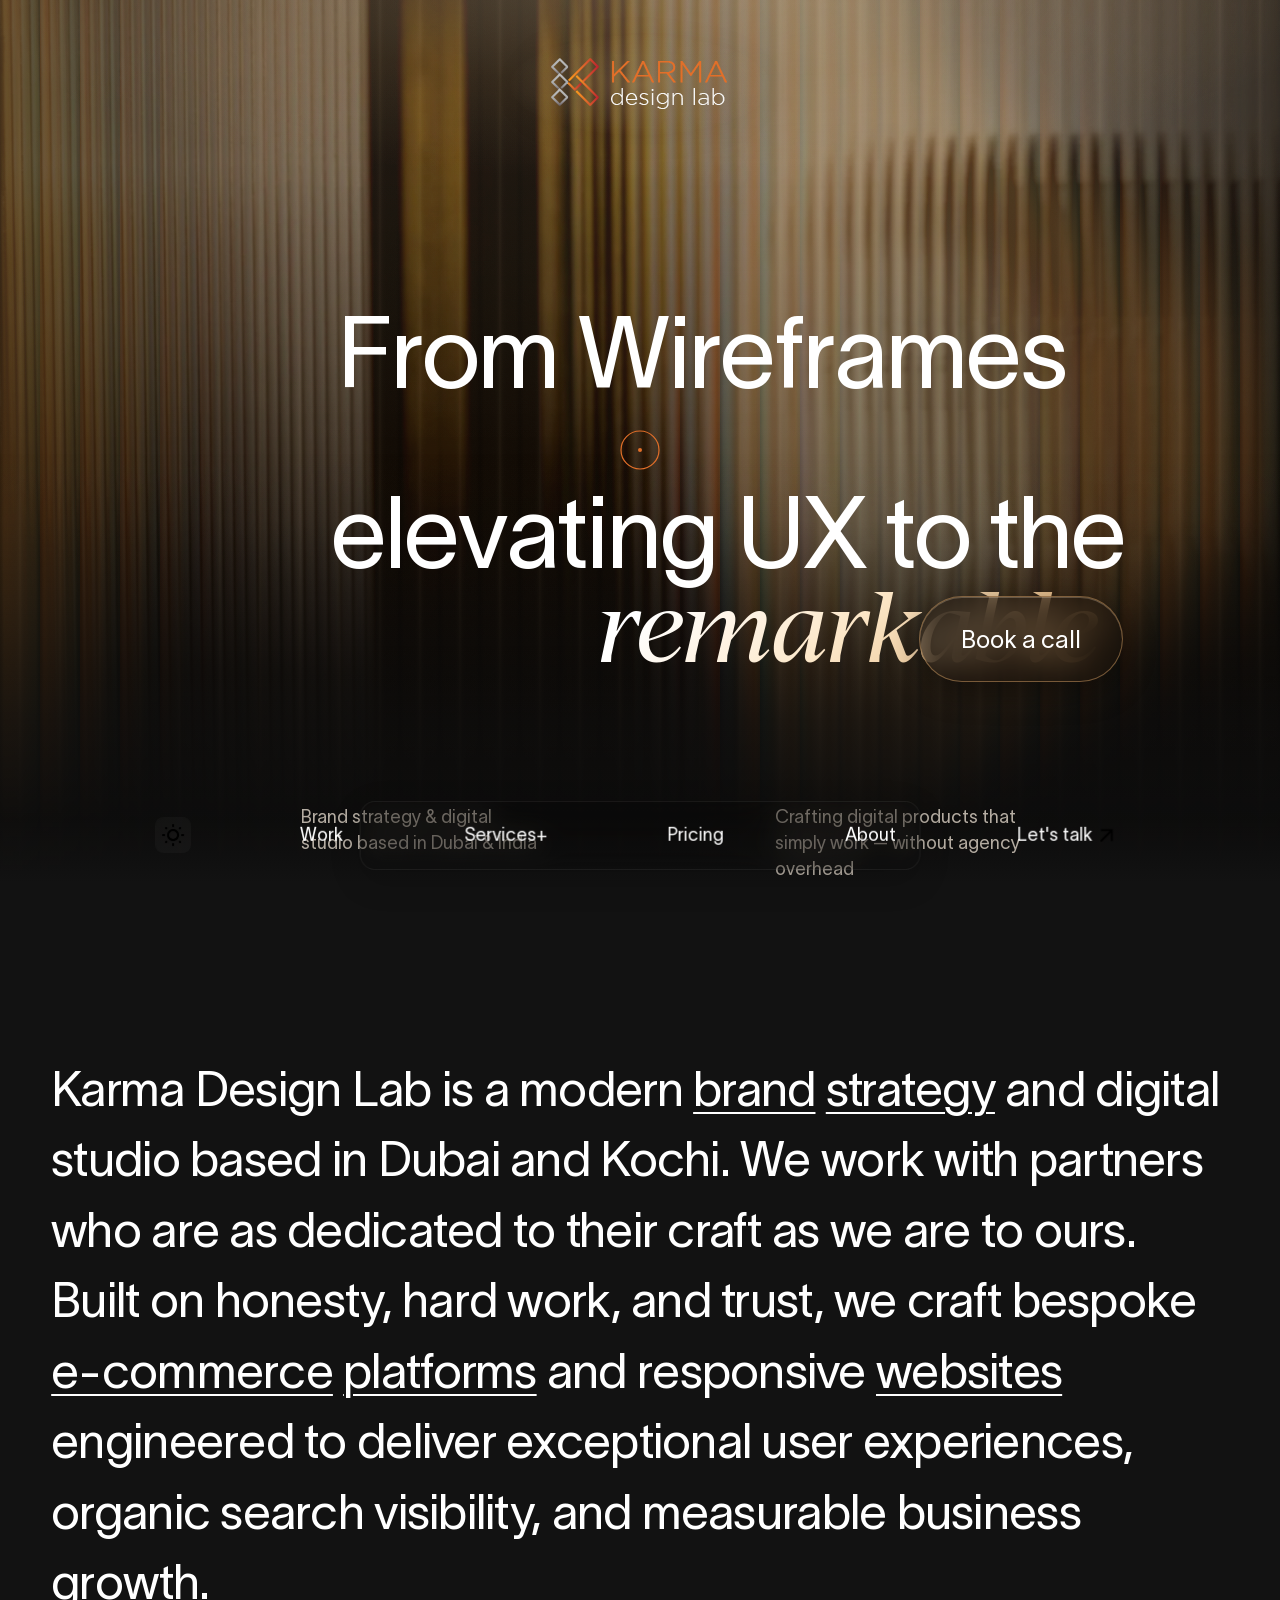
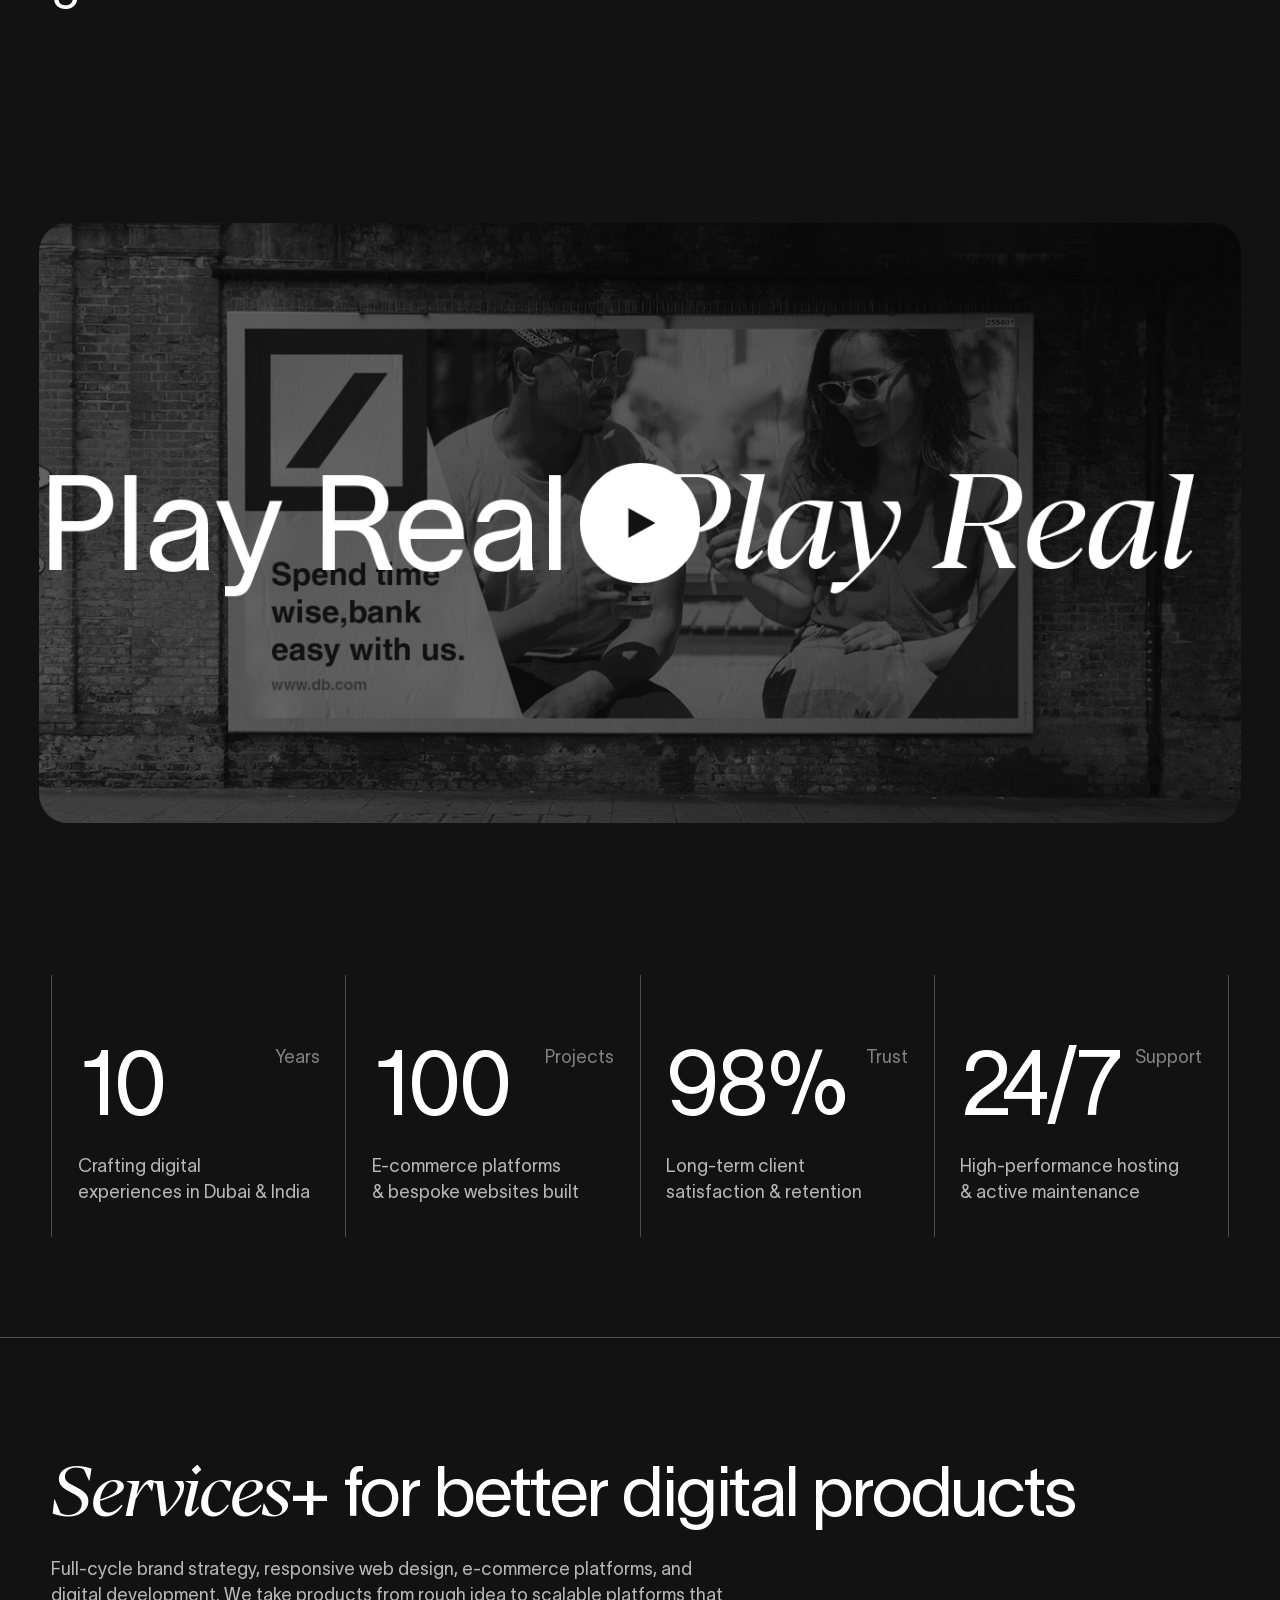
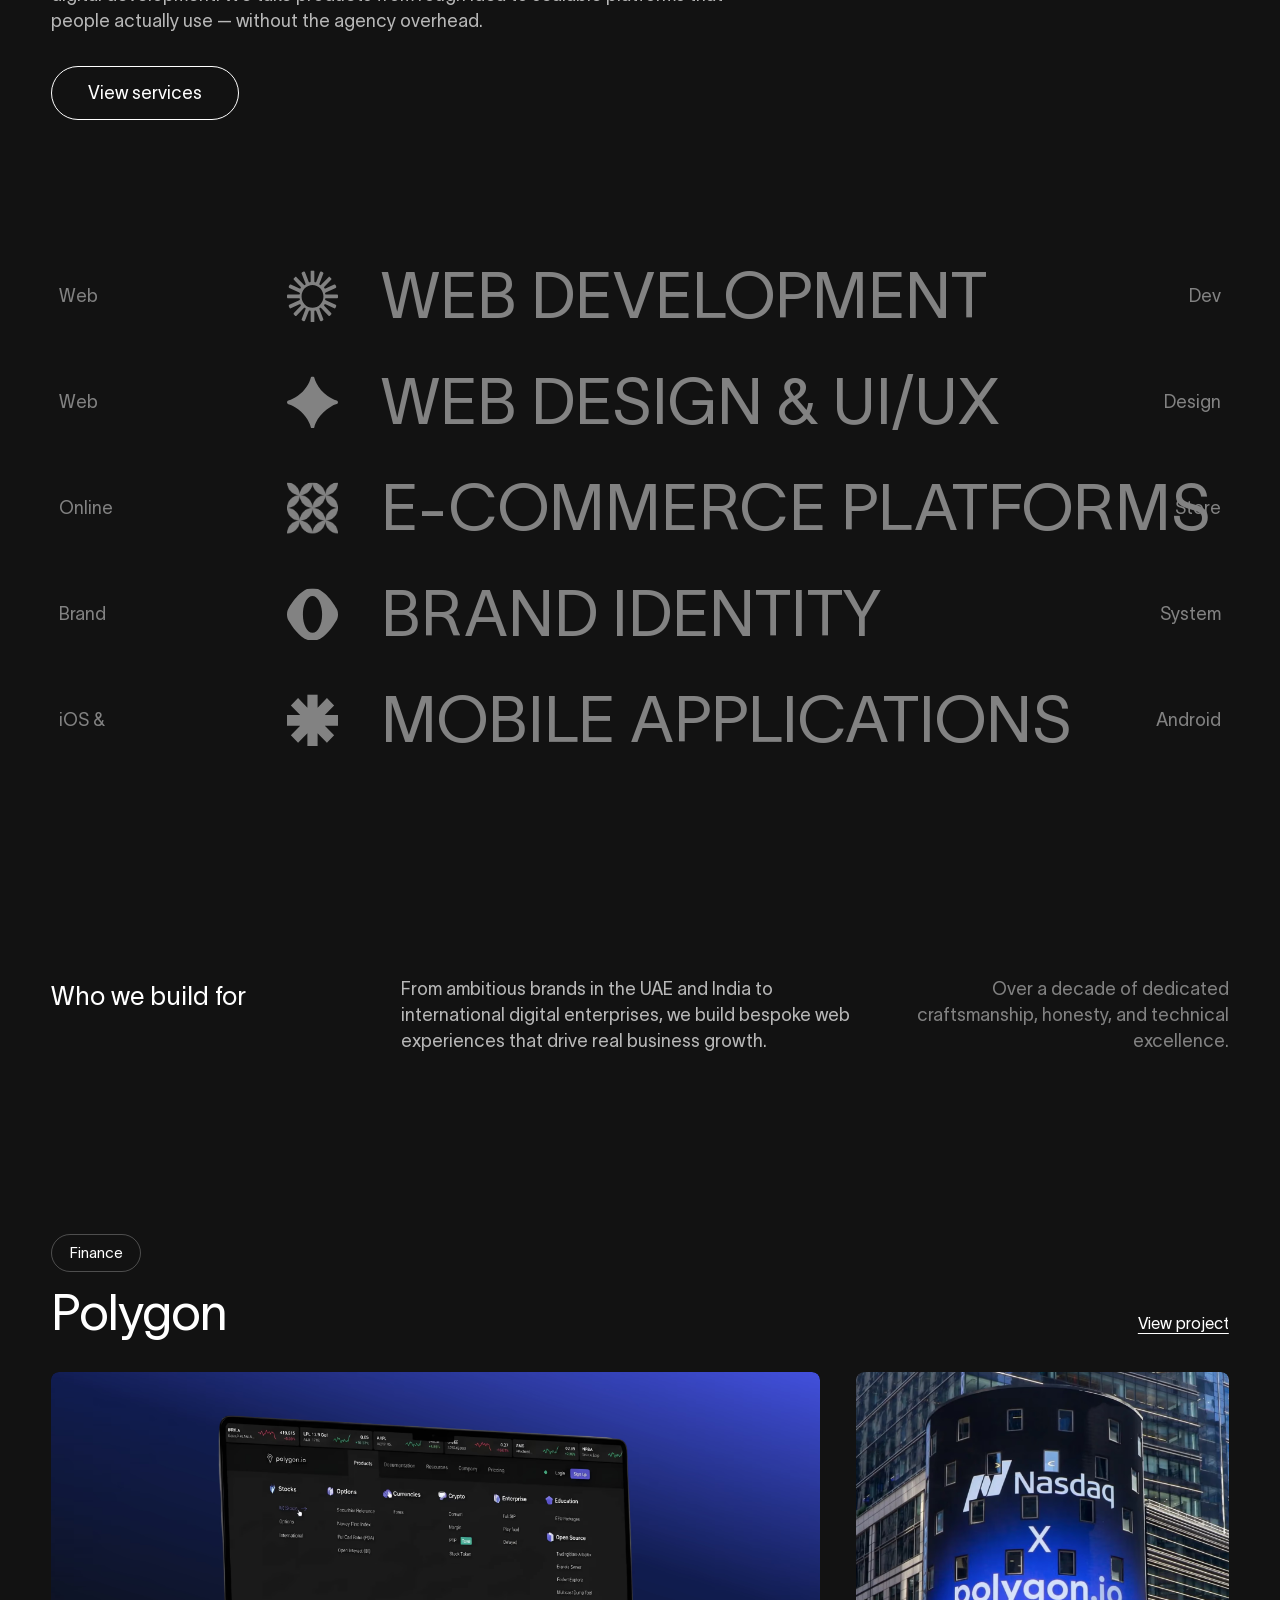
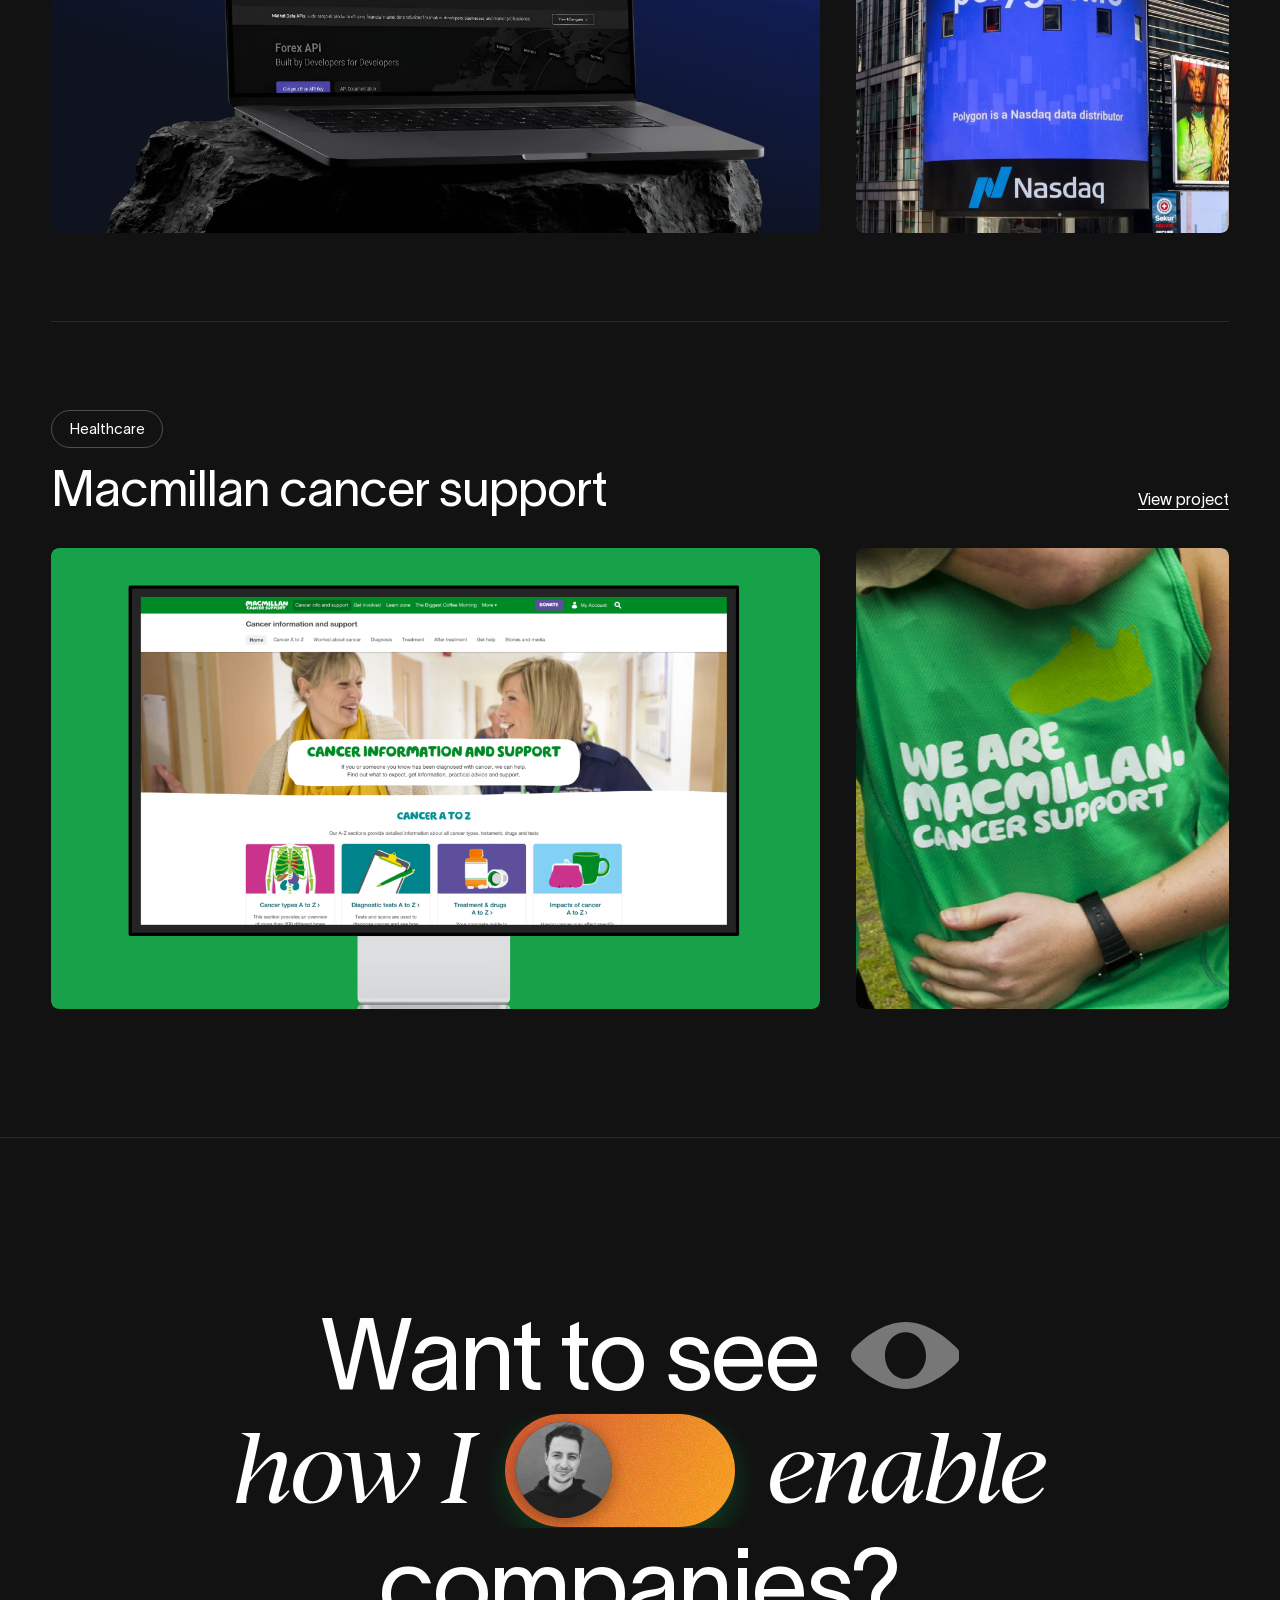
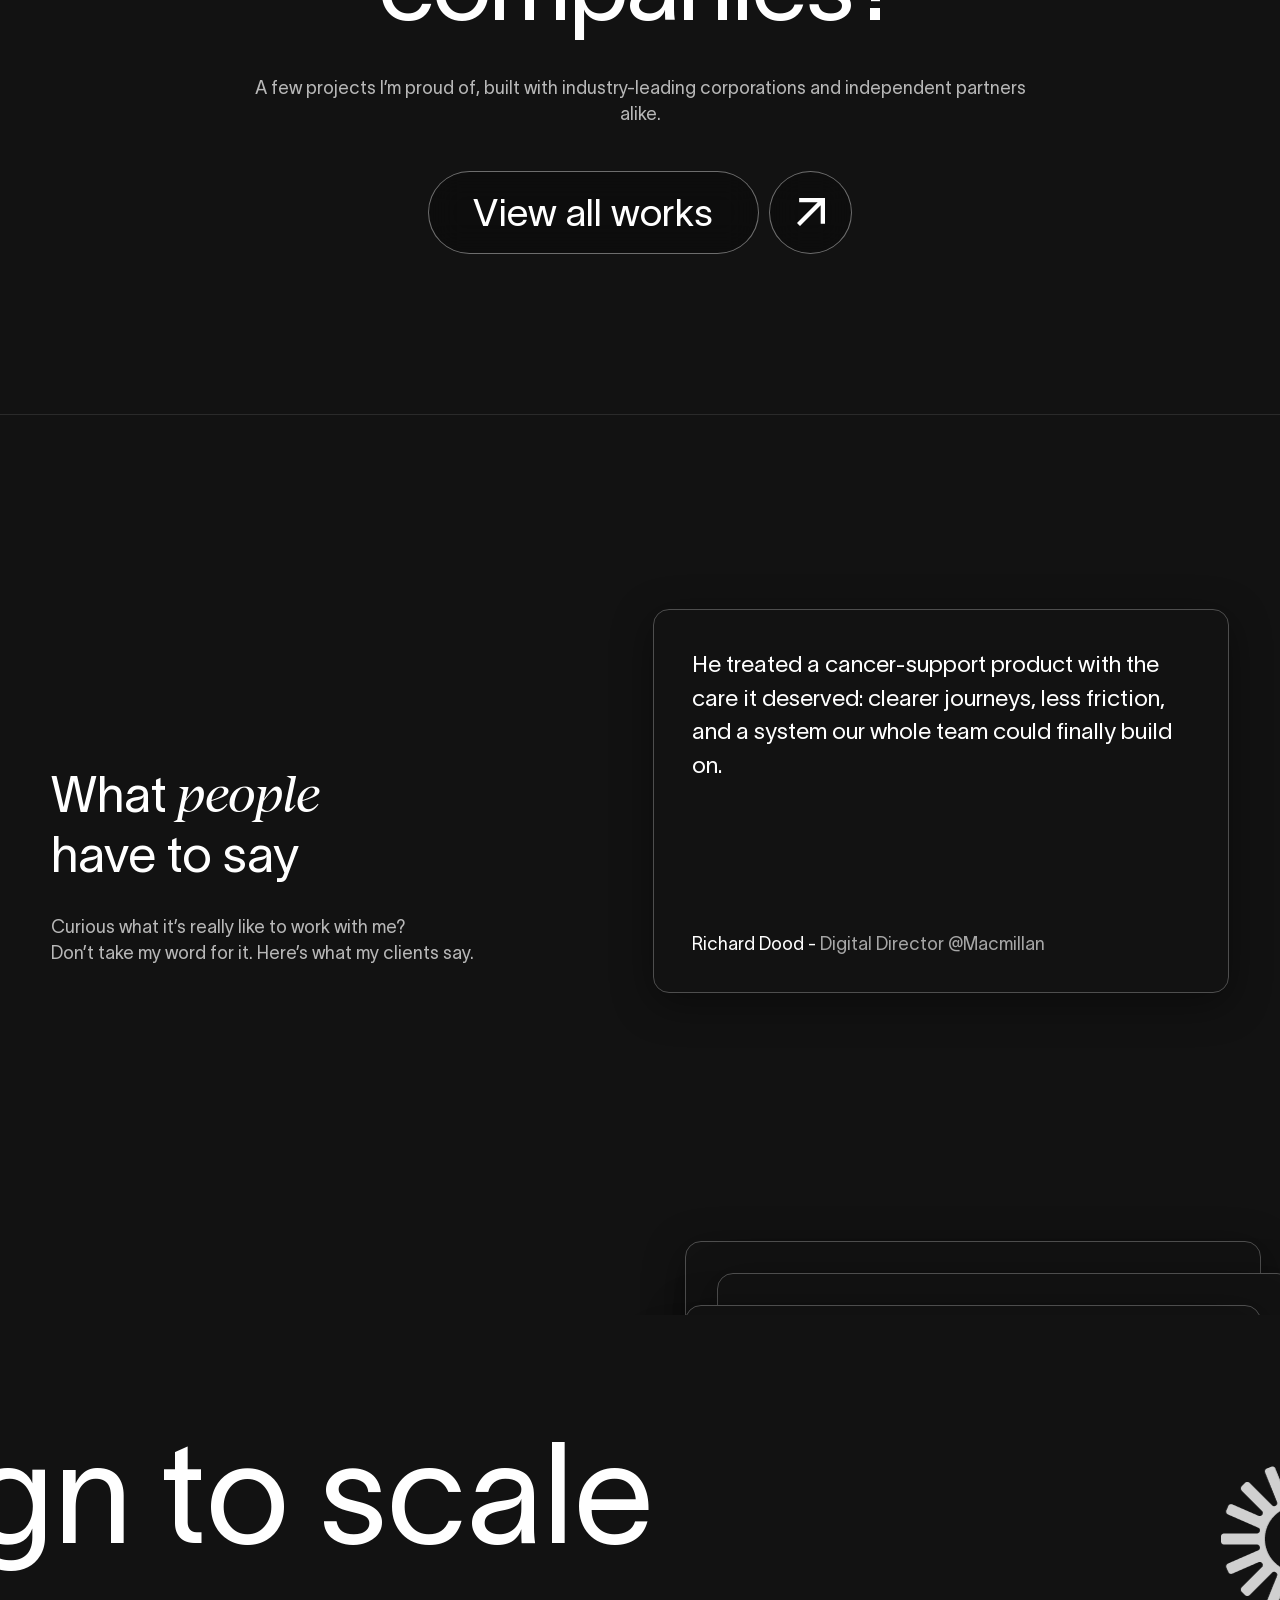
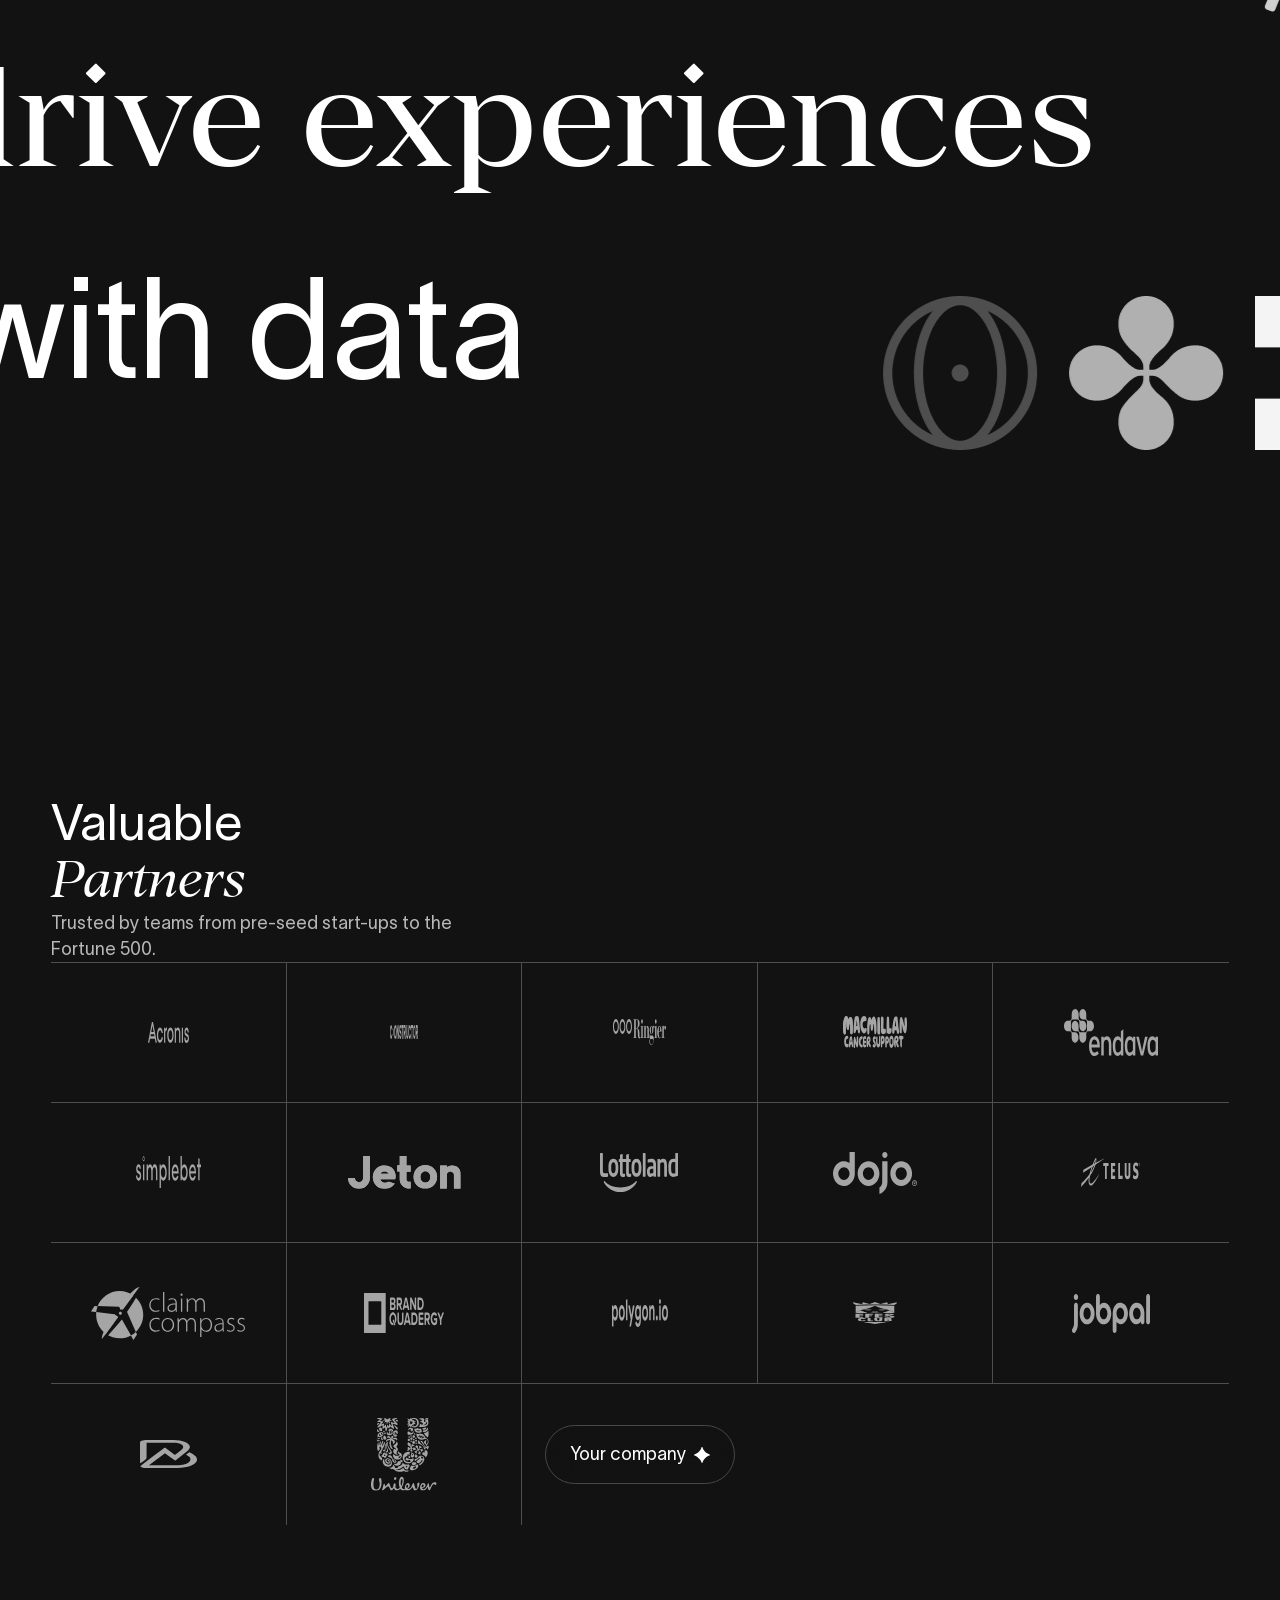
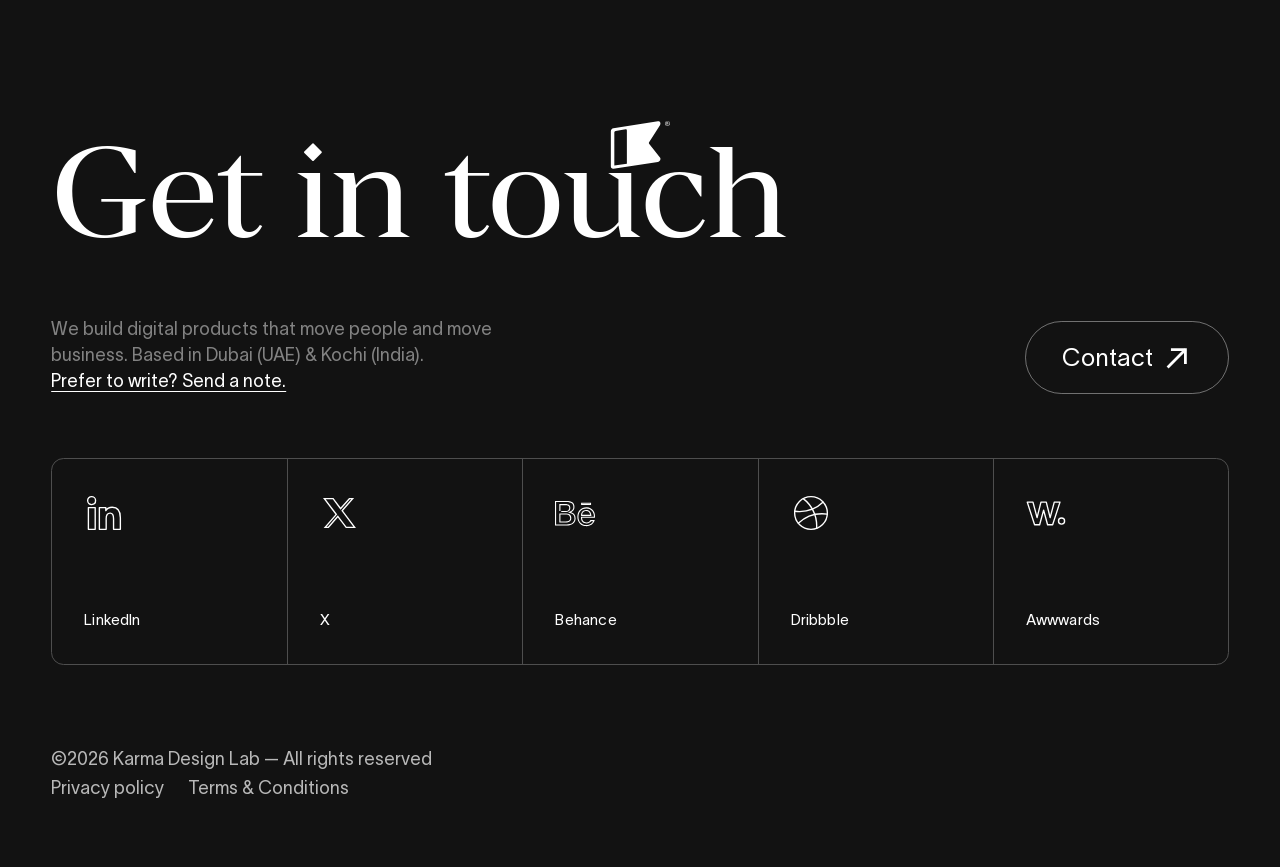
==== index.html @ c297ed10 "design" ====
<!DOCTYPE html>
<html lang="en" data-theme="dark">

<head>
  <meta charset="UTF-8">
  <meta name="viewport" content="width=device-width, initial-scale=1, viewport-fit=cover">
  <title>Karma Design Lab — Brand Strategy &amp; Digital Studio | Dubai &amp; India</title>
  <meta name="description"
    content="Karma Design Lab is a modern brand strategy and digital studio based in Dubai and Kochi. We craft elegant, SEO-friendly websites, high-performing e-commerce platforms, and distinctive brand identities.">
  <link rel="preload" href="TWKLausanne-300.woff2" as="font" type="font/woff2" crossorigin>
  <link rel="preload" href="Manier-Regular.woff2" as="font" type="font/woff2" crossorigin>
  <link rel="preload" href="Manier-Italic.woff2" as="font" type="font/woff2" crossorigin>
  <link rel="stylesheet" href="style.css">
  <script>try { if (localStorage.getItem('kdl-theme') === 'light') document.documentElement.dataset.theme = 'light'; } catch (e) { }</script>
</head>

<body>

  <!-- ── 6-PANEL PAGE TRANSITION ── -->
  <div class="pt-overlay" aria-hidden="true">
    <div class="pt-panel"></div>
    <div class="pt-panel"></div>
    <div class="pt-panel"></div>
    <div class="pt-panel"></div>
    <div class="pt-panel"></div>
    <div class="pt-panel"></div>
  </div>

  <!-- ── PRELOADER ── -->
  <div class="preloader" id="preloader" aria-hidden="true">
    <div class="preloader__stage">
      <div class="preloader__counter-cell">
        <span class="preloader__pct">[<span id="preNum">0</span>%]</span>
      </div>
      <div class="preloader__logo-cell">
        <div class="preloader__rise">
          <span class="preloader__logo-svg" aria-hidden="true">KARMA</span>
        </div>
      </div>
      <div class="preloader__name">
        <div class="preloader__name-line">
          <span class="preloader__char-mask"><span class="preloader__char-rise">K</span></span><span
            class="preloader__char-mask"><span class="preloader__char-rise">A</span></span><span
            class="preloader__char-mask"><span class="preloader__char-rise">R</span></span><span
            class="preloader__char-mask"><span class="preloader__char-rise">M</span></span><span
            class="preloader__char-mask"><span class="preloader__char-rise">A</span></span>
        </div>
      </div>
    </div>
  </div>

  <!-- ── CURSOR ── -->
  <div class="cursor" id="cursor" aria-hidden="true">
    <div class="cursor__scaler">
      <div class="cursor__disc">
        <svg class="cursor__ring-svg" viewBox="0 0 40 40" fill="none" xmlns="http://www.w3.org/2000/svg">
          <circle cx="20" cy="20" r="19" stroke="#e26f29" stroke-width="1.2" />
        </svg>
      </div>
      <span class="cursor__cross"></span>
      <span class="cursor__label">View case</span>
    </div>
  </div>

  <!-- ── BOTTOM NAVIGATION (Spreads wide on Hero, morphs to pill on scroll) ── -->
  <nav class="scroll-nav" id="scrollNav">
    <div class="scroll-nav__pill" aria-hidden="true"></div>
    <div class="scroll-nav__icon-group" data-morph="true">
      <button class="scroll-nav__theme-btn" id="themeBtn" aria-label="Switch theme" type="button">
        <span class="scroll-nav__theme-icons" aria-hidden="true">
          <img class="ico-sun" src="assets/icon-sun.svg" alt="Switch to light theme">
          <img class="ico-moon" src="assets/icon-moon.svg" alt="Switch to dark theme">
        </span>
      </button>
    </div>
    <a class="scroll-nav__item scroll-nav__home-item" data-morph="true" href="#work">Work</a>
    <a class="scroll-nav__item" data-morph="true" href="services.html">Services+</a>
    <a class="scroll-nav__item" data-morph="true" href="#pricing">Pricing</a>
    <a class="scroll-nav__item" data-morph="true" href="#about">About</a>
    <a class="scroll-nav__item scroll-nav__talk" data-morph="true" href="#contact">
      Let&apos;s talk
      <img src="assets/icon-arrow-outward.svg" alt="" aria-hidden="true">
    </a>
  </nav>

  <!-- ── MOBILE BAR ── -->
  <div class="scroll-nav__m-bar" id="mBar">
    <button class="scroll-nav__m-theme-btn" id="mThemeBtn" aria-label="Toggle theme" type="button">
      <span class="scroll-nav__theme-icons" aria-hidden="true">
        <img class="ico-sun" src="assets/icon-sun.svg" alt="Theme">
        <img class="ico-moon" src="assets/icon-moon.svg" alt="Theme">
      </span>
    </button>
    <button class="scroll-nav__m-bar-main" id="mBarBtn" aria-expanded="false" aria-label="Home, open menu"
      type="button">
      <span class="scroll-nav__m-label" id="mLabel">Home</span>
      <span class="scroll-nav__m-burger" aria-hidden="true"><i></i><i></i></span>
    </button>
  </div>

  <!-- ── MOBILE OVERLAY ── -->
  <div class="scroll-nav__m-overlay" id="mOverlay" aria-hidden="true">
    <div class="scroll-nav__m-panel">
      <div class="scroll-nav__m-logo">
        <img src="assets/karma-logo.png" alt="Karma Design Lab">
      </div>
      <div class="scroll-nav__m-menu">
        <a class="scroll-nav__m-item scroll-nav__m-item--active" href="#home">Home</a>
        <a class="scroll-nav__m-item" href="#work">Work</a>
        <a class="scroll-nav__m-item" href="services.html">Services+</a>
        <a class="scroll-nav__m-item" href="#pricing">Pricing</a>
        <a class="scroll-nav__m-item" href="#about">About</a>
        <a class="scroll-nav__m-item scroll-nav__m-talk" href="#contact">Let&apos;s talk <img
            src="assets/icon-arrow-outward.svg" alt="" style="width:14px;height:14px;display:inline-block"></a>
      </div>
    </div>
  </div>

  <main>

    <!-- ══════════════════════════════════════════════════════
     HERO
══════════════════════════════════════════════════════ -->
    <section class="hero" id="home">
      <h1 class="sr-only">From Wireframes to Wow’s — elevating UX to the remarkable</h1>

      <!-- Architectural fluted glass & bronze hero background banner (hreobg.avif) -->
      <div class="hero__bg-wrap" aria-hidden="true">
        <picture>
          <source srcset="assets/hreobg.avif" type="image/avif">
          <img class="hero__bg-img" src="assets/hreobg.avif" alt="Architectural fluted glass & bronze interior" fetchpriority="high">
        </picture>
        <div class="hero__bg-vignette"></div>
      </div>

      <!-- Top ambient light glow -->
      <div class="hero__top-light" aria-hidden="true"></div>

      <canvas class="hero__shader" id="heroCanvas" aria-hidden="true"></canvas>
      <div class="hero__bottom-fade" aria-hidden="true"></div>
      <div class="hero__bottom-highlight" aria-hidden="true"></div>

      <!-- Center logo mark (Origami ribbon badge) -->
      <a href="#home" aria-label="Home" class="hero__logo-link">
        <span class="hero__logo" role="img" aria-label="Karma Logo">
          <img src="assets/logo.png" alt="Karma Design Lab Logo" aria-hidden="true">
        </span>
      </a>

      <!-- Floating text lines — exact typography & layout -->
      <div class="hero__banner" aria-hidden="true">
        <p class="hero__line-sans" data-split style="--l:26.30%;--t:18.5625rem">From Wireframes</p>
        <p class="hero__line-display" data-split style="--l:53.07%;--t:24.1875rem">to Wow’s</p>
        <p class="hero__line-sans" data-split style="--l:25.83%;--t:29.8125rem">elevating UX to the</p>
        <p class="hero__line-display" data-scramble style="--l:46.61%;--t:35.4375rem">remarkable</p>
      </div>

      <!-- CTA pill button -->
      <a class="hero__cta" data-cta href="#contact">
        <span class="hero__cta-inner">Book a call</span>
      </a>

      <!-- Taglines -->
      <p class="hero__tagline hero__tagline--left" data-subsplit>Brand strategy &amp; digital studio based in Dubai &amp; India</p>
      <p class="hero__tagline hero__tagline--right" data-subsplit>Crafting digital products that simply work — without agency overhead</p>
    </section>

    <!-- ══════════════════════════════════════════════════════
     ABOUT — word by word lighting
══════════════════════════════════════════════════════ -->
    <section class="about" id="about">
      <div class="about__inner">
        <div class="about__text-block">
          <p class="about__flow" id="aboutFlow">
            <span class="about__w" data-w>Karma</span> <span class="about__w" data-w>Design</span> <span class="about__w" data-w>Lab</span>
            <span class="about__w" data-w>is</span> <span class="about__w" data-w>a</span> <span class="about__w" data-w>modern</span>
            <span class="about__w" data-w><u>brand</u></span> <span class="about__w" data-w><u>strategy</u></span> <span class="about__w" data-w>and</span>
            <span class="about__w" data-w>digital</span> <span class="about__w" data-w>studio</span> <span class="about__w" data-w>based</span>
            <span class="about__w" data-w>in</span> <span class="about__w" data-w>Dubai</span> <span class="about__w" data-w>and</span>
            <span class="about__w" data-w>Kochi.</span> <span class="about__w" data-w>We</span> <span class="about__w" data-w>work</span>
            <span class="about__w" data-w>with</span> <span class="about__w" data-w>partners</span> <span class="about__w" data-w>who</span>
            <span class="about__w" data-w>are</span> <span class="about__w" data-w>as</span> <span class="about__w" data-w>dedicated</span>
            <span class="about__w" data-w>to</span> <span class="about__w" data-w>their</span> <span class="about__w" data-w>craft</span>
            <span class="about__w" data-w>as</span> <span class="about__w" data-w>we</span> <span class="about__w" data-w>are</span>
            <span class="about__w" data-w>to</span> <span class="about__w" data-w>ours.</span> <span class="about__w" data-w>Built</span>
            <span class="about__w" data-w>on</span> <span class="about__w" data-w>honesty,</span> <span class="about__w" data-w>hard</span>
            <span class="about__w" data-w>work,</span> <span class="about__w" data-w>and</span> <span class="about__w" data-w>trust,</span>
            <span class="about__w" data-w>we</span> <span class="about__w" data-w>craft</span> <span class="about__w" data-w>bespoke</span>
            <span class="about__w" data-w><u>e-commerce</u></span> <span class="about__w" data-w><u>platforms</u></span> <span class="about__w" data-w>and</span>
            <span class="about__w" data-w>responsive</span> <span class="about__w" data-w><u>websites</u></span> <span class="about__w" data-w>engineered</span>
            <span class="about__w" data-w>to</span> <span class="about__w" data-w>deliver</span> <span class="about__w" data-w>exceptional</span>
            <span class="about__w" data-w>user</span> <span class="about__w" data-w>experiences,</span> <span class="about__w" data-w>organic</span>
            <span class="about__w" data-w>search</span> <span class="about__w" data-w>visibility,</span> <span class="about__w" data-w>and</span>
            <span class="about__w" data-w>measurable</span> <span class="about__w" data-w>business</span> <span class="about__w" data-w>growth.</span>
          </p>
        </div>
      </div>
    </section>

    <!-- ══════════════════════════════════════════════════════
     PLAY REAL — video reel with marquee title
══════════════════════════════════════════════════════ -->
    <section class="real">
      <div class="real__stage" id="realStage">
        <video class="real__video" id="realVideo" poster="assets/real-billboard.jpg" preload="metadata" playsinline loop
          muted>
          <source src="https://pub-c7582c931cdf4f86acceec21c154f4ce.r2.dev/real-reel.webm.webm" type="video/webm">
        </video>
        <div class="real__overlay"></div>
        <div class="real__header">
          <div class="real__marquee" aria-hidden="true">
            <div class="real__track">
              <div class="real__group">
                <span class="real__title-sans">Play Real</span>
                <span class="real__title-display">Play Real</span>
                <span class="real__title-sans">Play Real</span>
                <span class="real__title-display">Play Real</span>
              </div>
              <div class="real__group" aria-hidden="true">
                <span class="real__title-sans">Play Real</span>
                <span class="real__title-display">Play Real</span>
                <span class="real__title-sans">Play Real</span>
                <span class="real__title-display">Play Real</span>
              </div>
            </div>
          </div>
          <button class="real__play-btn" aria-label="Play showreel" id="realPlayBtn" type="button">
            <svg width="18" height="20" viewBox="0 0 18 20" fill="currentColor">
              <path d="M0 0L18 10L0 20V0Z" />
            </svg>
          </button>
        </div>
      </div>
    </section>

    <!-- ══════════════════════════════════════════════════════
     METRICS
══════════════════════════════════════════════════════ -->
    <section class="metrics" id="metrics">
      <div class="metrics__grid">
        <div class="metrics__card">
          <div class="metrics__value-wrap">
            <p class="metrics__value"><span class="metrics__slide" data-count="10">10+</span></p>
            <p class="metrics__value-label"><span class="metrics__slide">Years</span></p>
          </div>
          <p class="metrics__desc">Crafting digital<br>experiences in Dubai &amp; India</p>
        </div>
        <div class="metrics__card">
          <div class="metrics__value-wrap">
            <p class="metrics__value"><span class="metrics__slide" data-count="100">100+</span></p>
            <p class="metrics__value-label"><span class="metrics__slide">Projects</span></p>
          </div>
          <p class="metrics__desc">E-commerce platforms<br>&amp; bespoke websites built</p>
        </div>
        <div class="metrics__card">
          <div class="metrics__value-wrap">
            <p class="metrics__value"><span class="metrics__slide">98%</span></p>
            <p class="metrics__value-label"><span class="metrics__slide">Trust</span></p>
          </div>
          <p class="metrics__desc">Long-term client<br>satisfaction &amp; retention</p>
        </div>
        <div class="metrics__card">
          <div class="metrics__value-wrap">
            <p class="metrics__value"><span class="metrics__slide">24/7</span></p>
            <p class="metrics__value-label"><span class="metrics__slide">Support</span></p>
          </div>
          <p class="metrics__desc">High-performance hosting<br>&amp; active maintenance</p>
        </div>
      </div>
    </section>

    <!-- ══════════════════════════════════════════════════════
     SERVICES — roll-text hover (exact kstoimenov structure)
══════════════════════════════════════════════════════ -->
    <section class="services" id="services">
      <div class="services__grid">
        <div class="services__header">
          <h2 class="services__header-title"><em>Services</em>+ for better digital products</h2>
          <p class="services__header-desc">Full-cycle brand strategy, responsive web design, e-commerce platforms, and digital development. We take products from rough idea to scalable platforms that people actually use — without the agency overhead.</p>
          <a class="services__header-btn" href="services.html">View services</a>
        </div>
        <div class="services__list">

          <a class="services__row" href="services.html#web-development">
            <span class="services__row-icon"
              style="mask-image:url(assets/svc-product-design.svg);-webkit-mask-image:url(assets/svc-product-design.svg)"
              aria-hidden="true"></span>
            <p class="services__row-title">
              <span class="services__roll-inner">Web development<span class="services__roll-dup"
                  aria-hidden="true">Web development</span></span>
            </p>
            <div class="services__indicator"><span>Web</span><span>Dev</span></div>
          </a>

          <a class="services__row" href="services.html#web-design">
            <span class="services__row-icon"
              style="mask-image:url(assets/svc-web-design.svg);-webkit-mask-image:url(assets/svc-web-design.svg)"
              aria-hidden="true"></span>
            <p class="services__row-title">
              <span class="services__roll-inner">Web design &amp; UI/UX<span class="services__roll-dup" aria-hidden="true">Web
                  design &amp; UI/UX</span></span>
            </p>
            <div class="services__indicator"><span>Web</span><span>Design</span></div>
          </a>

          <a class="services__row" href="services.html#ecommerce">
            <span class="services__row-icon"
              style="mask-image:url(assets/svc-digital-strategy.png);-webkit-mask-image:url(assets/svc-digital-strategy.png)"
              aria-hidden="true"></span>
            <p class="services__row-title">
              <span class="services__roll-inner">E-commerce platforms<span class="services__roll-dup"
                  aria-hidden="true">E-commerce platforms</span></span>
            </p>
            <div class="services__indicator"><span>Online</span><span>Store</span></div>
          </a>

          <a class="services__row" href="services.html#brand-identity">
            <span class="services__row-icon"
              style="mask-image:url(assets/svc-brand-identity.svg);-webkit-mask-image:url(assets/svc-brand-identity.svg)"
              aria-hidden="true"></span>
            <p class="services__row-title">
              <span class="services__roll-inner">Brand identity<span class="services__roll-dup" aria-hidden="true">Brand
                  identity</span></span>
            </p>
            <div class="services__indicator"><span>Brand</span><span>System</span></div>
          </a>

          <a class="services__row" href="services.html#mobile-applications">
            <span class="services__row-icon"
              style="mask-image:url(assets/services/glyph-mobile.svg);-webkit-mask-image:url(assets/services/glyph-mobile.svg)"
              aria-hidden="true"></span>
            <p class="services__row-title">
              <span class="services__roll-inner">Mobile applications<span class="services__roll-dup"
                  aria-hidden="true">Mobile applications</span></span>
            </p>
            <div class="services__indicator"><span>iOS &amp;</span><span>Android</span></div>
          </a>

        </div>

        <!-- ── WHO WE BUILD FOR ── -->
        <div class="services__clients">
          <p class="services__clients-header">Who we build for</p>
          <p class="services__clients-desc">From ambitious brands in the UAE and India to international digital enterprises, we build bespoke web experiences that drive real business growth.</p>
          <p class="services__clients-sub">Over a decade of dedicated craftsmanship, honesty, and technical excellence.</p>
        </div>
      </div>
    </section>

    <!-- ══════════════════════════════════════════════════════
     WORKS — exact Polygon & Macmillan project cards
══════════════════════════════════════════════════════ -->
    <section class="works" id="work">
      <div class="works__grid">

        <!-- Project 1: Polygon -->
        <div class="works__project">
          <div class="works__project-top">
            <div class="works__project-info">
              <span class="works__tag">Finance</span>
              <h2 class="works__title">Polygon</h2>
            </div>
            <a class="works__view-link" href="#polygon">View project</a>
          </div>
          <div class="works__row-media">
            <a class="works__media-card works__media-card--main" href="#polygon" data-cursor-case
              aria-label="Polygon — view case study">
              <div class="works__media-inner" style="background:#0e131f">
                <img src="assets/polygon-main.webp" alt="Polygon Forex API platform on laptop" loading="lazy">
              </div>
            </a>
            <a class="works__media-card works__media-card--side" href="#polygon" aria-hidden="true" tabindex="-1">
              <div class="works__media-inner" style="background:#1a1a1a">
                <img src="assets/polygon-side.webp" alt="Nasdaq X Polygon tower billboard" loading="lazy">
              </div>
            </a>
          </div>
        </div>

        <!-- Divider Line -->
        <div class="works__divider" aria-hidden="true"></div>

        <!-- Project 2: Macmillan cancer support -->
        <div class="works__project">
          <div class="works__project-top">
            <div class="works__project-info">
              <span class="works__tag">Healthcare</span>
              <h2 class="works__title">Macmillan cancer support</h2>
            </div>
            <a class="works__view-link" href="#macmillan">View project</a>
          </div>
          <div class="works__row-media">
            <a class="works__media-card works__media-card--main" href="#macmillan" data-cursor-case
              aria-label="Macmillan cancer support — view case study">
              <div class="works__media-inner" style="background:#0a4a1b">
                <img src="assets/macmillan-main.webp" alt="Macmillan cancer information and support website"
                  loading="lazy">
              </div>
            </a>
            <a class="works__media-card works__media-card--side" href="#macmillan" aria-hidden="true" tabindex="-1">
              <div class="works__media-inner" style="background:#1b3d22">
                <img src="assets/macmillan-side.webp" alt="We Are Macmillan Cancer Support apparel" loading="lazy">
              </div>
            </a>
          </div>
        </div>

      </div>
    </section>

    <!-- ══════════════════════════════════════════════════════
     WORKS CTA — "Want to see how I enable companies?"
══════════════════════════════════════════════════════ -->
    <section class="works-cta" id="cta">
      <div class="works-cta__line-mask">
        <div class="works-cta__line-inner">
          <span class="works-cta__sans">Want to see</span>
          <img class="works-cta__eye" id="ctaEye" src="assets/cta-eye.svg" alt="" aria-hidden="true" />
        </div>
      </div>
      <div class="works-cta__line-mask">
        <div class="works-cta__line-inner" style="transition-delay:0.12s">
          <span class="works-cta__serif">how I</span>
          <button class="works-cta__toggle" id="ctaToggle" type="button" aria-label="Toggle enable companies">
            <span class="works-cta__plus" aria-hidden="true">+</span>
            <span class="works-cta__knob" id="ctaKnob">
              <img src="assets/cta-portrait.png" alt="Founder Portrait" loading="lazy" />
            </span>
          </button>
          <span class="works-cta__serif">enable</span>
        </div>
      </div>
      <div class="works-cta__line-mask">
        <div class="works-cta__line-inner" style="transition-delay:0.24s">
          <span class="works-cta__sans">companies?</span>
        </div>
      </div>
      <div class="works-cta__desc-mask">
        <p class="works-cta__desc">A few projects I’m proud of, built with industry-leading corporations and independent
          partners alike.</p>
      </div>
      <div class="works-cta__button-group">
        <a class="works-cta__view-works" href="#work">View all works</a>
        <a class="works-cta__arrow-btn" href="#work" aria-label="View all works">
          <img src="assets/cta-arrow.svg" alt="" aria-hidden="true" />
        </a>
      </div>
    </section>

    <!-- ══════════════════════════════════════════════════════
     TESTIMONIALS (Stacked Deck)
══════════════════════════════════════════════════════ -->
    <section class="testimonials" id="testimonials">
      <div class="testimonials__inner">
        <div class="testimonials__left">
          <p class="testimonials__heading">What <em>people</em><br>have to say</p>
          <p class="testimonials__leftDesc">Curious what it’s really like to work with me?<br>Don’t take my word for it.
            Here’s what my clients say.</p>
        </div>
        <div class="testimonials__deck" id="testimonialsDeck">
          <div data-tcard="true" class="testimonials__card">
            <p class="testimonials__quote">He treated a cancer-support product with the care it deserved: clearer
              journeys, less friction, and a system our whole team could finally build on.</p>
            <p class="testimonials__author"><strong>Richard Dood </strong>- <span
                class="testimonials__authorRole">Digital Director @Macmillan</span></p>
          </div>
          <div data-tcard="true" class="testimonials__card">
            <p class="testimonials__quote">He turned a developer-first product into something anyone could navigate.
              Sharp, fast, and grounded in how our users actually work.</p>
            <p class="testimonials__author"><strong>Peter Stacho </strong>- <span class="testimonials__authorRole">COO
                @Polygon.io</span></p>
          </div>
          <div data-tcard="true" class="testimonials__card">
            <p class="testimonials__quote">Krasi moves at the pace of the idea, not the org chart. He prototyped,
              tested, and refined faster than our roadmap could keep up.</p>
            <p class="testimonials__author"><strong>Amori Langstaff </strong>- <span
                class="testimonials__authorRole">Product Innovation @WP Engine</span></p>
          </div>
          <div data-tcard="true" class="testimonials__card">
            <p class="testimonials__quote">We handed Krasi a rough idea and got back a fundable product. Fast,
              opinionated, and genuinely invested in whether we won.</p>
            <p class="testimonials__author"><strong>Carlos Strazzer </strong>- <span
                class="testimonials__authorRole">CEO @Ventures Lab</span></p>
          </div>
          <div data-tcard="true" class="testimonials__card">
            <p class="testimonials__quote">Nothing is beyond possibility when working with Krasi. He’s able to rise to
              any challenge by bringing a deep curiosity, investment and expertise to every project. Not only is he
              reliable but he’s great to work with. He’s genuinely dedicated to his craft.</p>
            <p class="testimonials__author"><strong>Gaidar Magdanurov </strong>- <span
                class="testimonials__authorRole">COO @Acronis</span></p>
          </div>
        </div>
      </div>
    </section>

    <!-- ══════════════════════════════════════════════════════
     QUOTE (Parallax Drift)
══════════════════════════════════════════════════════ -->
    <section class="quote" id="quote">
      <div class="quote__content" id="quoteContent">
        <p data-drift="200" data-mdrift="200" class="quote__line" style="left:9.25rem;top:0rem">Design to scale</p>
        <p data-drift="-240" data-mdrift="-240" class="quote__line quote__lineSerif"
          style="left:16.625rem;top:13.5938rem">drive experiences</p>
        <p data-drift="170" data-mdrift="170" class="quote__line" style="left:25.5rem;top:27.1875rem">with data</p>
        <p data-drift="-240" data-mdrift="-240" class="quote__amp" style="left:11.625rem;top:22.5rem">&amp;</p>

        <img data-qglyph="0" data-drift="200" data-mdrift="-240" class="quote__icon"
          style="left:116.4375rem;top:2.875rem" src="assets/quote-star.svg" alt="" />
        <img data-qglyph="1" data-drift="-240" data-mdrift="200" class="quote__icon"
          style="left:0rem;top:18.8125rem;height:5.1875rem" src="assets/quote-half.svg" alt="" />
        <img data-qglyph="2" data-drift="200" data-mdrift="200" class="quote__icon"
          style="left:104.8125rem;top:2.9375rem;height:9.5625rem" src="assets/quote-icon-1.png" alt="" />
        <img data-qglyph="3" data-drift="170" data-mdrift="170" class="quote__icon"
          style="left:83.1875rem;top:30.0625rem" src="assets/quote-icon-2.png" alt="" />
        <img data-qglyph="4" data-drift="170" data-mdrift="170" class="quote__icon"
          style="left:94.8125rem;top:30.0625rem" src="assets/quote-icon-3.png" alt="" />
        <img data-qglyph="5" data-drift="170" data-mdrift="170" class="quote__icon"
          style="left:106.4375rem;top:30.0625rem" src="assets/quote-icon-4.png" alt="" />
        <img data-qglyph="6" data-drift="170" data-mdrift="170" class="quote__icon"
          style="left:118.0625rem;top:30.0625rem" src="assets/quote-icon-5.png" alt="" />
        <img data-qglyph="7" data-drift="170" data-mdrift="170" class="quote__icon"
          style="left:13.875rem;top:30.0625rem" src="assets/quote-icon-6.png" alt="" />
        <img data-qglyph="8" data-drift="170" data-mdrift="200" class="quote__icon" style="left:2.25rem;top:30.0625rem"
          src="assets/quote-hourglass.svg" alt="" />
      </div>
    </section>

    <!-- ══════════════════════════════════════════════════════
     PARTNERS GRID
══════════════════════════════════════════════════════ -->
    <section class="partners" id="partners">
      <div class="partners__inner">
        <p class="partners__title">Valuable<br><em>Partners</em></p>
        <p class="partners__desc">Trusted by teams from pre-seed start-ups to the Fortune 500.</p>
        <div class="partners__grid">
          <div class="partners__cell partners__bt partners__bb partners__br"><img class="partners__logo"
              src="assets/partners/acronis.svg" alt="Acronis" style="width:6.0802rem;height:1.2974rem" /></div>
          <div class="partners__cell partners__bt partners__bb partners__br"><img class="partners__logo"
              src="assets/partners/constructor.svg" alt="Constructor" style="width:9.756rem;height:0.8795rem" /></div>
          <div class="partners__cell partners__bt partners__bb partners__br"><img class="partners__logo"
              src="assets/partners/ringier.svg" alt="Ringier" style="width:8.5691rem;height:1.6423rem" /></div>
          <div class="partners__cell partners__bt partners__bb partners__br"><img class="partners__logo"
              src="assets/partners/macmillan.svg" alt="Macmillan Cancer Support"
              style="width:9.2425rem;height:1.9789rem" /></div>
          <div class="partners__cell partners__bt partners__bb"><img class="partners__logo"
              src="assets/partners/endava.svg" alt="Endava" style="width:8.7581rem;height:2.9317rem" /></div>
          <div class="partners__cell partners__bb partners__br"><img class="partners__logo"
              src="assets/partners/simplebet.svg" alt="Simplebet" style="width:9.5359rem;height:2.0226rem" /></div>
          <div class="partners__cell partners__bb partners__br"><img class="partners__logo"
              src="assets/partners/jeton.svg" alt="Jeton" style="width:7.0419rem;height:2.0521rem" /></div>
          <div class="partners__cell partners__bb partners__br"><img class="partners__logo"
              src="assets/partners/lottoland.svg" alt="Lottoland" style="width:7.7719rem;height:2.4259rem" /></div>
          <div class="partners__cell partners__bb partners__br"><img class="partners__logo"
              src="assets/partners/dojo.svg" alt="Dojo" style="width:5.9808rem;height:2.6239rem" /></div>
          <div class="partners__cell partners__bb"><img class="partners__logo" src="assets/partners/telus.svg"
              alt="TELUS" style="width:9.8293rem;height:1.825rem" /></div>
          <div class="partners__cell partners__bb partners__br"><img class="partners__logo"
              src="assets/partners/claimcompass.svg" alt="Claim Compass" style="width:9.6463rem;height:3.2989rem" />
          </div>
          <div class="partners__cell partners__bb partners__br"><img class="partners__logo"
              src="assets/partners/brandquadergy.svg" alt="Brand Quadergy" style="width:9.2691rem;height:2.5109rem" />
          </div>
          <div class="partners__cell partners__bb partners__br"><img class="partners__logo"
              src="assets/partners/polygon.svg" alt="polygon.io" style="width:8.9937rem;height:1.759rem" /></div>
          <div class="partners__cell partners__bb partners__br"><img class="partners__logo"
              src="assets/partners/efes.svg" alt="Efes Club" style="width:2.7496rem;height:5.5217rem" /></div>
          <div class="partners__cell partners__bb"><img class="partners__logo" src="assets/partners/jobpal.svg"
              alt="jobpal" style="width:6.7484rem;height:2.419rem" /></div>
          <div class="partners__cell partners__br"><img class="partners__logo" src="assets/partners/blogo.svg"
              alt="Partner" style="width:3.5654rem;height:4.2776rem" /></div>
          <div class="partners__cell partners__br"><img class="partners__logo" src="assets/partners/unilever.svg"
              alt="Unilever" style="width:4.1078rem;height:4.544rem" /></div>
          <div class="partners__cell"><a class="partners__companyBtn" href="#contact">Your company<img
                src="assets/company-star.svg" alt="" /></a></div>
          <div class="partners__cell"></div>
          <div class="partners__cell"></div>
        </div>
      </div>
    </section>

  </main>

  <!-- ══════════════════════════════════════════════════════
     FOOTER
══════════════════════════════════════════════════════ -->
  <footer class="footer" id="contact">
    <div class="footer__inner">
      <div class="footer__headingMask">
        <h2 class="footer__heading">Get in touch</h2>
      </div>
      <div class="footer__actionRow">
        <p class="footer__mission">
          We build digital products that move people and move business. Based in Dubai (UAE) &amp; Kochi (India).
          <button type="button" class="footer__writeLink" id="footerWriteBtn">Prefer to write? Send a note.</button>
        </p>
        <button type="button" class="footer__contact" id="footerContactBtn" aria-label="Contact — send a note">
          <span>Contact</span>
          <img src="assets/footer-contact-arrow.svg" alt="" />
        </button>
      </div>
      <div class="footer__socialRow">
        <a class="footer__card" href="https://www.linkedin.com" target="_blank" rel="noopener noreferrer"
          aria-label="LinkedIn">
          <span class="footer__cardIcon"
            style="mask-image:url(assets/social-linkedin.svg);-webkit-mask-image:url(assets/social-linkedin.svg)"
            aria-hidden="true"></span>
          <span class="footer__cardLabel">LinkedIn</span>
        </a>
        <a class="footer__card" href="https://x.com" target="_blank" rel="noopener noreferrer" aria-label="X">
          <span class="footer__cardIcon"
            style="mask-image:url(assets/social-x.svg);-webkit-mask-image:url(assets/social-x.svg)"
            aria-hidden="true"></span>
          <span class="footer__cardLabel">X</span>
        </a>
        <a class="footer__card" href="https://www.behance.net" target="_blank" rel="noopener noreferrer"
          aria-label="Behance">
          <span class="footer__cardIcon"
            style="mask-image:url(assets/social-behance.svg);-webkit-mask-image:url(assets/social-behance.svg)"
            aria-hidden="true"></span>
          <span class="footer__cardLabel">Behance</span>
        </a>
        <a class="footer__card" href="https://dribbble.com" target="_blank" rel="noopener noreferrer"
          aria-label="Dribbble">
          <span class="footer__cardIcon"
            style="mask-image:url(assets/social-dribbble.svg);-webkit-mask-image:url(assets/social-dribbble.svg)"
            aria-hidden="true"></span>
          <span class="footer__cardLabel">Dribbble</span>
        </a>
        <a class="footer__card" href="https://www.awwwards.com" target="_blank" rel="noopener noreferrer"
          aria-label="Awwwards">
          <span class="footer__cardIcon"
            style="mask-image:url(assets/social-awwwards.svg);-webkit-mask-image:url(assets/social-awwwards.svg)"
            aria-hidden="true"></span>
          <span class="footer__cardLabel">Awwwards</span>
        </a>
      </div>
      <p class="footer__copyright">©2026 Karma Design Lab — All rights reserved</p>
      <div class="footer__legal">
        <a href="#">Privacy policy</a>
        <a href="#">Terms &amp; Conditions</a>
      </div>
      <button class="footer__logoBtn" id="footerBackToTop" aria-label="Back to top" type="button">
        <img class="footer__logoImg" src="assets/logo-registered.svg" alt="Karma logo" />
        <img class="footer__arrowImg" src="assets/footer-arrow-up.svg" alt="" />
      </button>
    </div>
  </footer>

  <!-- ══════════════════════════════════════════════════════
     CONTACT MODAL (Exact kstoimenov.com)
══════════════════════════════════════════════════════ -->
  <div class="contact-modal__overlay" id="contactModalOverlay" role="presentation" aria-hidden="true">
    <div class="contact-modal__modal" role="dialog" aria-modal="true" aria-labelledby="contact-title" id="contactModal">
      <span class="contact-modal__grabber" aria-hidden="true"></span>
      <button type="button" class="contact-modal__close" id="contactModalClose" aria-label="Close">
        <svg viewBox="0 0 24 24" fill="none" aria-hidden="true">
          <path d="M5 5l14 14M19 5L5 19" stroke="currentColor" stroke-width="1.6" stroke-linecap="round" />
        </svg>
      </button>

      <!-- Sent state -->
      <div class="contact-modal__sent" id="contactModalSent" style="display:none">
        <div class="contact-modal__sentGlyphs" aria-hidden="true">
          <span class="contact-modal__sentGlyph"
            style="mask-image:url(assets/pricing/glyph-project.svg);-webkit-mask-image:url(assets/pricing/glyph-project.svg)"></span>
          <span class="contact-modal__sentGlyph"
            style="mask-image:url(assets/pricing/glyph-subscription.svg);-webkit-mask-image:url(assets/pricing/glyph-subscription.svg)"></span>
          <span class="contact-modal__sentGlyph"
            style="mask-image:url(assets/pricing/glyph-partnership.svg);-webkit-mask-image:url(assets/pricing/glyph-partnership.svg)"></span>
        </div>
        <h2 id="contact-sent-title" class="contact-modal__sentTitle">Got it. Thank you.</h2>
        <div class="contact-modal__sentBody">
          <p>Your note just landed in my inbox, and I read every one myself. Expect a reply within a day or two.</p>
          <p>In the meantime, keep building. If more comes to mind, this form is always open.</p>
        </div>
        <button type="button" class="contact-modal__closeBtn" id="contactModalSentClose">Close</button>
      </div>

      <!-- Form state -->
      <div class="contact-modal__form-wrap" id="contactModalFormWrap">
        <div class="contact-modal__header">
          <h2 id="contact-title" class="contact-modal__title">Let&apos;s build something <em>remarkable</em></h2>
          <p class="contact-modal__subtitle">Tell us about your project, timeline, and goals. We read every note ourselves and reply within one business day.</p>
        </div>

        <form class="contact-modal__form" id="contactModalForm" novalidate>
          <div class="contact-modal__row">
            <div class="contact-modal__field" id="field-name">
              <input class="contact-modal__control" id="cf-name" type="text" placeholder=" " required />
              <label for="cf-name">Your name<span class="contact-modal__req">*</span></label>
              <p class="contact-modal__errorMsg" id="err-name" style="display:none">Please complete this required field.
              </p>
            </div>
            <div class="contact-modal__field" id="field-email">
              <input class="contact-modal__control" id="cf-email" type="email" placeholder=" " required />
              <label for="cf-email">Email<span class="contact-modal__req">*</span></label>
              <p class="contact-modal__errorMsg" id="err-email" style="display:none">Please enter a valid email address.
              </p>
            </div>
          </div>

          <div class="contact-modal__row">
            <div class="contact-modal__field" id="field-linkedin">
              <input class="contact-modal__control" id="cf-linkedin" type="text" placeholder=" " />
              <label for="cf-linkedin">LinkedIn</label>
            </div>
            <div class="contact-modal__field" id="field-company">
              <input class="contact-modal__control" id="cf-company" type="text" placeholder=" " />
              <label for="cf-company">Company name</label>
            </div>
          </div>

          <div class="contact-modal__chipsField" id="field-chips">
            <p class="contact-modal__chipsLabel">You are looking for?<span class="contact-modal__req">*</span></p>
            <div class="contact-modal__chips" id="contactChips" role="group" aria-label="You are looking for?">
              <button type="button" class="contact-modal__chip" aria-pressed="false">Product design</button>
              <button type="button" class="contact-modal__chip" aria-pressed="false">UX audit</button>
              <button type="button" class="contact-modal__chip" aria-pressed="false">Digital strategy</button>
              <button type="button" class="contact-modal__chip" aria-pressed="false">Web design</button>
              <button type="button" class="contact-modal__chip" aria-pressed="false">Brand identity</button>
              <button type="button" class="contact-modal__chip" aria-pressed="false">Service design</button>
              <button type="button" class="contact-modal__chip" aria-pressed="false">Marketing design</button>
              <button type="button" class="contact-modal__chip" aria-pressed="false">Webflow development</button>
              <button type="button" class="contact-modal__chip" aria-pressed="false">Other</button>
            </div>
            <p class="contact-modal__errorMsg" id="err-chips" style="display:none">Please pick at least one.</p>
          </div>

          <div class="contact-modal__field" id="field-message">
            <textarea class="contact-modal__control" id="cf-message" placeholder=" " rows="1" required></textarea>
            <label for="cf-message">Tell me more about the project<span class="contact-modal__req">*</span></label>
            <p class="contact-modal__errorMsg" id="err-message" style="display:none">Please complete this required
              field.</p>
          </div>

          <div class="contact-modal__sendRow">
            <p class="contact-modal__formError" id="cf-general-error" style="display:none"></p>
            <button type="submit" class="contact-modal__send" id="cf-submit">
              <span class="contact-modal__sendLabel">Send note</span>
              <span class="contact-modal__sendDisc" aria-hidden="true">
                <img src="assets/footer-contact-arrow.svg" alt="" />
              </span>
            </button>
          </div>
        </form>
      </div>
    </div>
  </div>

  <script src="script.js"></script>
</body>

</html>
---- style.css ----
/* ============================================================
   KARMA DESIGN LAB — kstoimenov.com EXACT RECREATION
   ============================================================ */

/* ── FONTS ── */
@font-face {
  font-family: 'lausanne';
  src: url('TWKLausanne-300.woff2') format('woff2');
  font-display: swap;
  font-weight: 300;
  font-style: normal;
}
@font-face {
  font-family: 'manier';
  src: url('Manier-Regular.woff2') format('woff2');
  font-display: swap;
  font-weight: 400;
  font-style: normal;
}
@font-face {
  font-family: 'manier';
  src: url('Manier-Italic.woff2') format('woff2');
  font-display: swap;
  font-weight: 400;
  font-style: italic;
}

/* ── CSS RESET & VARIABLES ── */
*, *::before, *::after {
  box-sizing: border-box;
  margin: 0;
  padding: 0;
}

html {
  font-size: 16px;
  scroll-behavior: smooth;
  -webkit-font-smoothing: antialiased;
  -moz-osx-font-smoothing: grayscale;
}

:root, [data-theme="dark"] {
  --bg: #121212;
  --bg-rgb: 18, 18, 18;
  --bg-alt: #161616;
  --bg-card: #1c1c1c;
  --text-headline: #ffffff;
  --text-large: #828282;
  --text-body: #b8b8b8;
  --text-dim: #777777;
  --stroke: #4e4e4e;
  --border: rgba(255, 255, 255, 0.1);
  --border2: rgba(255, 255, 255, 0.18);
  /* ── Karma Design Lab Brand Palette (from official logo) ── */
  --accent: #e26f29;
  --accent-rgb: 226, 111, 41;
  --accent-light: #f7941e;
  --accent-deep: #d04e2e;
  --accent-glow: rgba(226, 111, 41, 0.35);
  --accent-subtle: rgba(226, 111, 41, 0.08);
  --accent-grad: linear-gradient(114.41deg, #d04e2e 0%, #e26f29 50%, #f7941e 100%);
  --accent-noise: url("data:image/svg+xml,%3Csvg viewBox='0 0 200 200' xmlns='http://www.w3.org/2000/svg'%3E%3Cfilter id='n'%3E%3CfeTurbulence type='fractalNoise' baseFrequency='0.8' numOctaves='3' stitchTiles='stitch'/%3E%3C/filter%3E%3Crect width='100%25' height='100%25' filter='url(%23n)' opacity='0.55'/%3E%3C/svg%3E");
  --green: var(--accent);
  --green-rgb: var(--accent-rgb);
  --green-grad: var(--accent-grad);
  --green-noise: var(--accent-noise);
  --font-sans: 'lausanne', -apple-system, BlinkMacSystemFont, "Segoe UI", Roboto, sans-serif;
  --font-display: 'manier', Georgia, "Times New Roman", serif;
  --ease-out: cubic-bezier(0.16, 1, 0.3, 1);
  --ease-io: cubic-bezier(0.76, 0, 0.24, 1);
}

[data-theme="light"] {
  --bg: #fcfcfc;
  --bg-rgb: 252, 252, 252;
  --bg-alt: #f4f4f4;
  --bg-card: #eaeaea;
  --text-headline: #121212;
  --text-large: #727272;
  --text-body: #5b5b5b;
  --text-dim: #727272;
  --stroke: #e6e6e6;
  --border: rgba(0, 0, 0, 0.08);
  --border2: rgba(0, 0, 0, 0.14);
  --accent: #e26f29;
  --accent-rgb: 226, 111, 41;
  --accent-light: #f7941e;
  --accent-deep: #c04626;
  --accent-grad: linear-gradient(114.41deg, #c04626 0%, #e26f29 50%, #f7941e 100%);
  --green: var(--accent);
  --green-rgb: var(--accent-rgb);
  --green-grad: var(--accent-grad);
}

body {
  background: var(--bg);
  color: var(--text-body);
  font-family: var(--font-sans);
  font-weight: 300;
  line-height: 1.6;
  overflow-x: hidden;
  position: relative;
  transition: background-color 0.35s ease, color 0.35s ease;
}

a {
  text-decoration: none;
  color: inherit;
}

img, svg {
  display: block;
}

button {
  background: none;
  border: none;
  font: inherit;
  color: inherit;
  cursor: pointer;
}

em {
  font-family: var(--font-display);
  font-style: italic;
  font-weight: 400;
}

.sr-only {
  position: absolute;
  width: 1px;
  height: 1px;
  padding: 0;
  margin: -1px;
  overflow: hidden;
  clip: rect(0, 0, 0, 0);
  white-space: nowrap;
  border: 0;
}

/* ── 6-PANEL PAGE TRANSITION ── */
.pt-overlay {
  position: fixed;
  inset: 0;
  z-index: 10000;
  display: flex;
  pointer-events: none;
}
.pt-panel {
  flex: 1;
  background: var(--bg);
  transform: scaleY(0);
  transform-origin: top;
  will-change: transform;
}

/* ── PRELOADER ── */
.preloader {
  position: fixed;
  inset: 0;
  z-index: 9999;
  background: #000;
  display: flex;
  align-items: center;
  justify-content: center;
  color: #fff;
  transition: opacity 0.4s ease, visibility 0.4s ease;
}
.preloader__stage {
  width: 100%;
  max-width: 80rem;
  padding: 2rem;
  position: relative;
}
.preloader__counter-cell {
  position: absolute;
  top: 2rem;
  left: 2rem;
  font-size: 1.125rem;
  font-weight: 300;
  letter-spacing: 0.1em;
  color: #878787;
}
.preloader__logo-cell {
  text-align: center;
  margin-bottom: 2rem;
}
.preloader__logo-svg {
  font-family: var(--font-display);
  font-size: 2.5rem;
  font-weight: 400;
  letter-spacing: 0.2em;
}
.preloader__name {
  text-align: center;
  font-size: clamp(2.5rem, 6vw, 5.5rem);
  font-weight: 300;
  letter-spacing: 0.05em;
  line-height: 1.1;
  text-transform: uppercase;
}
.preloader__char-mask {
  overflow: hidden;
  display: inline-block;
}
.preloader__char-rise {
  display: inline-block;
  transform: translateY(105%);
  transition: transform 0.6s var(--ease-out);
}

/* ── CUSTOM CURSOR ── */
.cursor {
  position: fixed;
  top: 0;
  left: 0;
  z-index: 9998;
  pointer-events: none;
  transform: translate(-50%, -50%);
  display: none;
}
@media (hover: hover) and (pointer: fine) {
  .cursor {
    display: block;
  }
}
.cursor__scaler {
  position: relative;
  width: 2.5rem;
  height: 2.5rem;
  display: flex;
  align-items: center;
  justify-content: center;
  transition: transform 0.25s var(--ease-out);
}
.cursor__disc {
  position: absolute;
  inset: 0;
  border-radius: 50%;
  display: flex;
  align-items: center;
  justify-content: center;
  transition: transform 0.3s var(--ease-out), background 0.3s;
}
.cursor__ring-svg {
  width: 100%;
  height: 100%;
  animation: cursorSpin 10s linear infinite;
}
@keyframes cursorSpin {
  100% { transform: rotate(360deg); }
}
.cursor__cross {
  width: 4px;
  height: 4px;
  background: var(--green);
  border-radius: 50%;
}
.cursor__label {
  position: absolute;
  font-size: 11px;
  font-weight: 500;
  text-transform: uppercase;
  letter-spacing: 0.08em;
  color: #000;
  opacity: 0;
  white-space: nowrap;
  pointer-events: none;
  transition: opacity 0.2s;
}
body.is-hovering-work .cursor__scaler {
  transform: scale(2.2);
}
body.is-hovering-work .cursor__disc {
  background: var(--green);
}
body.is-hovering-work .cursor__ring-svg,
body.is-hovering-work .cursor__cross {
  opacity: 0;
}
body.is-hovering-work .cursor__label {
  opacity: 1;
}

/* ════════════════════════════════════════════════════════════
   SCROLLNAV (Bottom Docked on Hero, Morphs to Pill on Scroll)
   ════════════════════════════════════════════════════════════ */
.scroll-nav {
  position: fixed;
  bottom: 3.125rem;
  left: 50%;
  z-index: 100;
  display: flex;
  align-items: center;
  gap: 1rem;
  padding: 0.75rem 1rem;
  transform: translate(-50%, calc((1 - var(--p, 0)) * 2.0625rem));
  will-change: transform;
}

.scroll-nav__pill {
  position: absolute;
  inset: 0;
  border-radius: 1rem;
  background: rgba(0, 0, 0, 0.45);
  backdrop-filter: blur(14px) saturate(1.5);
  -webkit-backdrop-filter: blur(14px) saturate(1.5);
  border: 1px solid rgba(255, 255, 255, 0.17);
  box-shadow: 0 0.625rem 2.125rem rgba(0, 0, 0, 0.45);
  opacity: var(--p, 0);
  transform: scaleX(calc(0.9 + 0.1 * var(--p, 0)));
  transform-origin: 50%;
  will-change: transform, opacity;
  pointer-events: none;
  transition: opacity 0.25s ease, transform 0.25s ease;
}

html[data-theme="light"] .scroll-nav__pill {
  background: rgba(236, 236, 236, 0.55);
  border: 1px solid rgba(0, 0, 0, 0.12);
  box-shadow: 0 0.625rem 2.125rem rgba(0, 0, 0, 0.15);
}

.scroll-nav__icon-group {
  position: relative;
  display: flex;
  align-items: center;
  gap: 0.5rem;
  transform: translateX(calc(var(--dx, 0px) * (1 - var(--p, 0))));
  will-change: transform;
  z-index: 1;
}

.scroll-nav__theme-btn {
  position: relative;
  z-index: 1;
  display: flex;
  align-items: center;
  justify-content: center;
  width: 2.25rem;
  height: 2.25rem;
  border-radius: 0.5rem;
  padding: 0.375rem 0.25rem;
  color: var(--text-headline);
  transition: color 0.25s;
}

.scroll-nav__theme-btn:before {
  content: "";
  position: absolute;
  inset: 0;
  border-radius: 0.5rem;
  background: rgba(255, 255, 255, 0.08);
  opacity: var(--p, 0);
  transition: opacity 0.3s;
  z-index: -1;
}

html[data-theme="light"] .scroll-nav__theme-btn:before {
  background: rgba(0, 0, 0, 0.06);
}

.scroll-nav__theme-icons {
  position: relative;
  width: 1.5rem;
  height: 1.5rem;
  display: flex;
  align-items: center;
  justify-content: center;
}

.scroll-nav__theme-icons img,
.scroll-nav__theme-icons svg {
  position: absolute;
  inset: 0;
  width: 100%;
  height: 100%;
  transition: opacity 0.3s ease, transform 0.3s ease-out;
}

.ico-sun {
  opacity: 1;
  transform: rotate(0deg) scale(1);
}
.ico-moon {
  opacity: 0;
  transform: rotate(-45deg) scale(0.6);
}

html[data-theme="light"] .ico-sun {
  opacity: 0;
  transform: rotate(45deg) scale(0.6);
}
html[data-theme="light"] .ico-moon {
  opacity: 1;
  transform: rotate(0deg) scale(1);
}

.scroll-nav__item {
  position: relative;
  z-index: 1;
  --chip: 0;
  padding: 0.5rem 0.75rem;
  font-family: var(--font-sans);
  font-size: 1.125rem;
  font-weight: 300;
  color: #ffffff;
  white-space: nowrap;
  transform: translateX(calc(var(--dx, 0px) * (1 - var(--p, 0))));
  will-change: transform;
  transition: color 0.25s ease;
}

html[data-theme="light"] .scroll-nav__item {
  color: var(--text-headline);
}

.scroll-nav__item:before {
  content: "";
  position: absolute;
  inset: 0;
  border-radius: 0.5rem;
  background: rgba(255, 255, 255, 0.12);
  opacity: calc(var(--chip, 0) * var(--p, 0));
  transition: opacity 0.3s;
  z-index: -1;
}

html[data-theme="light"] .scroll-nav__item:before {
  background: rgba(0, 0, 0, 0.08);
}

.scroll-nav__item:hover {
  --chip: 0.5;
}
.scroll-nav__item.is-active {
  --chip: 1;
  text-decoration: underline;
  text-underline-offset: 4px;
}

.scroll-nav__talk {
  display: flex;
  align-items: center;
  gap: 0.5rem;
}

.scroll-nav__talk img,
.scroll-nav__talk svg {
  width: 0.8125rem;
  height: 0.8125rem;
  transition: transform 0.25s ease;
}

.scroll-nav__talk:hover img,
.scroll-nav__talk:hover svg {
  transform: translate(2px, -2px);
}

html[data-theme="light"] .scroll-nav__talk img {
  filter: invert(1);
}

/* ── MOBILE BAR & OVERLAY ── */
.scroll-nav__m-bar,
.scroll-nav__m-overlay {
  display: none;
}

@media (max-width: 768px) {
  .scroll-nav {
    display: none !important;
  }
  .scroll-nav__m-bar {
    display: flex;
    position: fixed;
    bottom: calc(16px + env(safe-area-inset-bottom, 0px));
    left: 50%;
    transform: translateX(-50%);
    z-index: 120;
    align-items: center;
    gap: 12px;
    padding: 10px 16px;
    border-radius: 16px;
    background: rgba(0, 0, 0, 0.55);
    backdrop-filter: blur(14px);
    -webkit-backdrop-filter: blur(14px);
    border: 1px solid rgba(255, 255, 255, 0.18);
    box-shadow: 0 10px 34px rgba(0, 0, 0, 0.45);
  }
  html[data-theme="light"] .scroll-nav__m-bar {
    background: rgba(236, 236, 236, 0.65);
    border: 1px solid rgba(0, 0, 0, 0.12);
  }
  .scroll-nav__m-theme-btn {
    width: 36px;
    height: 36px;
    border-radius: 8px;
    background: rgba(255, 255, 255, 0.1);
    display: flex;
    align-items: center;
    justify-content: center;
  }
  .scroll-nav__m-bar-main {
    display: flex;
    align-items: center;
    color: #fff;
    font-size: 18px;
    font-weight: 300;
  }
  html[data-theme="light"] .scroll-nav__m-bar-main {
    color: #121212;
  }
  .scroll-nav__m-label {
    padding: 6px 12px;
  }
  .scroll-nav__m-burger {
    display: flex;
    flex-direction: column;
    gap: 5px;
    width: 32px;
    height: 32px;
    align-items: center;
    justify-content: center;
  }
  .scroll-nav__m-burger i {
    width: 22px;
    height: 2px;
    background: #bfbfbf;
    border-radius: 2px;
    transition: transform 0.3s, opacity 0.3s;
  }
  .scroll-nav__m-overlay {
    position: fixed;
    inset: 0;
    z-index: 110;
    background: #000;
    display: flex;
    flex-direction: column;
    justify-content: center;
    padding: 3rem 2rem 6rem;
    opacity: 0;
    pointer-events: none;
    transition: opacity 0.35s cubic-bezier(0.22, 1, 0.36, 1);
  }
  .scroll-nav__m-overlay.is-open {
    opacity: 1;
    pointer-events: auto;
  }
  .scroll-nav__m-menu {
    display: flex;
    flex-direction: column;
    gap: 1.5rem;
  }
  .scroll-nav__m-item {
    color: #fff;
    font-size: 2rem;
    font-weight: 300;
    display: flex;
    align-items: center;
    justify-content: space-between;
    padding: 0.5rem 0;
    border-bottom: 1px solid rgba(255, 255, 255, 0.1);
  }
  .scroll-nav__m-item--active {
    font-family: var(--font-display);
    font-style: italic;
    color: var(--green);
  }
}

/* ════════════════════════════════════════════════════════════
   HERO SECTION (Exact kstoimenov.com Layout & Typography)
   ════════════════════════════════════════════════════════════ */
.hero {
  background: #000000;
  isolation: isolate;
  height: 67.5rem;
  min-height: 100vh;
  position: relative;
  overflow: hidden;
  display: block;
}

@media (min-height: 100vh) {
  .hero {
    height: 100vh;
    min-height: 52rem;
  }
}

/* ── Hero Background Banner (hreobg.avif Fluted Glass & Bronze) ── */
.hero__bg-wrap {
  position: absolute;
  inset: 0;
  z-index: 0;
  overflow: hidden;
  pointer-events: none;
}

.hero__bg-img {
  position: absolute;
  inset: -5%;
  width: 110%;
  height: 110%;
  object-fit: cover;
  object-position: center 36%;
  filter: brightness(0.52) contrast(1.22) saturate(1.1);
  will-change: transform;
  transition: transform 0.25s ease-out;
}

.hero__bg-vignette {
  position: absolute;
  inset: 0;
  background:
    radial-gradient(ellipse 90% 70% at 50% 36%, rgba(180, 130, 60, 0.04) 0%, transparent 65%),
    linear-gradient(to bottom, rgba(0, 0, 0, 0.22) 0%, rgba(0, 0, 0, 0.12) 18%, rgba(0, 0, 0, 0.48) 45%, rgba(0, 0, 0, 0.88) 75%, var(--bg) 100%),
    linear-gradient(to right, rgba(0, 0, 0, 0.70) 0%, transparent 22%, transparent 78%, rgba(0, 0, 0, 0.70) 100%);
  pointer-events: none;
}

/* ── Hero Top Ambient Light (Architectural Downlight Glow) ── */
.hero__top-light {
  position: absolute;
  top: 0;
  left: 0;
  right: 0;
  height: 28rem;
  background:
    radial-gradient(ellipse 70% 55% at 50% -4%, rgba(246, 214, 168, 0.24) 0%, rgba(226, 172, 108, 0.10) 42%, transparent 80%),
    linear-gradient(to bottom, rgba(255, 240, 215, 0.08) 0%, transparent 100%);
  pointer-events: none;
  z-index: 1;
}

html[data-theme="light"] .hero__bg-img {
  filter: brightness(0.92) contrast(1.05) saturate(1.05);
  opacity: 0.85;
}

html[data-theme="light"] .hero__bg-vignette {
  background:
    radial-gradient(ellipse 95% 75% at 50% 36%, rgba(214, 160, 90, 0.04) 0%, transparent 68%),
    linear-gradient(to bottom, rgba(248, 248, 249, 0.15) 0%, rgba(248, 248, 249, 0.18) 32%, rgba(248, 248, 249, 0.6) 65%, var(--bg) 95%, var(--bg) 100%),
    linear-gradient(to right, rgba(248, 248, 249, 0.5) 0%, transparent 20%, transparent 80%, rgba(248, 248, 249, 0.5) 100%);
}

html[data-theme="light"] .hero__top-light {
  background:
    radial-gradient(ellipse 70% 50% at 50% -4%, rgba(226, 172, 108, 0.12) 0%, transparent 70%),
    linear-gradient(to bottom, rgba(255, 255, 255, 0.35) 0%, transparent 100%);
}

.hero__shader {
  width: 100%;
  height: 100%;
  display: block;
  position: absolute;
  inset: 0;
  z-index: 1;
  mix-blend-mode: screen;
  opacity: 0.32;
  pointer-events: none;
}

.hero__bottom-fade {
  background: linear-gradient(
    to bottom,
    transparent 0%,
    rgba(12, 12, 12, 0.08) 15%,
    rgba(12, 12, 12, 0.38) 35%,
    rgba(12, 12, 12, 0.75) 60%,
    rgba(12, 12, 12, 0.95) 82%,
    var(--bg) 96%,
    var(--bg) 100%
  );
  height: 28rem;
  position: absolute;
  bottom: 0;
  left: 0;
  right: 0;
  pointer-events: none;
  z-index: 2;
}

.hero__bottom-highlight {
  display: none;
}

/* Center Logo Mark (Origami Badge) */
.hero__logo-link {
  position: absolute;
  top: 3.5625rem;
  left: 50%;
  transform: translateX(-50%);
  z-index: 10;
  display: block;
  width: 180px;
  height: 55px;
  filter: drop-shadow(0 4px 16px rgba(0, 0, 0, 0.5));
  transition: transform 0.3s cubic-bezier(0.22, 1, 0.36, 1), filter 0.3s;
}

.hero__logo-link::before {
  content: '';
  position: absolute;
  top: 50%;
  left: 50%;
  transform: translate(-50%, -50%);
  width: 260px;
  height: 100px;
  background: radial-gradient(ellipse at center, rgba(250, 220, 175, 0.20) 0%, transparent 72%);
  pointer-events: none;
  z-index: -1;
  border-radius: 50%;
}

.hero__logo-link:hover {
  transform: translateX(-50%) scale(1.08);
  filter: drop-shadow(0 6px 20px rgba(226, 148, 78, 0.4));
}

.hero__logo {
  width: 100%;
  height: 100%;
  display: block;
  position: relative;
}

.hero__logo img,
.hero__logo svg {
  position: absolute;
  inset: 0;
  width: 100%;
  height: 100%;
  display: block;
}

html[data-theme="light"] .hero__logo img,
html[data-theme="light"] .hero__logo svg {
  filter: invert(1);
}

/* Floating Editorial Typography Banner */
.hero__banner {
  color: var(--text-headline);
  white-space: nowrap;
  font-size: 6.25rem;
  line-height: normal;
  position: absolute;
  inset: 0;
  pointer-events: none;
  z-index: 5;
}

.hero__line-sans {
  left: var(--ml, var(--l));
  top: var(--mt, var(--t));
  font-family: var(--font-sans);
  font-weight: 300;
  position: absolute;
  letter-spacing: -0.02em;
  color: #ffffff;
  text-shadow: none;
}

.hero__line-display {
  left: var(--ml, var(--l));
  top: var(--mt, var(--t));
  font-family: var(--font-display);
  font-style: italic;
  font-weight: 400;
  position: absolute;
  letter-spacing: -0.01em;
  color: #f7e2c4;
  background: linear-gradient(135deg, #ffffff 15%, #fce7c8 50%, #d8a05c 100%);
  -webkit-background-clip: text;
  -webkit-text-fill-color: transparent;
  filter: none;
  text-shadow: none;
}

/* CTA Pill Button (Book a call) */
.hero__cta {
  display: inline-flex;
  position: absolute;
  top: 37.25rem;
  left: 79.79%;
  transform: translate(-50%);
  z-index: 10;
  pointer-events: auto;
}

.hero__cta-inner {
  width: 12.75rem;
  color: #ffffff;
  white-space: nowrap;
  background: rgba(26, 18, 12, 0.48);
  backdrop-filter: blur(16px);
  -webkit-backdrop-filter: blur(16px);
  border: 0.09375rem solid rgba(226, 172, 108, 0.45);
  box-shadow: 0 8px 32px rgba(0, 0, 0, 0.4), inset 0 1px 0 rgba(255, 235, 205, 0.25);
  border-radius: 4.125rem;
  justify-content: center;
  align-items: center;
  padding: 1.5rem 1.5rem 1.375rem;
  font-family: var(--font-sans);
  font-size: 1.5rem;
  font-weight: 300;
  transition: background 0.35s cubic-bezier(0.16, 1, 0.3, 1),
              color 0.35s,
              border-color 0.35s,
              box-shadow 0.35s,
              transform 0.16s cubic-bezier(0.22, 1, 0.36, 1);
  display: flex;
}

.hero__cta:hover .hero__cta-inner {
  color: #120d08;
  background: linear-gradient(135deg, #fcead0 0%, #dfa561 100%);
  border-color: #fcead0;
  box-shadow: 0 12px 36px rgba(223, 165, 97, 0.5), inset 0 1px 0 #ffffff;
}

.hero__cta:active .hero__cta-inner {
  transform: scale(0.97);
}

/* Taglines at bottom left & right */
.hero__tagline {
  color: #ede2d4;
  opacity: 0.85;
  text-shadow: none;
  will-change: filter, opacity;
  font-family: var(--font-sans);
  font-size: 1.125rem;
  font-weight: 300;
  line-height: 1.625rem;
  position: absolute;
  top: 50.25rem;
  z-index: 5;
}

.hero__tagline--left {
  text-wrap: balance;
  width: 22rem;
  left: 23.5%;
  text-align: left;
}

.hero__tagline--right {
  width: 16.3125rem;
  left: 60.57%;
  text-align: left;
}

/* Responsive adjustments for Hero */
@media (max-width: 1200px) {
  .hero__banner {
    font-size: 5rem;
  }
}

@media (max-width: 1024px) {
  .hero__banner {
    font-size: 4rem;
  }
  .hero__tagline--left {
    left: 12%;
  }
  .hero__tagline--right {
    left: 60%;
  }
  .hero__cta {
    left: 82%;
  }
}

@media (max-width: 768px) {
  .hero {
    height: 100svh;
    min-height: 640px;
  }
  .hero__logo {
    width: 48px;
    height: 48px;
    top: 56px;
  }
  .hero__banner {
    font-size: 45px;
  }
  .hero__banner p:nth-child(1) {
    --ml: calc(50% - 174px);
    --mt: 192px;
  }
  .hero__banner p:nth-child(2) {
    --ml: 198px;
    --mt: 240px;
  }
  .hero__banner p:nth-child(3) {
    --ml: 16px;
    --mt: 293px;
    white-space: normal;
    width: 330px;
  }
  .hero__banner p:nth-child(4) {
    --ml: 96px;
    --mt: 345px;
  }
  .hero__cta {
    top: 460px;
    left: 16px;
    right: 16px;
    transform: none;
    display: flex;
    justify-content: center;
  }
  .hero__cta-inner {
    color: #120d08;
    background: linear-gradient(135deg, #fcead0 0%, #dfa561 100%);
    border: 1px solid rgba(255, 255, 255, 0.6);
    box-shadow: 0 8px 28px rgba(223, 165, 97, 0.4);
    border-radius: 66px;
    width: 100%;
    max-width: 340px;
    height: 60px;
    padding: 0 24px;
    font-size: 20px;
  }
  .hero__tagline {
    font-size: 14px;
    line-height: 1.4;
  }
  .hero__tagline--left {
    width: 235px;
    top: 550px;
    left: 16px;
  }
  .hero__tagline--right {
    width: 167px;
    top: 550px;
    right: 16px;
    left: auto;
  }
  .hero__bottom-fade {
    height: 380px;
  }
  .hero__bottom-highlight {
    display: none;
  }
}


/* ════════════════════════════════════════════════════════════
   1. ABOUT SECTION (Word-by-word lighting on scroll)
   ════════════════════════════════════════════════════════════ */
.about {
  background: var(--bg);
  padding: clamp(6rem, 12vw, 12.5rem) clamp(1.5rem, 4vw, 4rem);
  display: flex;
  justify-content: center;
  align-items: flex-start;
  position: relative;
  width: 100%;
}
.about__inner {
  width: 100%;
  max-width: 85.75rem;
  margin: 0 auto;
}
.about__text-block, .about__textBlock {
  width: 100%;
  max-width: 85.75rem;
  color: var(--text-headline);
  position: relative;
}
.about__flow {
  display: block !important;
  position: relative !important;
  font-family: var(--font-sans);
  font-size: clamp(2rem, 3.8vw, 3.25rem);
  font-weight: 300;
  line-height: 1.45;
  letter-spacing: -0.015em;
  color: var(--text-headline);
}
.about__w {
  opacity: 0.35;
  will-change: opacity, color;
  transition: opacity 0.3s ease, color 0.3s ease;
  display: inline;
}
.about__w.is-lit {
  opacity: 1 !important;
  color: var(--text-headline) !important;
}
.about__w u {
  text-decoration: underline;
  text-underline-offset: 6px;
  text-decoration-thickness: 1.5px;
}
.about__rail {
  display: none !important;
}

/* ════════════════════════════════════════════════════════════
   2. PLAY REAL SHOWREEL
   ════════════════════════════════════════════════════════════ */
.real {
  background: var(--bg);
  height: clamp(30rem, 50vw, 67.5rem);
  position: relative;
  overflow: hidden;
  margin: 2rem 0;
}
.real__stage {
  transform-origin: 50%;
  will-change: transform;
  border-radius: 2rem;
  position: absolute;
  inset: 0;
  overflow: hidden;
  transform: scale(0.62);
  transition: transform 0.6s cubic-bezier(0.22, 1, 0.36, 1), border-radius 0.6s ease;
}
.real__video {
  object-fit: cover;
  filter: grayscale(0.4) brightness(0.58);
  background: #000;
  width: 100%;
  height: 100%;
  transition: filter 0.45s;
  display: block;
  position: absolute;
  inset: 0;
}
.real__stage.is-playing .real__video {
  filter: none;
  cursor: pointer;
}
.real__overlay {
  pointer-events: none;
  opacity: 1;
  background: rgba(12, 12, 12, 0.35);
  transition: opacity 0.45s;
  position: absolute;
  inset: 0;
}
.real__stage.is-playing .real__overlay {
  opacity: 0;
}
.real__header {
  opacity: 1;
  user-select: none;
  transition: opacity 0.35s;
  position: absolute;
  inset: 0;
  display: flex;
  align-items: center;
  justify-content: center;
  pointer-events: none;
}
.real__stage.is-playing .real__header {
  opacity: 0;
}
.real__marquee {
  width: 100%;
  overflow: hidden;
  display: flex;
  align-items: center;
}
.real__track {
  will-change: transform;
  align-items: center;
  width: max-content;
  animation: 45s linear infinite realMarquee;
  display: flex;
}
@keyframes realMarquee {
  0% { transform: translateX(0); }
  100% { transform: translateX(-50%); }
}
.real__group {
  align-items: center;
  display: flex;
}
.real__title-sans, .real__titleSans {
  color: #fff;
  white-space: nowrap;
  padding-right: clamp(3rem, 6vw, 8.75rem);
  font-size: clamp(3.5rem, 11vw, 13.75rem);
  font-weight: 300;
  line-height: normal;
}
.real__title-display, .real__titleDisplay {
  font-family: var(--font-display);
  color: #fff;
  white-space: nowrap;
  padding-right: clamp(3rem, 6vw, 8.75rem);
  font-size: clamp(3.5rem, 11vw, 13.75rem);
  font-style: italic;
  font-weight: 400;
  line-height: normal;
}
.real__play-btn, .real__playButton {
  pointer-events: auto;
  background: #fff;
  border: 0.125rem solid #fff;
  border-radius: 9999px;
  justify-content: center;
  align-items: center;
  width: clamp(5.5rem, 10vw, 13.25rem);
  height: clamp(5.5rem, 10vw, 13.25rem);
  transition: background-color 0.3s, border-color 0.3s, transform 0.16s cubic-bezier(0.22, 1, 0.36, 1);
  display: flex;
  position: absolute;
  left: 50%;
  top: 50%;
  transform: translate(-50%, -50%);
  cursor: pointer;
  z-index: 10;
  outline: none;
}
.real__play-btn svg {
  width: clamp(1.5rem, 2.5vw, 3.5rem);
  height: clamp(1.5rem, 2.5vw, 3.5rem);
  color: #121212;
  transition: color 0.3s;
  margin-left: 4px;
}
.real__play-btn:hover {
  background-image: var(--green-noise), var(--green-grad);
  background-blend-mode: overlay, normal;
  border-color: var(--green);
  background-size: 200px 200px, cover;
}
.real__play-btn:active {
  transform: translate(-50%, -50%) scale(0.95);
}

/* ════════════════════════════════════════════════════════════
   3. METRICS SECTION (Slide-up Numbers & Hover Cards)
   ════════════════════════════════════════════════════════════ */
.metrics {
  background: var(--bg);
  padding: clamp(4rem, 8vw, 6.25rem) clamp(1.5rem, 4vw, 4rem);
  display: flex;
  justify-content: center;
  border-bottom: 0.0625rem solid var(--stroke);
  width: 100%;
}
.metrics__grid {
  display: flex;
  width: 100%;
  max-width: 85.75rem;
  margin: 0 auto;
}
.metrics__card {
  border-right: 0.0625rem solid var(--stroke);
  flex-direction: column;
  align-items: flex-start;
  gap: 1.5rem;
  flex: 1;
  padding: clamp(3rem, 5vw, 6rem) clamp(1rem, 2vw, 2rem) 2rem;
  transition: background-color 0.3s, border-color 0.3s;
  display: flex;
  position: relative;
}
.metrics__card:first-child {
  border-left: 0.0625rem solid var(--stroke);
}
.metrics__value-wrap, .metrics__valueWrap {
  color: var(--text-headline);
  transition: color 0.3s;
  position: relative;
  overflow: hidden;
  width: 100%;
  display: flex;
  align-items: baseline;
  justify-content: space-between;
}
.metrics__value {
  font-size: clamp(3.5rem, 7vw, 9rem);
  font-weight: 300;
  line-height: 1;
  overflow: hidden;
  letter-spacing: -0.03em;
}
.metrics__value-label, .metrics__valueLabel {
  white-space: nowrap;
  font-size: 1.125rem;
  font-weight: 300;
  line-height: normal;
  overflow: hidden;
  color: var(--text-large);
  margin-left: auto;
  align-self: flex-start;
  padding-top: 0.5rem;
}
.metrics__slide {
  will-change: transform;
  transition: transform 0.9s cubic-bezier(0.22, 1, 0.36, 1);
  display: inline-block;
  transform: translateY(0);
}
.metrics__desc {
  color: var(--text-body);
  white-space: pre-line;
  font-size: 1.125rem;
  font-weight: 300;
  line-height: 1.625rem;
  transition: color 0.3s;
}
@media (hover: hover) and (pointer: fine) {
  .metrics__card:hover {
    background-image: var(--green-noise), var(--green-grad);
    background-blend-mode: overlay, normal;
    background-size: 200px 200px, cover;
    border-color: #000;
  }
  .metrics__card:hover .metrics__value-wrap,
  .metrics__card:hover .metrics__valueWrap,
  .metrics__card:hover .metrics__value-label,
  .metrics__card:hover .metrics__desc {
    color: #121212 !important;
  }
}
@media (max-width: 900px) {
  .metrics {
    padding: 60px 16px;
  }
  .metrics__grid {
    display: grid;
    grid-template-columns: 1fr 1fr;
  }
  .metrics__card {
    border: 0.0625rem solid var(--stroke);
    padding: 36px 16px 16px;
  }
  .metrics__card:nth-child(2n) {
    border-left: none;
  }
  .metrics__card:nth-child(n+3) {
    border-top: none;
  }
  .metrics__value {
    font-size: clamp(3rem, 7vw, 4.5rem);
  }
}
@media (max-width: 600px) {
  .metrics__grid {
    grid-template-columns: 1fr;
  }
  .metrics__card:nth-child(n) {
    border: 0.0625rem solid var(--stroke);
    border-top: none;
  }
  .metrics__card:first-child {
    border-top: 0.0625rem solid var(--stroke);
  }
}

/* ════════════════════════════════════════════════════════════
   4. SERVICES SECTION (Duplicate Roll-text Hover - kstoimenov)
   ════════════════════════════════════════════════════════════ */
.services {
  padding: clamp(5rem, 9vw, 10rem) clamp(1.5rem, 4vw, 4rem);
  margin: 0 auto;
  position: relative;
}

.services__grid{
  width: 100%;
    max-width: 85.75rem;
    margin: 0 auto;
    display: flex;
    flex-direction: column;
    gap: 4rem;
}


.services__header {
  margin-bottom: 4rem;
  display: flex;
  flex-direction: column;
}
.services__header-title {
  font-family: var(--font-sans);
  font-size: clamp(2.5rem, 5.5vw, 5.5rem);
  font-weight: 300;
  line-height: 1.1;
  letter-spacing: -0.03em;
  color: var(--text-headline);
}
.services__header-title em {
  font-family: var(--font-display);
  font-style: italic;
  font-weight: 400;
}
.services__header-desc {
  max-width: 42rem;
  margin-top: 1.5rem;
  font-size: 1.125rem;
  font-weight: 300;
  line-height: 1.625rem;
  color: var(--text-body);
}
.services__header-btn {
  margin-top: 2rem;
  align-self: flex-start;
  padding: 0.75rem 2.25rem;
  border: 1px solid var(--text-headline);
  border-radius: 9999px;
  color: var(--text-headline);
  text-decoration: none;
  font-size: 1.125rem;
  font-weight: 300;
  transition: background-color 0.25s, color 0.25s, transform 0.2s;
  display: inline-block;
}
.services__header-btn:hover {
  background: var(--text-headline);
  color: var(--bg);
  transform: translateY(-2px);
}
.services__header-btn:active {
  transform: scale(0.97);
}
html[data-theme="light"] .services__header-btn {
  border-color: #121212;
}
html[data-theme="light"] .services__header-btn:hover {
  color: #fcfcfc;
  background: #121212;
}
.services__list {
  display: flex;
  flex-direction: column;
  width: 100%;
  position: relative;
 gap: 10px;
}
.services__row, .services__item {
  height: clamp(5rem, 7.5vw, 6.9375rem);
  color: inherit;
  text-decoration: none;
  display: flex;
  align-items: center;
  position: relative;
  overflow: hidden;
  transition: border-color 0.3s;
}
.services__row-icon {
  background: var(--text-large);
  width: clamp(2.5rem, 4vw, 4.375rem);
  height: clamp(2.5rem, 4vw, 4.375rem);
  position: absolute;
  left: 20%;
  top: 50%;
  transform: translateY(-50%);
  -webkit-mask-position: center;
  mask-position: center;
  -webkit-mask-size: contain;
  mask-size: contain;
  -webkit-mask-repeat: no-repeat;
  mask-repeat: no-repeat;
  transition: background-color 0.35s ease, transform 0.4s cubic-bezier(0.22, 1, 0.36, 1);
  display: block;
}
.services__row:hover .services__row-icon {
  background: var(--green);
  transform: translateY(-50%) rotate(45deg) scale(1.1);
}
html[data-theme="light"] .services__row-icon {
  background: var(--text-headline);
}
html[data-theme="light"] .services__row:hover .services__row-icon {
  background: var(--green);
}
.services__row-title {
  text-transform: uppercase;
  color: var(--text-large);
  white-space: nowrap;
  font-size: clamp(2rem, 5vw, 6.25rem);
  font-weight: 300;
  line-height: 1;
  position: absolute;
  left: 28%;
  overflow: hidden;
  height: clamp(2rem, 5vw, 6.25rem);
  display: flex;
  align-items: center;
  margin: 0;
  padding: 0;
}
.services__roll-inner {
  will-change: transform;
  transition: transform 0.4s cubic-bezier(0.76, 0, 0.24, 1);
  display: block;
  position: relative;
}
.services__roll-dup {
  color: var(--text-headline);
  position: absolute;
  top: 100%;
  left: 0;
  white-space: nowrap;
}
.services__row:hover .services__roll-inner {
  transform: translateY(-100%);
}
.services__indicator {
  width: 100%;
  color: var(--text-large);
  white-space: nowrap;
  justify-content: space-between;
  font-size: 1.125rem;
  font-weight: 300;
  line-height: normal;
  transition: color 0.35s;
  display: flex;
  position: absolute;
  left: 0;
  pointer-events: none;
  padding: 0 0.5rem;
}
.services__row:hover .services__indicator {
  color: var(--text-headline);
}
html[data-theme="light"] .services__row-title {
  color: var(--text-large);
}
html[data-theme="light"] .services__roll-dup {
  color: var(--text-headline);
}
.services__clients {
  margin-top: 6rem;
  padding-top: 3rem;
  display: grid;
  grid-template-columns: 1fr 1.5fr 1fr;
  gap: 2rem;
  align-items: flex-start;
}
.services__clients-header {
  font-family: var(--font-sans);
  font-size: clamp(1.25rem, 2vw, 1.75rem);
  font-weight: 300;
  color: var(--text-headline);
}
.services__clients-desc {
  font-size: 1.125rem;
  font-weight: 300;
  line-height: 1.625rem;
  color: var(--text-body);
}
.services__clients-sub {
  font-size: 1.125rem;
  font-weight: 300;
  line-height: 1.625rem;
  color: var(--text-large);
  text-align: right;
}
@media (max-width: 900px) {
  .services {
    padding: 60px 16px;
  }
  .services__header-title {
    font-size: 2rem;
  }
  .services__row {
    height: auto;
    padding: 1.25rem 0;
    gap: 1rem;
    overflow: visible;
  }
  .services__row-icon {
    position: static;
    transform: none !important;
    width: 2rem !important;
    height: 2rem !important;
    flex-shrink: 0;
  }
  .services__row-title {
    position: static;
    left: auto;
    font-size: 1.75rem;
    height: auto;
  }
  .services__indicator {
    display: none;
  }
  .services__clients {
    grid-template-columns: 1fr;
    gap: 1.25rem;
    margin-top: 4rem;
  }
  .services__clients-sub {
    text-align: left;
  }
}

/* ════════════════════════════════════════════════════════════
   5. WORKS SECTION (Polygon & Macmillan Dual-panel Media)
   ════════════════════════════════════════════════════════════ */
.works {
  background: var(--bg);
  padding: 4rem clamp(1.5rem, 4vw, 4rem) 8rem;
  display: flex;
  justify-content: center;
}
.works__grid {
  width: 100%;
  max-width: 85.75rem;
  margin: 0 auto;
  display: flex;
  flex-direction: column;
  gap: 4rem;
}
.works__project {
  display: flex;
  flex-direction: column;
  position: relative;
}
.works__project-top {
  display: flex;
  justify-content: space-between;
  align-items: flex-end;
  margin-bottom: 2rem;
}
.works__project-info {
  display: flex;
  flex-direction: column;
  gap: 0.85rem;
}
.works__tag {
  color: var(--text-headline);
  white-space: nowrap;
  border: 1px solid rgba(255, 255, 255, 0.25);
  border-radius: 100px;
  padding: 0.4rem 1.1rem 0.35rem;
  font-size: 0.9375rem;
  font-weight: 300;
  display: inline-flex;
  align-self: flex-start;
}
html[data-theme="light"] .works__tag {
  border-color: rgba(0, 0, 0, 0.25);
}
.works__title {
  color: var(--text-headline);
  font-size: clamp(2.5rem, 4vw, 3.125rem);
  font-weight: 300;
  line-height: 1.1;
  letter-spacing: -0.02em;
}
.works__view-link {
  color: var(--text-headline);
  white-space: nowrap;
  font-size: 1rem;
  font-weight: 300;
  text-decoration: underline;
  text-underline-offset: 4px;
  transition: color 0.25s;
  padding-bottom: 0.25rem;
}
.works__view-link:hover {
  color: var(--green);
}
.works__row-media {
  display: grid;
  grid-template-columns: 56.25fr 27.25fr;
  gap: 2.25rem;
  width: 100%;
}
.works__media-card {
  position: relative;
  border-radius: 0.5rem;
  overflow: hidden;
  height: clamp(22rem, 36vw, 32.9375rem);
  background: #111;
  display: block;
}
.works__media-inner {
  position: absolute;
  inset: 0;
  overflow: hidden;
  border-radius: 0.5rem;
  transition: transform 0.6s cubic-bezier(0.22, 1, 0.36, 1);
}
.works__media-inner img {
  width: 100%;
  height: 100%;
  object-fit: cover;
  transition: transform 1.1s cubic-bezier(0.22, 1, 0.36, 1);
  transform: scale(1.01);
}
.works__media-card:hover .works__media-inner img {
  transform: scale(1.08);
}
.works__divider {
  width: 100%;
  height: 1px;
  background: var(--border);
  margin: 1.5rem 0;
}
@media (max-width: 900px) {
  .works__project-top {
    flex-direction: column;
    align-items: flex-start;
    gap: 1rem;
  }
  .works__row-media {
    grid-template-columns: 1fr;
    gap: 1.5rem;
  }
  .works__media-card {
    height: auto;
    aspect-ratio: 16 / 10;
  }
}

/* ════════════════════════════════════════════════════════════
   6. WORKS CTA ("Want to see how I enable companies?")
   ════════════════════════════════════════════════════════════ */
.works-cta {
  background: var(--bg);
  flex-direction: column;
  align-items: center;
  padding: 10rem 1.5rem;
  display: flex;
  overflow: hidden;
  text-align: center;
  border-top: 1px solid var(--border);
  border-bottom: 1px solid var(--border);
}
.works-cta__line-mask {
  overflow: hidden;
}
.works-cta__line-inner {
  will-change: transform;
  align-items: center;
  justify-content: center;
  gap: clamp(1rem, 2.5vw, 2.5rem);
  transition: transform 0.9s cubic-bezier(0.22, 1, 0.36, 1);
  display: flex;
  transform: translateY(115%);
}
.works-cta.is-in-view .works-cta__line-inner {
  transform: translateY(0);
}
.works-cta__sans {
  color: var(--text-headline);
  white-space: nowrap;
  font-size: clamp(3rem, 7.8vw, 8.125rem);
  font-weight: 300;
  line-height: 1.15;
  letter-spacing: -0.02em;
}
.works-cta__serif {
  font-family: var(--font-display);
  color: var(--text-headline);
  white-space: nowrap;
  font-size: clamp(3rem, 7.8vw, 8.125rem);
  font-style: italic;
  font-weight: 400;
  line-height: 1.15;
  letter-spacing: -0.02em;
}
.works-cta__eye {
  transform-origin: 50% 50%;
  will-change: transform;
  width: clamp(3.5rem, 8.5vw, 8.75rem);
  height: clamp(2.2rem, 5.2vw, 5.5rem);
  display: inline-block;
}
.works-cta__toggle {
  background-image: var(--green-noise), var(--green-grad);
  background-blend-mode: overlay, normal;
  border-radius: 624.938rem;
  width: clamp(7.5rem, 18vw, 19.3125rem);
  height: clamp(3.5rem, 8.8vw, 9.25rem);
  transition: transform 0.16s cubic-bezier(0.22, 1, 0.36, 1);
  position: relative;
  border: none;
  cursor: pointer;
  outline: none;
  display: inline-flex;
  align-items: center;
  padding: 0 clamp(0.5rem, 1vw, 1rem);
  box-shadow: 0 10px 30px rgba(0, 255, 100, 0.2);
}
.works-cta__toggle:active {
  transform: scale(0.97);
}
.works-cta__plus {
  color: rgba(0, 0, 0, 0.6);
  font-size: clamp(1.2rem, 2.5vw, 2.5rem);
  font-weight: 300;
  line-height: 1;
  border: 1px solid rgba(0, 0, 0, 0.25);
  border-radius: 50%;
  width: clamp(1.5rem, 3.8vw, 3.85rem);
  height: clamp(1.5rem, 3.8vw, 3.85rem);
  display: flex;
  align-items: center;
  justify-content: center;
}
.works-cta__knob {
  will-change: transform;
  border-radius: 50%;
  width: clamp(2.5rem, 7.5vw, 7.85rem);
  height: clamp(2.5rem, 7.5vw, 7.85rem);
  position: absolute;
  top: 50%;
  transform: translateY(-50%);
  right: clamp(0.25rem, 0.65vw, 0.6875rem);
  overflow: hidden;
  box-shadow: 0 4px 18px rgba(0, 0, 0, 0.4);
  transition: transform 0.6s cubic-bezier(0.34, 1.56, 0.64, 1);
  background: #333;
}
.works-cta__knob img {
  object-fit: cover;
  width: 100%;
  height: 100%;
  transform: scale(1.15);
}
.works-cta__toggle.is-toggled .works-cta__knob {
  transform: translateY(-50%) translateX(calc(-100% - clamp(0.5rem, 1.5vw, 1.5rem)));
}
.works-cta__desc-mask {
  margin-top: 2rem;
  overflow: hidden;
}
.works-cta__desc {
  width: 49.1875rem;
  max-width: 90vw;
  color: var(--text-body);
  text-align: center;
  will-change: transform;
  font-size: 1.125rem;
  font-weight: 300;
  line-height: 1.625rem;
  transition: transform 0.9s cubic-bezier(0.22, 1, 0.36, 1) 0.45s;
  transform: translateY(115%);
}
.works-cta.is-in-view .works-cta__desc {
  transform: translateY(0);
}
.works-cta__button-group {
  opacity: 0;
  align-items: stretch;
  height: clamp(3.5rem, 6.5vw, 6.5rem);
  margin-top: 2.75rem;
  transition: opacity 0.7s 0.6s, transform 0.16s cubic-bezier(0.22, 1, 0.36, 1);
  display: inline-flex;
  gap: 0.625rem;
}
.works-cta.is-in-view .works-cta__button-group {
  opacity: 1;
}
.works-cta__button-group:active {
  transform: scale(0.97);
}
.works-cta__view-works {
  -webkit-backdrop-filter: blur(1.0313rem);
  backdrop-filter: blur(1.0313rem);
  height: 100%;
  color: var(--text-headline);
  white-space: nowrap;
  border: 0.09375rem solid rgba(255, 255, 255, 0.4);
  border-radius: 624.938rem;
  justify-content: center;
  align-items: center;
  padding: 0 clamp(2rem, 3.5vw, 3.5rem);
  font-size: clamp(1.35rem, 3vw, 3.25rem);
  font-weight: 300;
  transition: background 0.3s, color 0.3s, border-color 0.3s;
  display: inline-flex;
  background: rgba(0, 0, 0, 0.25);
}
.works-cta__button-group:hover .works-cta__view-works {
  color: #121212;
  background: #fff;
  border-color: #fff;
}
.works-cta__arrow-btn {
  aspect-ratio: 1;
  -webkit-backdrop-filter: blur(1.0313rem);
  backdrop-filter: blur(1.0313rem);
  border: 0.09375rem solid rgba(255, 255, 255, 0.4);
  border-radius: 50%;
  flex: none;
  justify-content: center;
  align-items: center;
  height: 100%;
  transition: background 0.3s, border-color 0.3s;
  display: inline-flex;
  background: rgba(0, 0, 0, 0.25);
}
.works-cta__button-group:hover .works-cta__arrow-btn {
  background: #fff;
  border-color: #fff;
}
.works-cta__arrow-btn img {
  width: clamp(1.2rem, 2.2vw, 2.25rem);
  height: clamp(1.2rem, 2.2vw, 2.25rem);
  transition: transform 0.3s, filter 0.3s;
}
.works-cta__button-group:hover .works-cta__arrow-btn img {
  filter: invert(1);
  transform: translate(0.18rem, -0.18rem);
}
html[data-theme="light"] .works-cta__view-works,
html[data-theme="light"] .works-cta__arrow-btn {
  border-color: rgba(0, 0, 0, 0.3);
}
html[data-theme="light"] .works-cta__button-group:hover .works-cta__view-works {
  color: #fcfcfc;
  background: #121212;
  border-color: #121212;
}
html[data-theme="light"] .works-cta__button-group:hover .works-cta__arrow-btn {
  background: #121212;
  border-color: #121212;
}
html[data-theme="light"] .works-cta__arrow-btn img {
  filter: invert(1);
}
html[data-theme="light"] .works-cta__button-group:hover .works-cta__arrow-btn img {
  filter: invert(0);
}
@media (max-width: 768px) {
  .works-cta {
    padding: 6rem 1rem;
  }
  .works-cta__line-inner {
    gap: 0.65rem;
  }
  .works-cta__button-group {
    width: 100%;
    height: 56px;
    margin-top: 2rem;
  }
  .works-cta__view-works {
    flex: 1;
    padding: 0 1.5rem;
    font-size: 18px;
  }
  .works-cta__arrow-btn img {
    width: 18px;
    height: 18px;
  }
}

/* ════════════════════════════════════════════════════════════
   7. TESTIMONIALS SECTION (Stacked Card Deck)
   ════════════════════════════════════════════════════════════ */
.testimonials {
  background: var(--bg);
  justify-content: center;
  align-items: center;
  min-height: 56.25rem;
  padding: 6rem clamp(1.5rem, 4vw, 4rem);
  display: flex;
  position: relative;
  overflow: hidden;
}
.testimonials__inner {
  align-items: center;
  gap: 4rem;
  width: 100%;
  max-width: 85.75rem;
  margin: 0 auto;
  display: flex;
  position: relative;
}
.testimonials__left {
  flex-shrink: 0;
  width: 35.25rem;
  max-width: 45%;
  position: relative;
}
.testimonials__heading {
  width: 100%;
  color: var(--text-headline);
  font-size: clamp(2.25rem, 4vw, 3.125rem);
  font-weight: 300;
  line-height: normal;
}
.testimonials__heading em {
  font-family: var(--font-display);
  font-style: italic;
  font-weight: 400;
}
.testimonials__leftDesc {
  width: 100%;
  max-width: 28rem;
  color: var(--text-body);
  margin-top: 2rem;
  font-size: 1.125rem;
  font-weight: 300;
  line-height: 1.625rem;
}
.testimonials__deck {
  flex-shrink: 0;
  width: clamp(28rem, 45vw, 40.5rem);
  height: 32rem;
  margin-left: auto;
  position: relative;
}
.testimonials__card {
  background: var(--bg);
  border: 0.0625rem solid var(--stroke);
  border-radius: 1rem;
  flex-direction: column;
  justify-content: space-between;
  gap: 2rem;
  width: 100%;
  height: 24rem;
  padding: clamp(1.5rem, 3vw, 3rem);
  display: flex;
  position: absolute;
  top: 0;
  left: 0;
  transition: transform 0.6s cubic-bezier(0.22, 1, 0.36, 1), box-shadow 0.3s;
  box-shadow: 0 10px 40px rgba(0, 0, 0, 0.4);
}
html[data-theme="light"] .testimonials__card {
  box-shadow: 0 10px 40px rgba(0, 0, 0, 0.08);
}
.testimonials__quote {
  width: 100%;
  color: var(--text-headline);
  font-size: clamp(1.2rem, 1.8vw, 1.625rem);
  font-weight: 300;
  line-height: 1.45;
}
.testimonials__author {
  color: var(--text-headline);
  font-size: 1.125rem;
  line-height: normal;
}
.testimonials__author strong {
  font-weight: 500;
}
.testimonials__authorRole {
  color: #a6a6a6;
}
html[data-theme="light"] .testimonials__authorRole {
  color: var(--text-large);
}
@media (max-width: 900px) {
  .testimonials {
    min-height: auto;
    padding: 60px 16px;
  }
  .testimonials__inner {
    flex-direction: column;
    align-items: flex-start;
    gap: 32px;
  }
  .testimonials__left {
    width: 100%;
    max-width: 100%;
  }
  .testimonials__deck {
    width: 100%;
    height: 320px;
    margin-left: 0;
  }
  .testimonials__card {
    height: 270px;
    width: 100%;
  }
}

/* ════════════════════════════════════════════════════════════
   8. QUOTE SECTION (Parallax Drift & Glyphs)
   ════════════════════════════════════════════════════════════ */
.quote {
  background: var(--bg);
  padding: 6.25rem 0 12.5rem;
  position: relative;
  overflow: hidden;
  display: flex;
  justify-content: center;
}
.quote__content {
  width: 130.188rem;
  height: 42.4375rem;
  position: relative;
  flex-shrink: 0;
}
.quote__line {
  color: var(--text-headline);
  white-space: nowrap;
  will-change: transform;
  font-size: clamp(4rem, 11vw, 13.75rem);
  font-weight: 300;
  line-height: normal;
  position: absolute;
}
.quote__lineSerif {
  font-family: var(--font-display);
  font-style: normal;
  font-weight: 400;
}
.quote__amp {
  font-family: var(--font-display);
  color: var(--text-headline);
  font-size: clamp(2.5rem, 4vw, 4.375rem);
  line-height: normal;
  position: absolute;
}
.quote__icon {
  will-change: transform;
  width: 9.625rem;
  height: 9.625rem;
  position: absolute;
  cursor: pointer;
  transition: transform 0.4s cubic-bezier(0.34, 1.56, 0.64, 1);
}
.quote__icon:hover {
  transform: scale(1.15);
}
@media (max-width: 768px) {
  .quote {
    padding: 80px 0 96px;
  }
  .quote__content {
    width: 100%;
    height: 240px;
  }
  .quote__line {
    font-size: 48px;
  }
  .quote__icon {
    width: 48px !important;
    height: 48px !important;
  }
}

/* ════════════════════════════════════════════════════════════
   9. PARTNERS GRID
   ════════════════════════════════════════════════════════════ */
.partners {
  background: var(--bg);
  padding: 6.25rem clamp(1.5rem, 4vw, 4rem);
  display: flex;
  justify-content: center;
  position: relative;
}
.partners__inner {
  width: 100%;
  max-width: 85.75rem;
  margin: 0 auto;
  position: relative;
}
.partners__header {
  display: flex;
  justify-content: space-between;
  align-items: flex-start;
  margin-bottom: 4rem;
  flex-wrap: wrap;
  gap: 2rem;
}
.partners__title {
  color: var(--text-headline);
  font-size: clamp(2.25rem, 4vw, 3.125rem);
  font-weight: 300;
  line-height: 1.15;
}
.partners__title em {
  font-family: var(--font-display);
  font-style: italic;
  font-weight: 400;
}
.partners__desc {
  width: 27.25rem;
  max-width: 100%;
  color: var(--text-body);
  font-size: 1.125rem;
  font-weight: 300;
  line-height: 1.625rem;
}
.partners__grid {
  grid-template-columns: repeat(5, 1fr);
  grid-auto-rows: clamp(7rem, 11vw, 11.6563rem);
  width: 100%;
  display: grid;
}
.partners__cell {
  justify-content: center;
  align-items: center;
  display: flex;
  position: relative;
  overflow: hidden;
}
.partners__bt { border-top: 0.0625rem solid var(--stroke); }
.partners__bb { border-bottom: 0.0625rem solid var(--stroke); }
.partners__br { border-right: 0.0625rem solid var(--stroke); }
.partners__logo {
  object-fit: contain;
  opacity: 0.62;
  will-change: transform, opacity;
  transition: transform 0.45s cubic-bezier(0.22, 1, 0.36, 1), opacity 0.35s;
  max-width: 80%;
}
@media (hover: hover) and (pointer: fine) {
  .partners__cell:hover .partners__logo {
    opacity: 1;
    transform: scale(1.08);
  }
}
.partners__companyBtn {
  -webkit-backdrop-filter: blur(1.0313rem);
  backdrop-filter: blur(1.0313rem);
  color: #fff;
  white-space: nowrap;
  background: 0 0;
  border: 0.09375rem solid #484848;
  border-radius: 624.938rem;
  align-items: center;
  gap: 0.5rem;
  padding: 0.875rem 1.5rem;
  font-size: 1.125rem;
  font-weight: 500;
  transition: background-color 0.3s, border-color 0.3s, color 0.3s, transform 0.16s cubic-bezier(0.22, 1, 0.36, 1);
  display: inline-flex;
}
.partners__companyBtn img {
  width: 1rem;
  height: 1rem;
  transition: filter 0.3s;
}
.partners__companyBtn:hover {
  color: #121212;
  background: #fff;
  border-color: #fff;
}
.partners__companyBtn:hover img {
  filter: invert(1);
}
.partners__companyBtn:active {
  transform: scale(0.97);
}
html[data-theme="light"] .partners__logo {
  filter: invert(1);
}
html[data-theme="light"] .partners__companyBtn {
  color: #121212;
  border-color: #121212;
}
html[data-theme="light"] .partners__companyBtn img {
  filter: invert(1);
}
html[data-theme="light"] .partners__companyBtn:hover {
  color: #fcfcfc;
  background: #121212;
  border-color: #121212;
}
html[data-theme="light"] .partners__companyBtn:hover img {
  filter: invert(0);
}
@media (max-width: 1024px) {
  .partners__grid {
    grid-template-columns: repeat(3, 1fr);
  }
}
@media (max-width: 640px) {
  .partners__grid {
    grid-template-columns: repeat(2, 1fr);
    grid-auto-rows: 90px;
  }
}

/* ════════════════════════════════════════════════════════════
   10. FOOTER SECTION
   ════════════════════════════════════════════════════════════ */
.footer {
  background: var(--bg);
  padding: 6rem clamp(1.5rem, 4vw, 4rem) 4rem;
  display: flex;
  justify-content: center;
  position: relative;
}
.footer__inner {
  width: 100%;
  max-width: 85.75rem;
  margin: 0 auto;
  position: relative;
  display: flex;
  flex-direction: column;
}
.footer__headingMask {
  overflow: hidden;
  margin-bottom: 3rem;
}
.footer__heading {
  font-family: var(--font-display);
  color: var(--text-headline);
  font-size: clamp(3.5rem, 10vw, 10.625rem);
  font-style: normal;
  font-weight: 400;
  line-height: 1.15;
  will-change: transform;
  transition: transform 0.9s cubic-bezier(0.22, 1, 0.36, 1);
  transform: translateY(120%);
}
.footer.is-in-view .footer__heading {
  transform: translateY(0);
}
.footer__actionRow {
  display: flex;
  justify-content: space-between;
  align-items: flex-end;
  gap: 2rem;
  margin-bottom: clamp(3rem, 5vw, 4.5rem);
  width: 100%;
}
.footer__mission {
  max-width: 32rem;
  color: var(--text-large);
  font-size: 1.125rem;
  font-weight: 300;
  line-height: 1.625rem;
  margin: 0;
}
.footer__writeLink {
  color: var(--text-headline);
  text-underline-offset: 0.2em;
  text-decoration: underline;
  text-decoration-thickness: 0.0625rem;
  background: none;
  border: none;
  cursor: pointer;
  font-size: inherit;
  font-family: inherit;
  padding: 0;
  display: inline;
  transition: opacity 0.2s;
}
.footer__writeLink:hover {
  opacity: 0.7;
}
.footer__contact {
  flex-shrink: 0;
  width: 12.75rem;
  height: 4.5625rem;
  color: var(--text-headline);
  white-space: nowrap;
  border: 0.09375rem solid rgba(255, 255, 255, 0.4);
  border-radius: 4.125rem;
  justify-content: center;
  align-items: center;
  gap: 0.625rem;
  padding: 0 1.5rem;
  font-size: 1.5rem;
  font-weight: 300;
  transition: background-color 0.3s, color 0.3s, border-color 0.3s, transform 0.16s cubic-bezier(0.22, 1, 0.36, 1);
  display: inline-flex;
  background: transparent;
  cursor: pointer;
}
.footer__contact img {
  width: 1.75rem;
  height: 1.75rem;
  transition: transform 0.3s cubic-bezier(0.22, 1, 0.36, 1), filter 0.3s;
}
.footer__contact:hover {
  color: #121212;
  background: #ffffff;
  border-color: #ffffff;
}
.footer__contact:hover img {
  filter: invert(1);
  transform: translate(0.25rem, -0.25rem);
}
.footer__contact:active {
  transform: scale(0.97);
}
html[data-theme="light"] .footer__contact {
  border-color: rgba(18, 18, 18, 0.35);
  color: #121212;
}
html[data-theme="light"] .footer__contact:hover {
  color: #fcfcfc;
  background: #121212;
  border-color: #121212;
}
html[data-theme="light"] .footer__contact img {
  filter: invert(1);
}
html[data-theme="light"] .footer__contact:hover img {
  filter: invert(0);
}
.footer__socialRow {
  border: 0.0417rem solid var(--stroke);
  border-radius: 0.78125rem;
  display: grid;
  grid-template-columns: repeat(5, 1fr);
  overflow: hidden;
  margin-bottom: 5rem;
}
.footer__card {
  border-left: 0.0417rem solid var(--stroke);
  flex-direction: column;
  justify-content: space-between;
  height: clamp(12rem, 16vw, 18.6875rem);
  padding: clamp(1.5rem, 2.5vw, 3.1667rem);
  transition: background-color 0.3s;
  display: flex;
}
.footer__card:first-child {
  border-left: none;
}
.footer__card:hover {
  background-image: var(--green-noise), var(--green-grad);
  background-blend-mode: overlay, normal;
  background-size: 200px 200px, cover;
}
.footer__cardIcon {
  background: var(--text-headline);
  width: 2.5rem;
  height: 2.75rem;
  transition: background-color 0.3s;
  -webkit-mask-position: 50%;
  mask-position: 50%;
  -webkit-mask-size: contain;
  mask-size: contain;
  -webkit-mask-repeat: no-repeat;
  mask-repeat: no-repeat;
}
.footer__card:hover .footer__cardIcon {
  background: #121212;
}
.footer__cardLabel {
  letter-spacing: 0.01125rem;
  color: var(--text-headline);
  font-size: 0.9375rem;
  font-weight: 300;
  transition: color 0.3s;
}
.footer__card:hover .footer__cardLabel {
  color: #121212;
}
.footer__bottomRow {
  display: flex;
  justify-content: space-between;
  align-items: center;
  position: relative;
  flex-wrap: wrap;
  gap: 1.5rem;
}
.footer__copyright {
  color: var(--text-body);
  font-size: 1.125rem;
  font-weight: 300;
}
.footer__legal {
  color: var(--text-body);
  display: flex;
  gap: 1.5rem;
  font-size: 1.125rem;
  font-weight: 300;
}
.footer__legal a {
  color: var(--text-body);
  transition: color 0.2s;
}
.footer__legal a:hover {
  color: var(--text-headline);
}
.footer__logoBtn {
  position: absolute;
  left: 50%;
  transform: translateX(-50%);
  width: 3rem;
  height: 3rem;
  background: transparent;
  border: none;
  cursor: pointer;
}
.footer__arrowImg {
  opacity: 0;
  transform: scale(0.4) rotate(-90deg);
  transition: transform 0.4s cubic-bezier(0.34, 1.56, 0.64, 1), opacity 0.3s ease;
  position: absolute;
  inset: 0;
  width: 100%;
  height: 100%;
}
.footer__logoImg {
  position: absolute;
  inset: -0.35rem;
  width: 3.7rem;
  height: 3.7rem;
  transition: transform 0.35s cubic-bezier(0.16, 1, 0.3, 1), opacity 0.35s ease;
}
.footer__logoBtn:hover .footer__logoImg {
  opacity: 0;
  transform: scale(0.4) rotate(90deg);
}
.footer__logoBtn:hover .footer__arrowImg {
  opacity: 1;
  transform: scale(1) rotate(0deg);
}
@media (max-width: 900px) {
  .footer__actionRow {
    flex-direction: column;
    align-items: stretch;
    gap: 1.75rem;
    margin-bottom: 3rem;
  }
  .footer__contact {
    width: 100%;
    height: 60px;
    font-size: 20px;
    align-self: stretch;
  }
  .footer__socialRow {
    grid-template-columns: repeat(2, 1fr);
  }
  .footer__card {
    height: 140px;
    padding: 1.25rem;
    border: 0.0417rem solid var(--stroke);
  }
  .footer__card:nth-child(2n) {
    border-left: none;
  }
  .footer__card:nth-child(n+3) {
    border-top: none;
  }
  .footer__logoBtn {
    position: static;
    transform: none;
    order: -1;
    margin: 0 auto;
  }
  .footer__bottomRow {
    flex-direction: column;
    text-align: center;
  }
}

/* ════════════════════════════════════════════════════════════
   11. CONTACT MODAL (Exact Drawer & Validation)
   ════════════════════════════════════════════════════════════ */
.contact-modal__overlay {
  z-index: 9990;
  -webkit-backdrop-filter: blur(5px);
  backdrop-filter: blur(5px);
  opacity: 0;
  background: rgba(18, 18, 18, 0.4);
  justify-content: center;
  align-items: center;
  padding: 2rem;
  transition: opacity 0.35s;
  display: flex;
  position: fixed;
  inset: 0;
  pointer-events: none;
}
.contact-modal__overlay.contact-modal__open {
  opacity: 1;
  pointer-events: auto;
}
.contact-modal__modal {
  color: #121212;
  background: #fff;
  border: 0.0625rem solid #eaeaea;
  border-radius: 1rem;
  width: 85.75rem;
  max-width: 100%;
  max-height: 92vh;
  padding: clamp(1.5rem, 3vw, 2.625rem);
  transition: transform 0.4s cubic-bezier(0.22, 1, 0.36, 1);
  position: relative;
  overflow-y: auto;
  transform: translateY(1.5rem) scale(0.985);
}
.contact-modal__overlay.contact-modal__open .contact-modal__modal {
  transform: translateY(0) scale(1);
}
.contact-modal__grabber {
  display: none;
}
.contact-modal__close {
  color: #121212;
  z-index: 2;
  justify-content: center;
  align-items: center;
  width: 2rem;
  height: 2rem;
  transition: transform 0.3s, opacity 0.3s;
  display: flex;
  position: absolute;
  top: 2rem;
  right: 2rem;
  background: none;
  border: none;
  cursor: pointer;
}
.contact-modal__close svg {
  width: 100%;
  height: 100%;
}
.contact-modal__close:hover {
  transform: rotate(90deg);
}
.contact-modal__header {
  text-align: center;
  flex-direction: column;
  align-items: center;
  gap: 1.5rem;
  display: flex;
  margin-bottom: 2rem;
}
.contact-modal__title {
  font-family: var(--font-sans);
  color: #121212;
  font-size: clamp(2.2rem, 4vw, 3.125rem);
  font-weight: 300;
  line-height: 1.1;
}
.contact-modal__title em {
  font-family: var(--font-display);
  font-style: italic;
  font-weight: 400;
}
.contact-modal__subtitle {
  color: #727272;
  width: 34.5rem;
  max-width: 100%;
  font-size: 1.125rem;
  font-weight: 300;
  line-height: 1.6;
}
.contact-modal__form {
  flex-direction: column;
  gap: 1.5rem;
  display: flex;
}
.contact-modal__row {
  grid-template-columns: 1fr 1fr;
  gap: clamp(2rem, 5vw, 6.25rem);
  display: grid;
}
.contact-modal__field {
  border-bottom: 0.0625rem solid #dcdcdc;
  padding-top: 1.9rem;
  padding-bottom: 1rem;
  transition: border-color 0.2s;
  position: relative;
}
.contact-modal__field:focus-within {
  border-bottom-color: #121212;
}
.contact-modal__field.contact-modal__error {
  border-bottom-color: #ff4545;
}
.contact-modal__field label {
  color: #727272;
  pointer-events: none;
  transform-origin: 0 0;
  font-size: 1.5rem;
  font-weight: 300;
  line-height: 1;
  transition: transform 0.2s, top 0.2s, font-size 0.2s, color 0.2s;
  position: absolute;
  top: 1.9rem;
  left: 0;
}
.contact-modal__control {
  width: 100%;
  font-family: var(--font-sans);
  color: #121212;
  resize: none;
  background: transparent;
  border: none;
  outline: none;
  padding: 0;
  font-size: 1.125rem;
  font-weight: 300;
  line-height: 1.5;
}
.contact-modal__control::placeholder {
  color: transparent;
}
.contact-modal__field .contact-modal__control:focus + label,
.contact-modal__field .contact-modal__control:not(:placeholder-shown) + label,
.contact-modal__field.contact-modal__error label {
  font-size: 0.95rem;
  top: 0.25rem;
}
.contact-modal__errorMsg {
  color: #ff4545;
  font-size: 0.875rem;
  margin-top: 0.5rem;
}
.contact-modal__chipsField {
  padding-top: 1rem;
}
.contact-modal__chipsLabel {
  color: #727272;
  font-size: 1.5rem;
  font-weight: 300;
}
.contact-modal__chips {
  flex-wrap: wrap;
  gap: 0.5rem;
  margin-top: 1.5rem;
  display: flex;
}
.contact-modal__chip {
  font-family: var(--font-sans);
  color: #121212;
  white-space: nowrap;
  border: 0.0625rem solid #121212;
  border-radius: 9999px;
  justify-content: center;
  align-items: center;
  padding: 0.75rem 1.4rem;
  font-size: 1.05rem;
  font-weight: 300;
  line-height: 1;
  transition: background-color 0.2s, color 0.2s;
  display: inline-flex;
  background: transparent;
  cursor: pointer;
}
.contact-modal__chip:hover {
  background: rgba(18, 18, 18, 0.06);
}
.contact-modal__chip[aria-pressed="true"] {
  color: #fff;
  background: #121212;
}
.contact-modal__sendRow {
  flex-direction: column;
  align-items: center;
  gap: 1rem;
  margin-top: 2rem;
  display: flex;
}
.contact-modal__send {
  align-items: center;
  gap: 0;
  transition: transform 0.16s cubic-bezier(0.22, 1, 0.36, 1);
  display: inline-flex;
  background: none;
  border: none;
  cursor: pointer;
}
.contact-modal__send:active {
  transform: scale(0.97);
}
.contact-modal__sendLabel {
  height: 4.5625rem;
  font-family: var(--font-sans);
  color: #121212;
  white-space: nowrap;
  border: 0.09375rem solid #121212;
  border-radius: 4.125rem;
  justify-content: center;
  align-items: center;
  padding: 0 2rem;
  font-size: 1.5rem;
  font-weight: 300;
  line-height: 1;
  transition: background-color 0.3s, color 0.3s, border-color 0.3s;
  display: inline-flex;
}
.contact-modal__sendDisc {
  border: 0.09375rem solid #121212;
  border-radius: 50%;
  flex-shrink: 0;
  justify-content: center;
  align-items: center;
  width: 4.5625rem;
  height: 4.5625rem;
  transition: background-color 0.3s, border-color 0.3s;
  display: inline-flex;
}
.contact-modal__sendDisc img {
  filter: invert(1);
  width: 1.5rem;
  height: 1.5rem;
  transition: filter 0.3s;
}
.contact-modal__send:not(:disabled):hover .contact-modal__sendLabel,
.contact-modal__send:not(:disabled):hover .contact-modal__sendDisc {
  color: #fff;
  background: #121212;
  border-color: #121212;
}
.contact-modal__send:not(:disabled):hover .contact-modal__sendDisc img {
  filter: invert(0);
}
.contact-modal__sent {
  text-align: center;
  flex-direction: column;
  align-items: center;
  padding: 3rem 0 1rem;
  display: flex;
}
.contact-modal__sentGlyphs {
  gap: 1.75rem;
  margin-bottom: 3rem;
  display: flex;
}
.contact-modal__sentGlyph {
  background: #d4d4d4;
  width: 6rem;
  height: 6rem;
  -webkit-mask-position: 50%;
  mask-position: 50%;
  -webkit-mask-size: contain;
  mask-size: contain;
  -webkit-mask-repeat: no-repeat;
  mask-repeat: no-repeat;
}
.contact-modal__sentGlyph:nth-child(2) {
  background: #727272;
}
.contact-modal__sentTitle {
  font-family: var(--font-sans);
  color: #121212;
  font-size: clamp(2.2rem, 4vw, 3.125rem);
  font-weight: 300;
  line-height: 1.1;
}
.contact-modal__sentBody {
  color: #727272;
  width: 47.75rem;
  max-width: 100%;
  margin-top: 2rem;
  font-size: 1.125rem;
  font-weight: 300;
  line-height: 1.6;
}
.contact-modal__sentBody p + p {
  margin-top: 1rem;
}
.contact-modal__closeBtn {
  margin-top: 2rem;
  padding: 0.875rem 2.5rem;
  font-family: var(--font-sans);
  font-size: 1.125rem;
  font-weight: 300;
  color: #121212;
  border: 1px solid #121212;
  border-radius: 9999px;
  background: transparent;
  cursor: pointer;
  transition: background 0.25s, color 0.25s;
}
.contact-modal__closeBtn:hover {
  background: #121212;
  color: #fff;
}
@media (max-width: 768px) {
  .contact-modal__row {
    grid-template-columns: 1fr;
    gap: 1.5rem;
  }
}



/* ── Works Modifiers ── */
.works__media-card--main {
  width: 100%;
}
.works__media-card--side {
  width: 100%;
}

/* ── About Rail ── */
.about__rail {
  display: none !important;
}

/* ── Preloader Details ── */
.preloader__pct {
  font-size: 1.125rem;
  font-family: var(--font-mono, monospace);
  color: var(--text-large);
}
.preloader__rise {
  overflow: hidden;
  display: inline-block;
}
.preloader__name-line {
  display: flex;
  overflow: hidden;
}

/* ── Scroll Nav Mobile & Talk ── */
.scroll-nav__home-item {
  color: var(--text-headline);
}
.scroll-nav__m-panel {
  display: flex;
  flex-direction: column;
  height: 100%;
  padding: 2rem 1.5rem;
}
.scroll-nav__m-logo {
  margin-bottom: 2.5rem;
}
.scroll-nav__m-logo img {
  height: 1.75rem;
  width: auto;
}
.scroll-nav__m-talk {
  color: var(--green) !important;
  display: inline-flex;
  align-items: center;
  gap: 0.5rem;
}

/* ── Contact Modal Helpers ── */
.contact-modal__form-wrap {
  width: 100%;
  display: flex;
  flex-direction: column;
  gap: 1.5rem;
}
.contact-modal__req {
  color: var(--green);
  margin-left: 0.25rem;
}
.contact-modal__formError {
  color: #ff5555;
  font-size: 0.9375rem;
  display: none;
  margin-top: 0.5rem;
}
.contact-modal__formError.is-active {
  display: block;
}
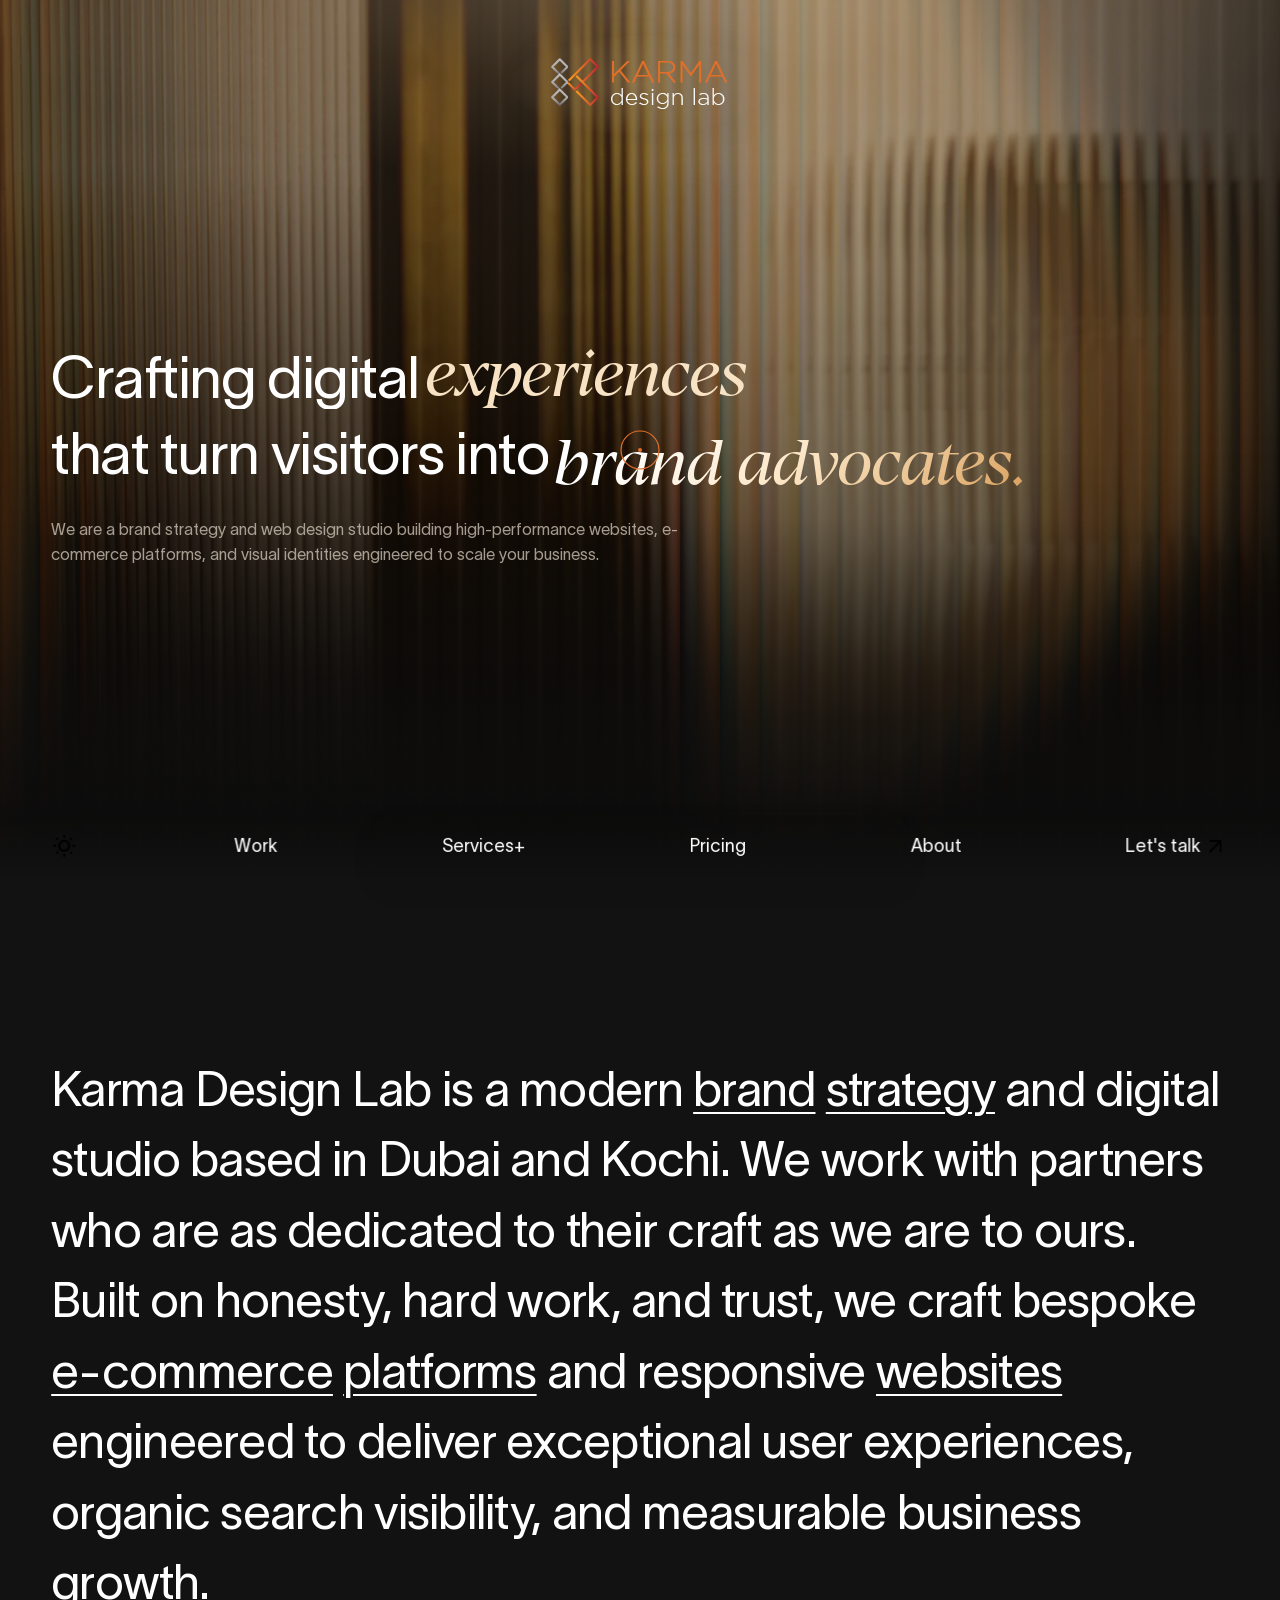
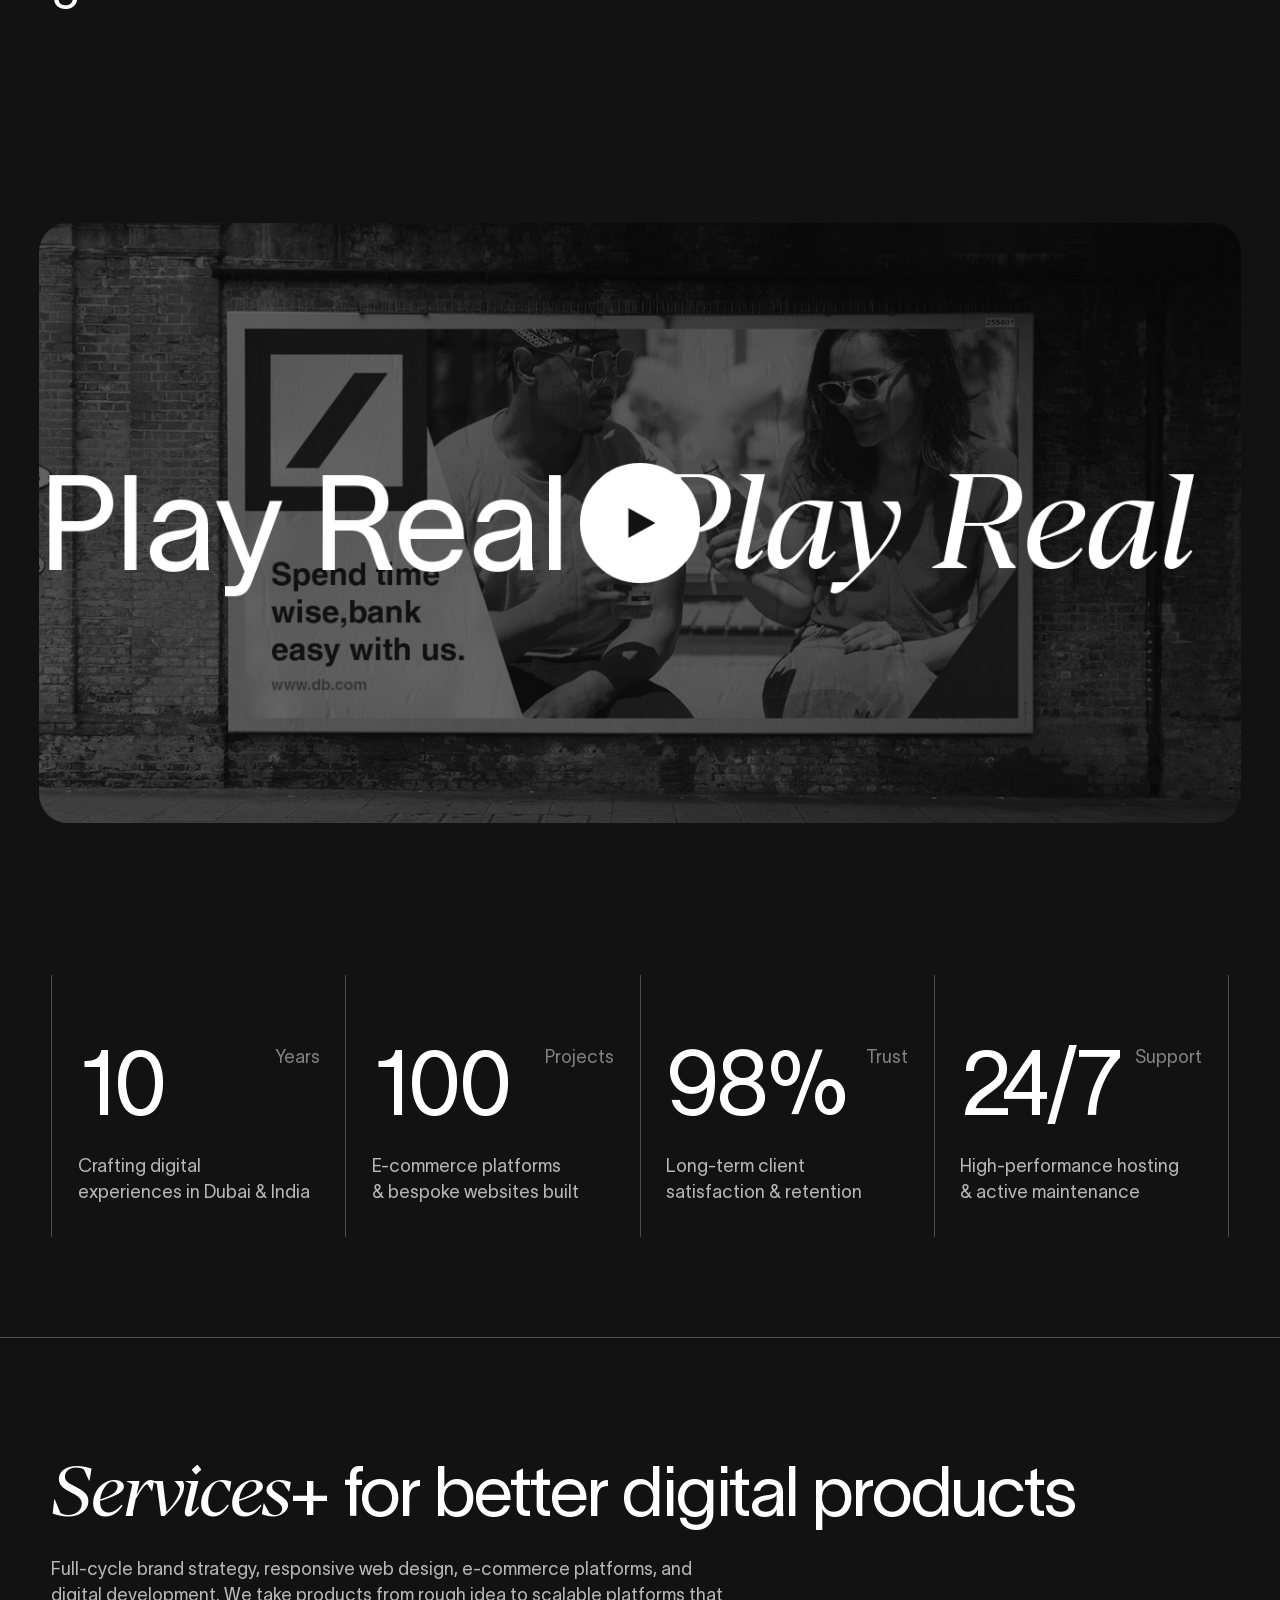
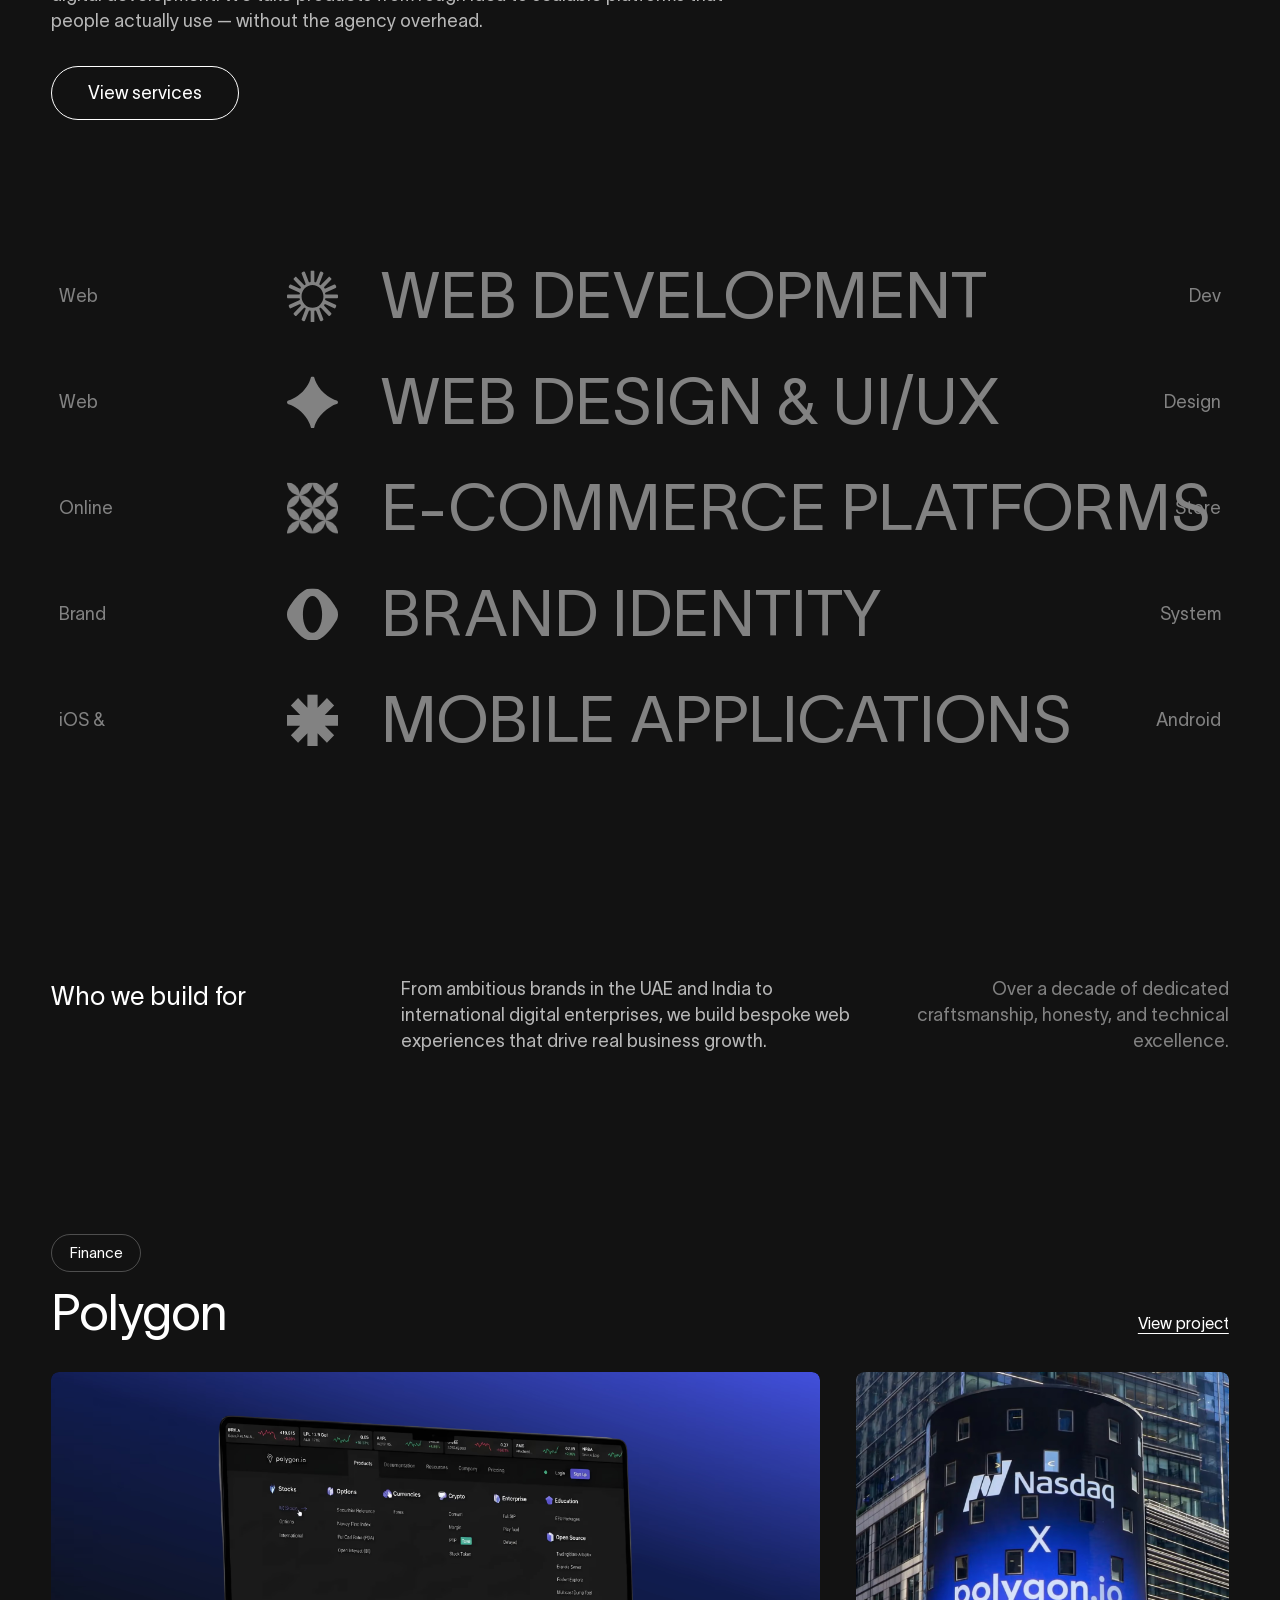
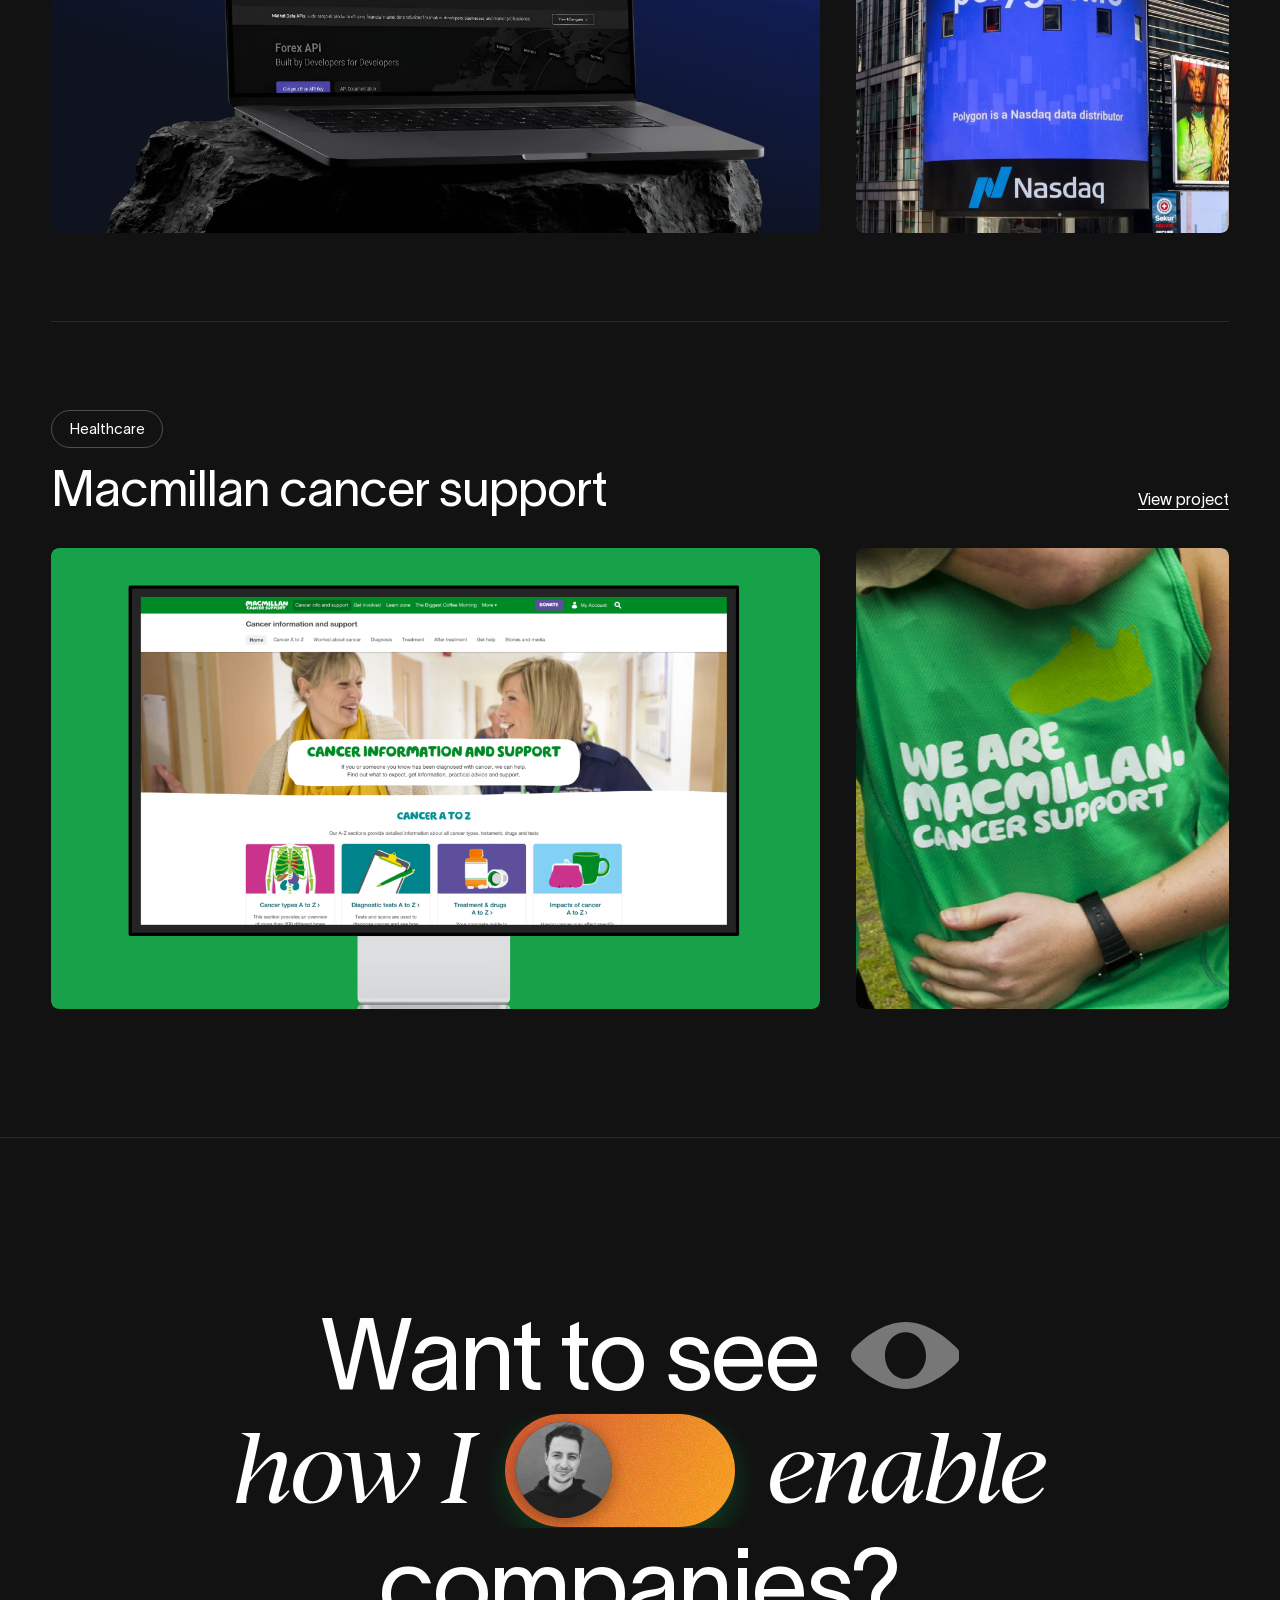
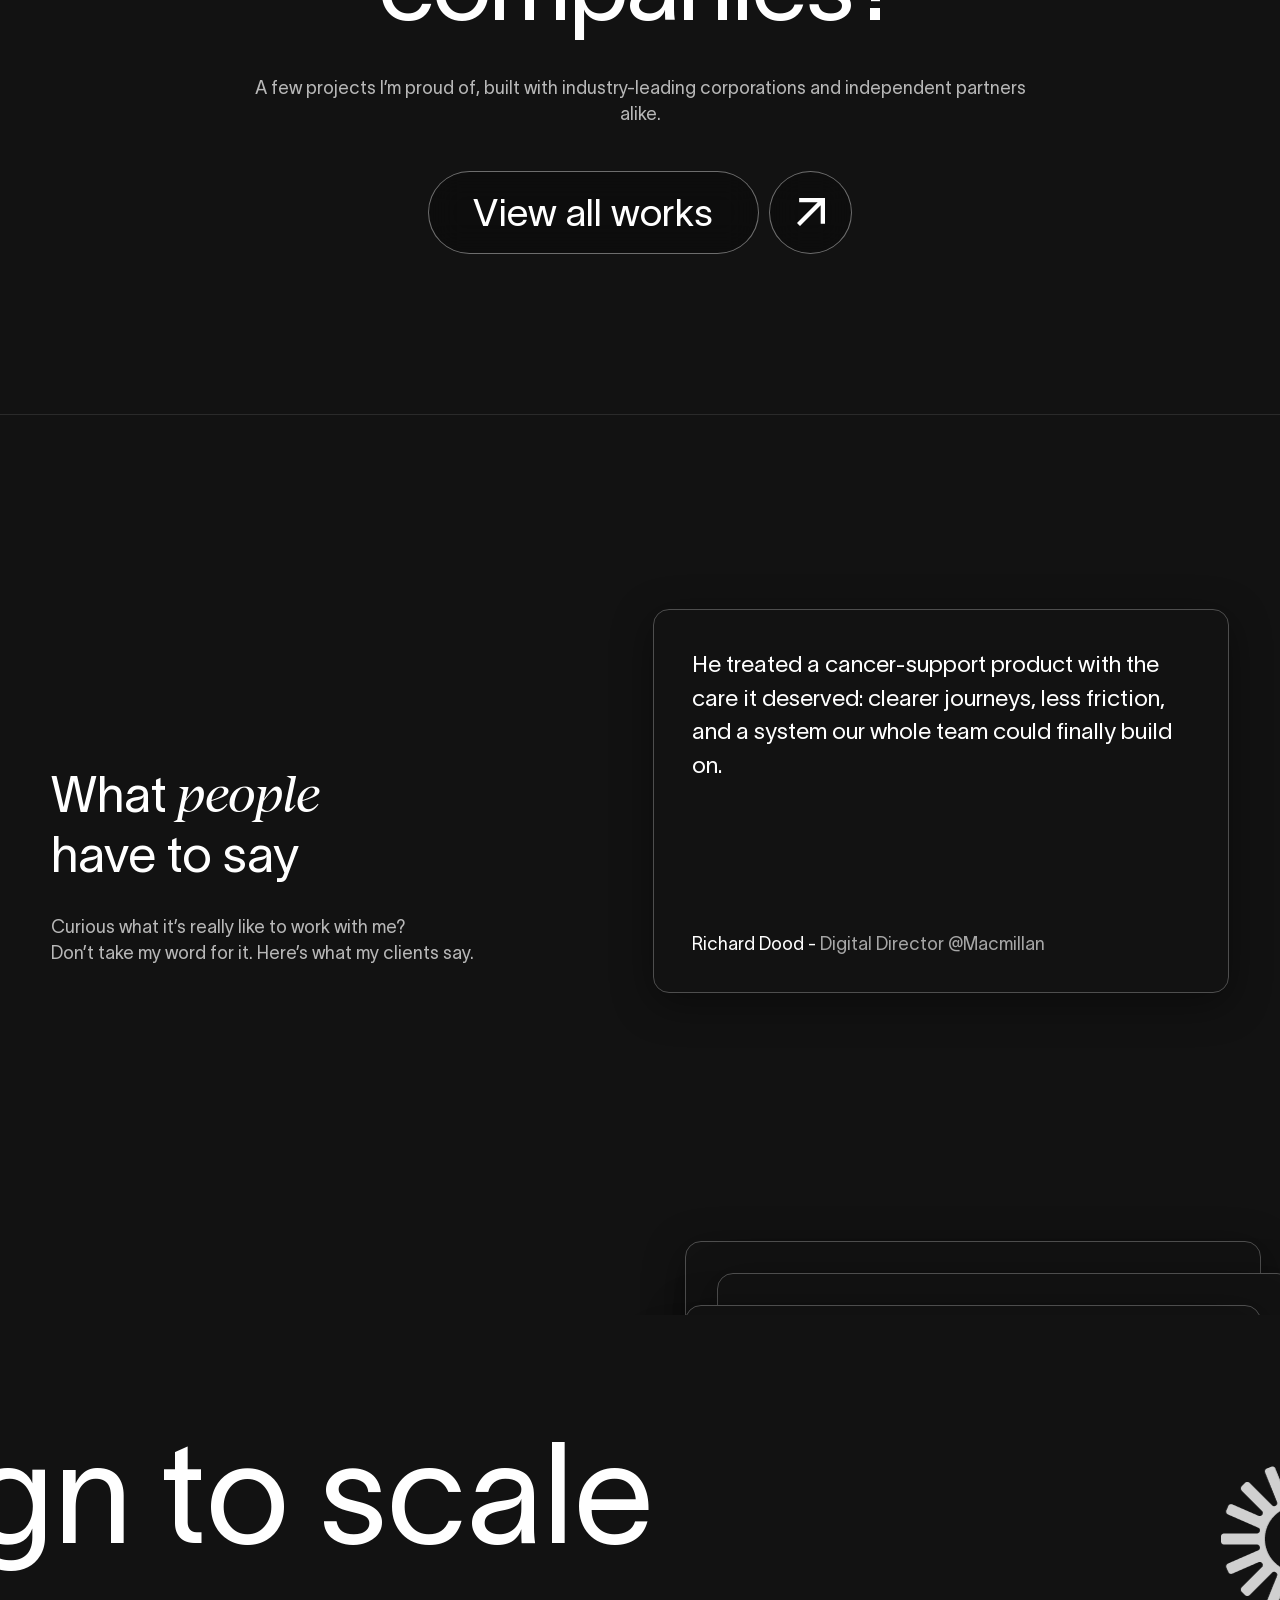
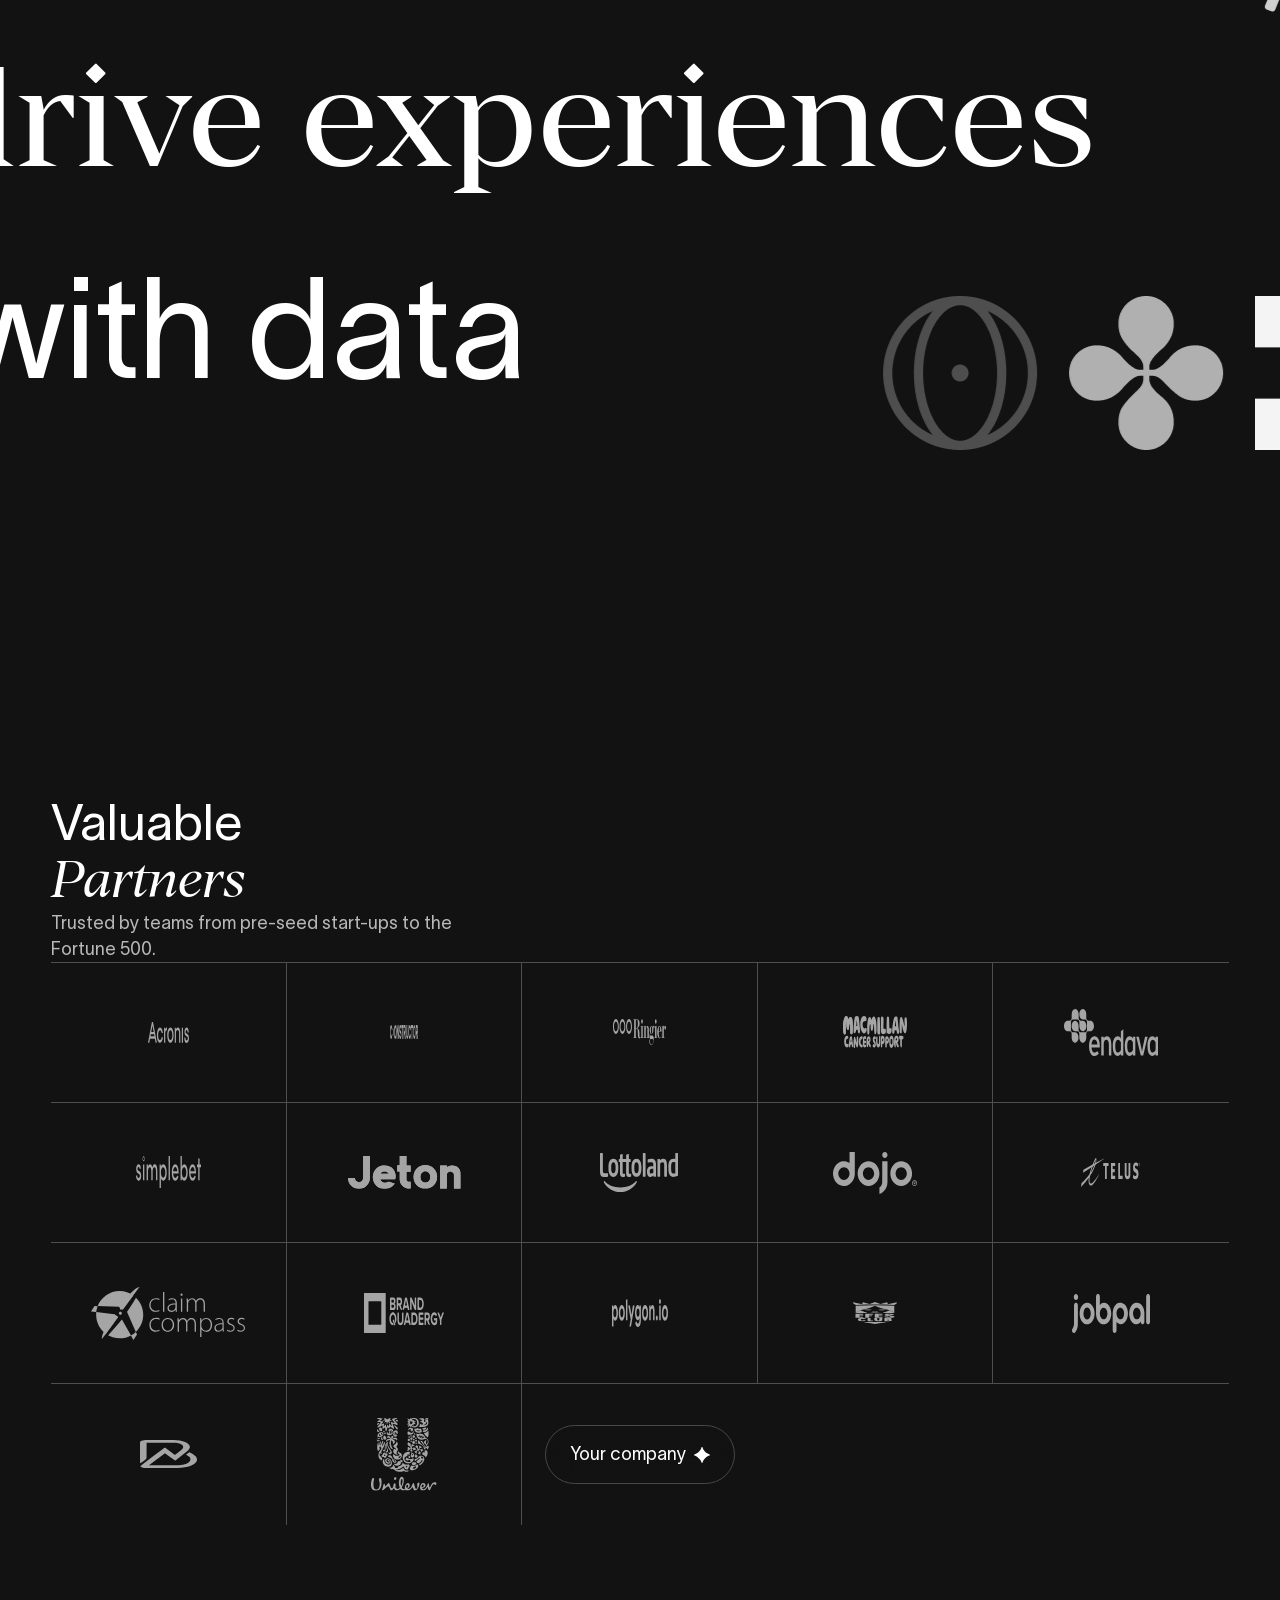
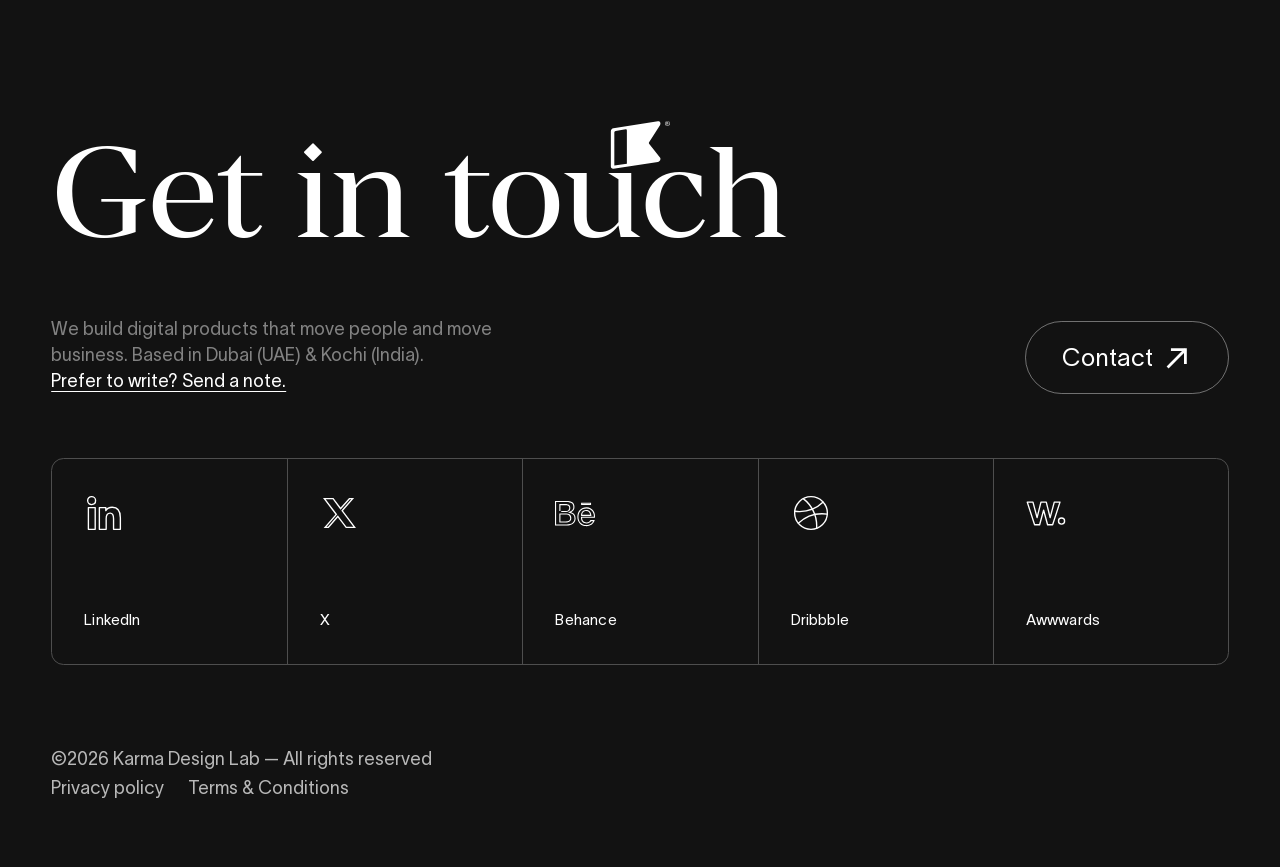
==== commit f3fae3fc: "design" ====
--- a/index.html
+++ b/index.html
@@ -122,13 +122,14 @@
      HERO
 ══════════════════════════════════════════════════════ -->
     <section class="hero" id="home">
-      <h1 class="sr-only">From Wireframes to Wow’s — elevating UX to the remarkable</h1>
+      <h1 class="sr-only">Crafting digital experiences that turn visitors into brand advocates</h1>
 
       <!-- Architectural fluted glass & bronze hero background banner (hreobg.avif) -->
       <div class="hero__bg-wrap" aria-hidden="true">
         <picture>
           <source srcset="assets/hreobg.avif" type="image/avif">
-          <img class="hero__bg-img" src="assets/hreobg.avif" alt="Architectural fluted glass & bronze interior" fetchpriority="high">
+          <img class="hero__bg-img" src="assets/hreobg.avif" alt="Architectural fluted glass & bronze interior"
+            fetchpriority="high">
         </picture>
         <div class="hero__bg-vignette"></div>
       </div>
@@ -147,22 +148,26 @@
         </span>
       </a>
 
-      <!-- Floating text lines — exact typography & layout -->
-      <div class="hero__banner" aria-hidden="true">
-        <p class="hero__line-sans" data-split style="--l:26.30%;--t:18.5625rem">From Wireframes</p>
-        <p class="hero__line-display" data-split style="--l:53.07%;--t:24.1875rem">to Wow’s</p>
-        <p class="hero__line-sans" data-split style="--l:25.83%;--t:29.8125rem">elevating UX to the</p>
-        <p class="hero__line-display" data-scramble style="--l:46.61%;--t:35.4375rem">remarkable</p>
-      </div>
-
-      <!-- CTA pill button -->
-      <a class="hero__cta" data-cta href="#contact">
-        <span class="hero__cta-inner">Book a call</span>
-      </a>
-
-      <!-- Taglines -->
-      <p class="hero__tagline hero__tagline--left" data-subsplit>Brand strategy &amp; digital studio based in Dubai &amp; India</p>
-      <p class="hero__tagline hero__tagline--right" data-subsplit>Crafting digital products that simply work — without agency overhead</p>
+      <!-- Hero Content Container (Left-aligned within site grid) -->
+      <div class="hero__container">
+        <div class="hero__content">
+          <div class="hero__banner" aria-hidden="true">
+            <div class="hero__title-line">
+              <span class="hero__line-sans" data-split>Crafting digital</span>
+              <span class="hero__line-display" data-split>experiences</span>
+            </div>
+            <div class="hero__title-line">
+              <span class="hero__line-sans" data-split>that turn visitors into</span>
+              <span class="hero__line-display" data-scramble>brand advocates.</span>
+            </div>
+          </div>
+
+          <!-- Hero Subtext -->
+          <p class="hero__subtext" data-subsplit>
+            We are a brand strategy and web design studio building high-performance websites, e-commerce platforms, and visual identities engineered to scale your business.
+          </p>
+        </div>
+      </div>
     </section>
 
     <!-- ══════════════════════════════════════════════════════
@@ -172,26 +177,46 @@
       <div class="about__inner">
         <div class="about__text-block">
           <p class="about__flow" id="aboutFlow">
-            <span class="about__w" data-w>Karma</span> <span class="about__w" data-w>Design</span> <span class="about__w" data-w>Lab</span>
-            <span class="about__w" data-w>is</span> <span class="about__w" data-w>a</span> <span class="about__w" data-w>modern</span>
-            <span class="about__w" data-w><u>brand</u></span> <span class="about__w" data-w><u>strategy</u></span> <span class="about__w" data-w>and</span>
-            <span class="about__w" data-w>digital</span> <span class="about__w" data-w>studio</span> <span class="about__w" data-w>based</span>
-            <span class="about__w" data-w>in</span> <span class="about__w" data-w>Dubai</span> <span class="about__w" data-w>and</span>
-            <span class="about__w" data-w>Kochi.</span> <span class="about__w" data-w>We</span> <span class="about__w" data-w>work</span>
-            <span class="about__w" data-w>with</span> <span class="about__w" data-w>partners</span> <span class="about__w" data-w>who</span>
-            <span class="about__w" data-w>are</span> <span class="about__w" data-w>as</span> <span class="about__w" data-w>dedicated</span>
-            <span class="about__w" data-w>to</span> <span class="about__w" data-w>their</span> <span class="about__w" data-w>craft</span>
-            <span class="about__w" data-w>as</span> <span class="about__w" data-w>we</span> <span class="about__w" data-w>are</span>
-            <span class="about__w" data-w>to</span> <span class="about__w" data-w>ours.</span> <span class="about__w" data-w>Built</span>
-            <span class="about__w" data-w>on</span> <span class="about__w" data-w>honesty,</span> <span class="about__w" data-w>hard</span>
-            <span class="about__w" data-w>work,</span> <span class="about__w" data-w>and</span> <span class="about__w" data-w>trust,</span>
-            <span class="about__w" data-w>we</span> <span class="about__w" data-w>craft</span> <span class="about__w" data-w>bespoke</span>
-            <span class="about__w" data-w><u>e-commerce</u></span> <span class="about__w" data-w><u>platforms</u></span> <span class="about__w" data-w>and</span>
-            <span class="about__w" data-w>responsive</span> <span class="about__w" data-w><u>websites</u></span> <span class="about__w" data-w>engineered</span>
-            <span class="about__w" data-w>to</span> <span class="about__w" data-w>deliver</span> <span class="about__w" data-w>exceptional</span>
-            <span class="about__w" data-w>user</span> <span class="about__w" data-w>experiences,</span> <span class="about__w" data-w>organic</span>
-            <span class="about__w" data-w>search</span> <span class="about__w" data-w>visibility,</span> <span class="about__w" data-w>and</span>
-            <span class="about__w" data-w>measurable</span> <span class="about__w" data-w>business</span> <span class="about__w" data-w>growth.</span>
+            <span class="about__w" data-w>Karma</span> <span class="about__w" data-w>Design</span> <span
+              class="about__w" data-w>Lab</span>
+            <span class="about__w" data-w>is</span> <span class="about__w" data-w>a</span> <span class="about__w"
+              data-w>modern</span>
+            <span class="about__w" data-w><u>brand</u></span> <span class="about__w" data-w><u>strategy</u></span> <span
+              class="about__w" data-w>and</span>
+            <span class="about__w" data-w>digital</span> <span class="about__w" data-w>studio</span> <span
+              class="about__w" data-w>based</span>
+            <span class="about__w" data-w>in</span> <span class="about__w" data-w>Dubai</span> <span class="about__w"
+              data-w>and</span>
+            <span class="about__w" data-w>Kochi.</span> <span class="about__w" data-w>We</span> <span class="about__w"
+              data-w>work</span>
+            <span class="about__w" data-w>with</span> <span class="about__w" data-w>partners</span> <span
+              class="about__w" data-w>who</span>
+            <span class="about__w" data-w>are</span> <span class="about__w" data-w>as</span> <span class="about__w"
+              data-w>dedicated</span>
+            <span class="about__w" data-w>to</span> <span class="about__w" data-w>their</span> <span class="about__w"
+              data-w>craft</span>
+            <span class="about__w" data-w>as</span> <span class="about__w" data-w>we</span> <span class="about__w"
+              data-w>are</span>
+            <span class="about__w" data-w>to</span> <span class="about__w" data-w>ours.</span> <span class="about__w"
+              data-w>Built</span>
+            <span class="about__w" data-w>on</span> <span class="about__w" data-w>honesty,</span> <span class="about__w"
+              data-w>hard</span>
+            <span class="about__w" data-w>work,</span> <span class="about__w" data-w>and</span> <span class="about__w"
+              data-w>trust,</span>
+            <span class="about__w" data-w>we</span> <span class="about__w" data-w>craft</span> <span class="about__w"
+              data-w>bespoke</span>
+            <span class="about__w" data-w><u>e-commerce</u></span> <span class="about__w" data-w><u>platforms</u></span>
+            <span class="about__w" data-w>and</span>
+            <span class="about__w" data-w>responsive</span> <span class="about__w" data-w><u>websites</u></span> <span
+              class="about__w" data-w>engineered</span>
+            <span class="about__w" data-w>to</span> <span class="about__w" data-w>deliver</span> <span class="about__w"
+              data-w>exceptional</span>
+            <span class="about__w" data-w>user</span> <span class="about__w" data-w>experiences,</span> <span
+              class="about__w" data-w>organic</span>
+            <span class="about__w" data-w>search</span> <span class="about__w" data-w>visibility,</span> <span
+              class="about__w" data-w>and</span>
+            <span class="about__w" data-w>measurable</span> <span class="about__w" data-w>business</span> <span
+              class="about__w" data-w>growth.</span>
           </p>
         </div>
       </div>
@@ -276,7 +301,9 @@
       <div class="services__grid">
         <div class="services__header">
           <h2 class="services__header-title"><em>Services</em>+ for better digital products</h2>
-          <p class="services__header-desc">Full-cycle brand strategy, responsive web design, e-commerce platforms, and digital development. We take products from rough idea to scalable platforms that people actually use — without the agency overhead.</p>
+          <p class="services__header-desc">Full-cycle brand strategy, responsive web design, e-commerce platforms, and
+            digital development. We take products from rough idea to scalable platforms that people actually use —
+            without the agency overhead.</p>
           <a class="services__header-btn" href="services.html">View services</a>
         </div>
         <div class="services__list">
@@ -286,8 +313,8 @@
               style="mask-image:url(assets/svc-product-design.svg);-webkit-mask-image:url(assets/svc-product-design.svg)"
               aria-hidden="true"></span>
             <p class="services__row-title">
-              <span class="services__roll-inner">Web development<span class="services__roll-dup"
-                  aria-hidden="true">Web development</span></span>
+              <span class="services__roll-inner">Web development<span class="services__roll-dup" aria-hidden="true">Web
+                  development</span></span>
             </p>
             <div class="services__indicator"><span>Web</span><span>Dev</span></div>
           </a>
@@ -297,7 +324,8 @@
               style="mask-image:url(assets/svc-web-design.svg);-webkit-mask-image:url(assets/svc-web-design.svg)"
               aria-hidden="true"></span>
             <p class="services__row-title">
-              <span class="services__roll-inner">Web design &amp; UI/UX<span class="services__roll-dup" aria-hidden="true">Web
+              <span class="services__roll-inner">Web design &amp; UI/UX<span class="services__roll-dup"
+                  aria-hidden="true">Web
                   design &amp; UI/UX</span></span>
             </p>
             <div class="services__indicator"><span>Web</span><span>Design</span></div>
@@ -341,8 +369,10 @@
         <!-- ── WHO WE BUILD FOR ── -->
         <div class="services__clients">
           <p class="services__clients-header">Who we build for</p>
-          <p class="services__clients-desc">From ambitious brands in the UAE and India to international digital enterprises, we build bespoke web experiences that drive real business growth.</p>
-          <p class="services__clients-sub">Over a decade of dedicated craftsmanship, honesty, and technical excellence.</p>
+          <p class="services__clients-desc">From ambitious brands in the UAE and India to international digital
+            enterprises, we build bespoke web experiences that drive real business growth.</p>
+          <p class="services__clients-sub">Over a decade of dedicated craftsmanship, honesty, and technical excellence.
+          </p>
         </div>
       </div>
     </section>
@@ -680,7 +710,8 @@
       <div class="contact-modal__form-wrap" id="contactModalFormWrap">
         <div class="contact-modal__header">
           <h2 id="contact-title" class="contact-modal__title">Let&apos;s build something <em>remarkable</em></h2>
-          <p class="contact-modal__subtitle">Tell us about your project, timeline, and goals. We read every note ourselves and reply within one business day.</p>
+          <p class="contact-modal__subtitle">Tell us about your project, timeline, and goals. We read every note
+            ourselves and reply within one business day.</p>
         </div>
 
         <form class="contact-modal__form" id="contactModalForm" novalidate>
--- a/style.css
+++ b/style.css
@@ -742,209 +742,161 @@
   filter: invert(1);
 }
 
-/* Floating Editorial Typography Banner */
+/* ── Left-Aligned Hero Content (Within Site Container) ── */
+.hero__container {
+  width: 100%;
+  max-width: 85.75rem;
+  margin: 0 auto;
+  padding: 0 clamp(1.5rem, 4vw, 4rem);
+  height: 100%;
+  min-height: inherit;
+  display: flex;
+  flex-direction: column;
+  justify-content: center;
+  align-items: flex-start;
+  position: relative;
+  z-index: 5;
+  pointer-events: none;
+}
+
+.hero__content {
+  width: 100%;
+  max-width: 72rem;
+  text-align: left;
+  display: flex;
+  flex-direction: column;
+  align-items: flex-start;
+  padding-top: 2rem;
+  padding-bottom: 1.5rem;
+}
+
 .hero__banner {
-  color: var(--text-headline);
-  white-space: nowrap;
-  font-size: 6.25rem;
-  line-height: normal;
-  position: absolute;
-  inset: 0;
+  display: flex;
+  flex-direction: column;
+  align-items: flex-start;
+  color: var(--text-headline);
+  line-height: 1.05;
+  gap: 0.15rem;
+  position: relative;
   pointer-events: none;
-  z-index: 5;
+  width: 100%;
+}
+
+.hero__title-line {
+  display: flex;
+  flex-wrap: wrap;
+  align-items: baseline;
+  column-gap: 0.38em;
+  row-gap: 0.05em;
+  margin: 0;
+  padding: 0;
+  line-height: 1.05;
 }
 
 .hero__line-sans {
-  left: var(--ml, var(--l));
-  top: var(--mt, var(--t));
   font-family: var(--font-sans);
-  font-weight: 300;
-  position: absolute;
-  letter-spacing: -0.02em;
+  font-size: clamp(2.35rem, 4.6vw, 4.75rem);
+  font-weight: 300;
+  letter-spacing: -0.025em;
   color: #ffffff;
   text-shadow: none;
+  margin: 0;
+  padding: 0;
+  display: inline-block;
+  line-height: 1.05;
 }
 
 .hero__line-display {
-  left: var(--ml, var(--l));
-  top: var(--mt, var(--t));
   font-family: var(--font-display);
   font-style: italic;
   font-weight: 400;
-  position: absolute;
-  letter-spacing: -0.01em;
+  font-size: clamp(2.55rem, 5vw, 5.15rem);
+  letter-spacing: -0.015em;
   color: #f7e2c4;
+  margin: 0;
+  padding: 0;
+  display: inline-block;
+  line-height: 1.05;
+}
+
+.hero__line-display span,
+.hero__line-display span span {
+  color: #f7e2c4 !important;
+  -webkit-text-fill-color: #f7e2c4 !important;
+  font-family: var(--font-display) !important;
+  font-style: italic !important;
+}
+
+.hero__line-display[data-scramble] {
   background: linear-gradient(135deg, #ffffff 15%, #fce7c8 50%, #d8a05c 100%);
   -webkit-background-clip: text;
   -webkit-text-fill-color: transparent;
-  filter: none;
-  text-shadow: none;
-}
-
-/* CTA Pill Button (Book a call) */
-.hero__cta {
-  display: inline-flex;
-  position: absolute;
-  top: 37.25rem;
-  left: 79.79%;
-  transform: translate(-50%);
-  z-index: 10;
+}
+
+.hero__subtext {
+  max-width: 42rem;
+  font-family: var(--font-sans);
+  font-size: clamp(1rem, 1.22vw, 1.1875rem);
+  font-weight: 300;
+  line-height: 1.55;
+  color: #d6ccbe;
+  margin-top: 1.25rem;
+  margin-bottom: 0;
+  opacity: 0.88;
+  text-align: left;
   pointer-events: auto;
-}
-
-.hero__cta-inner {
-  width: 12.75rem;
-  color: #ffffff;
-  white-space: nowrap;
-  background: rgba(26, 18, 12, 0.48);
-  backdrop-filter: blur(16px);
-  -webkit-backdrop-filter: blur(16px);
-  border: 0.09375rem solid rgba(226, 172, 108, 0.45);
-  box-shadow: 0 8px 32px rgba(0, 0, 0, 0.4), inset 0 1px 0 rgba(255, 235, 205, 0.25);
-  border-radius: 4.125rem;
-  justify-content: center;
-  align-items: center;
-  padding: 1.5rem 1.5rem 1.375rem;
-  font-family: var(--font-sans);
-  font-size: 1.5rem;
-  font-weight: 300;
-  transition: background 0.35s cubic-bezier(0.16, 1, 0.3, 1),
-              color 0.35s,
-              border-color 0.35s,
-              box-shadow 0.35s,
-              transform 0.16s cubic-bezier(0.22, 1, 0.36, 1);
-  display: flex;
-}
-
-.hero__cta:hover .hero__cta-inner {
-  color: #120d08;
-  background: linear-gradient(135deg, #fcead0 0%, #dfa561 100%);
-  border-color: #fcead0;
-  box-shadow: 0 12px 36px rgba(223, 165, 97, 0.5), inset 0 1px 0 #ffffff;
-}
-
-.hero__cta:active .hero__cta-inner {
-  transform: scale(0.97);
-}
-
-/* Taglines at bottom left & right */
-.hero__tagline {
-  color: #ede2d4;
-  opacity: 0.85;
-  text-shadow: none;
-  will-change: filter, opacity;
-  font-family: var(--font-sans);
-  font-size: 1.125rem;
-  font-weight: 300;
-  line-height: 1.625rem;
-  position: absolute;
-  top: 50.25rem;
-  z-index: 5;
-}
-
-.hero__tagline--left {
-  text-wrap: balance;
-  width: 22rem;
-  left: 23.5%;
-  text-align: left;
-}
-
-.hero__tagline--right {
-  width: 16.3125rem;
-  left: 60.57%;
-  text-align: left;
 }
 
 /* Responsive adjustments for Hero */
 @media (max-width: 1200px) {
-  .hero__banner {
-    font-size: 5rem;
+  .hero__line-sans {
+    font-size: clamp(2.15rem, 4.2vw, 4rem);
+  }
+  .hero__line-display {
+    font-size: clamp(2.35rem, 4.6vw, 4.35rem);
   }
 }
 
 @media (max-width: 1024px) {
-  .hero__banner {
-    font-size: 4rem;
-  }
-  .hero__tagline--left {
-    left: 12%;
-  }
-  .hero__tagline--right {
-    left: 60%;
-  }
-  .hero__cta {
-    left: 82%;
+  .hero__content {
+    padding-top: 1.5rem;
+  }
+  .hero__title-line {
+    column-gap: 0.32em;
   }
 }
 
 @media (max-width: 768px) {
   .hero {
-    height: 100svh;
-    min-height: 640px;
-  }
-  .hero__logo {
-    width: 48px;
-    height: 48px;
-    top: 56px;
-  }
-  .hero__banner {
-    font-size: 45px;
-  }
-  .hero__banner p:nth-child(1) {
-    --ml: calc(50% - 174px);
-    --mt: 192px;
-  }
-  .hero__banner p:nth-child(2) {
-    --ml: 198px;
-    --mt: 240px;
-  }
-  .hero__banner p:nth-child(3) {
-    --ml: 16px;
-    --mt: 293px;
-    white-space: normal;
-    width: 330px;
-  }
-  .hero__banner p:nth-child(4) {
-    --ml: 96px;
-    --mt: 345px;
-  }
-  .hero__cta {
-    top: 460px;
-    left: 16px;
-    right: 16px;
-    transform: none;
-    display: flex;
-    justify-content: center;
-  }
-  .hero__cta-inner {
-    color: #120d08;
-    background: linear-gradient(135deg, #fcead0 0%, #dfa561 100%);
-    border: 1px solid rgba(255, 255, 255, 0.6);
-    box-shadow: 0 8px 28px rgba(223, 165, 97, 0.4);
-    border-radius: 66px;
-    width: 100%;
-    max-width: 340px;
-    height: 60px;
-    padding: 0 24px;
-    font-size: 20px;
-  }
-  .hero__tagline {
-    font-size: 14px;
-    line-height: 1.4;
-  }
-  .hero__tagline--left {
-    width: 235px;
-    top: 550px;
-    left: 16px;
-  }
-  .hero__tagline--right {
-    width: 167px;
-    top: 550px;
-    right: 16px;
-    left: auto;
+    height: auto;
+    min-height: 100svh;
+    padding-bottom: 5rem;
+  }
+  .hero__container {
+    padding-top: 6.5rem;
+    justify-content: flex-start;
+  }
+  .hero__content {
+    padding-top: 0.5rem;
+  }
+  .hero__title-line {
+    column-gap: 0.28em;
+  }
+  .hero__line-sans {
+    font-size: clamp(1.85rem, 7vw, 2.75rem);
+    line-height: 1.12;
+  }
+  .hero__line-display {
+    font-size: clamp(2.05rem, 7.8vw, 3rem);
+    line-height: 1.12;
+  }
+  .hero__subtext {
+    font-size: 0.9375rem;
+    line-height: 1.5;
+    margin-top: 1rem;
   }
   .hero__bottom-fade {
-    height: 380px;
+    height: 280px;
   }
   .hero__bottom-highlight {
     display: none;
